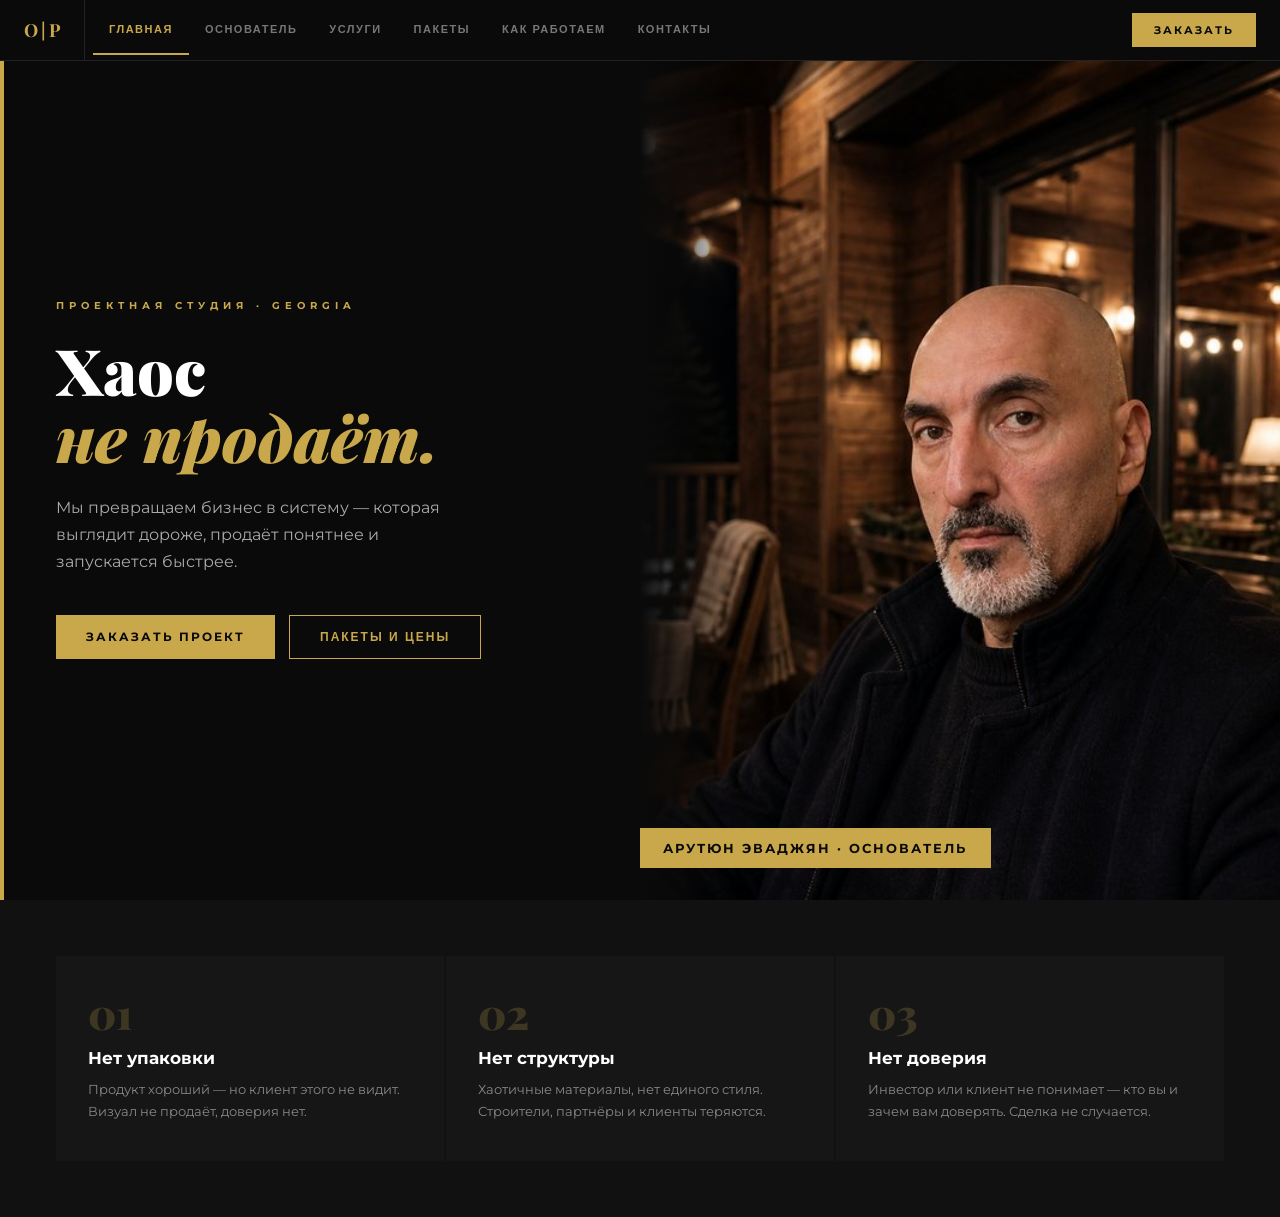
==== index.html @ 8cf68440 "Rename Index.html to index.html" ====
<!DOCTYPE html>
<html lang="ru">
<head>
<meta charset="UTF-8">
<meta name="viewport" content="width=device-width, initial-scale=1.0">
<title>Order & Profit — Упаковка бизнеса</title>
<link href="https://fonts.googleapis.com/css2?family=Playfair+Display:ital,wght@0,700;0,900;1,700&family=Montserrat:wght@400;500;600;700&display=swap" rel="stylesheet">
<style>
* { margin: 0; padding: 0; box-sizing: border-box; }
html { scroll-behavior: smooth; }
body { background: #0a0a0a; color: #fff; font-family: "Montserrat", sans-serif; }

/* ── TABS NAV ── */
.tabs-nav {
  position: fixed; top: 0; left: 0; right: 0; z-index: 200;
  background: #0a0a0a;
  border-bottom: 1px solid #222;
  display: flex; align-items: center;
  padding: 0 24px;
  overflow-x: auto;
  -webkit-overflow-scrolling: touch;
  scrollbar-width: none;
}
.tabs-nav::-webkit-scrollbar { display: none; }
.tab-logo {
  font-family: "Playfair Display", serif;
  font-size: 18px; font-weight: 700;
  color: #C9A84C; letter-spacing: 3px;
  padding: 18px 20px 18px 0;
  flex-shrink: 0;
  border-right: 1px solid #222;
  margin-right: 8px;
}
.tab-btn {
  flex-shrink: 0;
  padding: 18px 16px;
  font-size: 11px; font-weight: 600;
  letter-spacing: 1.5px; text-transform: uppercase;
  color: #777; background: none; border: none;
  cursor: pointer;
  border-bottom: 2px solid transparent;
  transition: all .25s;
  white-space: nowrap;
}
.tab-btn:hover { color: #C9A84C; }
.tab-btn.active { color: #C9A84C; border-bottom-color: #C9A84C; }
.tab-order {
  margin-left: auto; flex-shrink: 0;
  background: #C9A84C; color: #0a0a0a;
  padding: 10px 22px; font-size: 11px; font-weight: 700;
  letter-spacing: 2px; text-transform: uppercase;
  text-decoration: none; border: none; cursor: pointer;
  transition: background .25s;
}
.tab-order:hover { background: #E8C96B; }

/* ── PAGES ── */
.page { display: none; min-height: 100vh; padding-top: 58px; }
.page.active { display: block; }

/* ══════════════════════════════
   PAGE 1 — ГЛАВНАЯ
══════════════════════════════ */
#page-home {
  display: none;
  background: #0a0a0a;
}
#page-home.active { display: flex; flex-direction: column; }

.hero {
  display: grid; grid-template-columns: 1fr 1fr;
  min-height: calc(100vh - 58px);
  position: relative;
}
.hero-left-bar {
  position: absolute; left: 0; top: 0; bottom: 0; width: 4px;
  background: #C9A84C;
}
.hero-text {
  display: flex; flex-direction: column; justify-content: center;
  padding: 60px 48px 60px 56px;
}
.hero-pretag {
  font-size: 10px; font-weight: 700; letter-spacing: 5px;
  text-transform: uppercase; color: #C9A84C; margin-bottom: 24px;
}
.hero-title {
  font-family: "Playfair Display", serif;
  font-size: clamp(44px, 5vw, 72px);
  font-weight: 900; line-height: 1.05;
  color: #fff; margin-bottom: 24px;
}
.hero-title em { color: #C9A84C; font-style: italic; }
.hero-sub {
  font-size: 16px; font-weight: 400; line-height: 1.7;
  color: #aaa; margin-bottom: 40px; max-width: 400px;
}
.hero-btns { display: flex; gap: 14px; flex-wrap: wrap; }
.btn-gold {
  background: #C9A84C; color: #0a0a0a;
  padding: 14px 30px; font-size: 12px; font-weight: 700;
  letter-spacing: 2px; text-transform: uppercase;
  text-decoration: none; border: none; cursor: pointer;
  transition: all .25s; display: inline-block;
}
.btn-gold:hover { background: #E8C96B; transform: translateY(-2px); }
.btn-outline {
  border: 1px solid #C9A84C; color: #C9A84C;
  padding: 14px 30px; font-size: 12px; font-weight: 700;
  letter-spacing: 2px; text-transform: uppercase;
  text-decoration: none; background: none; cursor: pointer;
  transition: all .25s; display: inline-block;
}
.btn-outline:hover { background: rgba(201,168,76,.1); }

.hero-photo {
  position: relative; overflow: hidden;
}
.hero-photo img {
  width: 100%; height: 100%;
  object-fit: cover;
  object-position: center top;
  display: block;
}
.hero-photo::before {
  content: "";
  position: absolute; left: 0; top: 0; bottom: 0; width: 100px;
  background: linear-gradient(to right, #0a0a0a, transparent);
  z-index: 1;
}
.hero-name-badge {
  position: absolute; bottom: 32px; left: -1px; z-index: 2;
  background: #C9A84C; color: #0a0a0a;
  padding: 12px 24px; font-size: 13px; font-weight: 700;
  letter-spacing: 2px; text-transform: uppercase;
}

/* Why strip */
.why-strip {
  background: #111; padding: 56px;
  display: grid; grid-template-columns: repeat(3,1fr); gap: 2px;
}
.why-card {
  background: #161616; padding: 36px 32px;
  border-bottom: 3px solid transparent;
  transition: border-color .3s, transform .3s;
}
.why-card:hover { border-color: #C9A84C; transform: translateY(-4px); }
.why-n { font-family: "Playfair Display", serif; font-size: 42px; font-weight: 900; color: #C9A84C; opacity: .22; line-height: 1; margin-bottom: 14px; }
.why-t { font-size: 17px; font-weight: 700; margin-bottom: 10px; color: #fff; }
.why-d { font-size: 13px; color: #888; line-height: 1.7; }

/* ══════════════════════════════
   PAGE 2 — ОБ ОСНОВАТЕЛЕ
══════════════════════════════ */
#page-about { display: none; background: #0a0a0a; }
#page-about.active { display: block; }

.about-wrap {
  display: grid; grid-template-columns: 1fr 1fr;
  min-height: calc(100vh - 58px);
}
.about-photo {
  position: relative; overflow: hidden;
}
.about-photo img {
  width: 100%; height: 100%;
  object-fit: cover;
  object-position: center top;
  display: block;
}
.about-photo::after {
  content: "";
  position: absolute; right: 0; top: 0; bottom: 0; width: 120px;
  background: linear-gradient(to left, #0a0a0a, transparent);
}
.about-text {
  display: flex; flex-direction: column; justify-content: center;
  padding: 72px 64px 72px 48px;
}
.about-tag { font-size: 10px; font-weight: 700; letter-spacing: 5px; text-transform: uppercase; color: #C9A84C; margin-bottom: 20px; }
.about-name { font-family: "Playfair Display", serif; font-size: 38px; font-weight: 900; color: #fff; margin-bottom: 8px; }
.about-role { font-size: 12px; font-weight: 700; letter-spacing: 4px; text-transform: uppercase; color: #C9A84C; margin-bottom: 24px; }
.about-line { width: 56px; height: 3px; background: #C9A84C; margin-bottom: 28px; }
.about-body { font-size: 15px; color: #aaa; line-height: 1.85; }
.about-body p { margin-bottom: 16px; }

/* ══════════════════════════════
   PAGE 3 — УСЛУГИ
══════════════════════════════ */
#page-services { display: none; background: #0a0a0a; }
#page-services.active { display: block; }

.srv-header { padding: 56px 56px 32px; }
.srv-tag { font-size: 10px; font-weight: 700; letter-spacing: 5px; text-transform: uppercase; color: #C9A84C; margin-bottom: 16px; }
.srv-title { font-family: "Playfair Display", serif; font-size: clamp(28px, 3.5vw, 48px); font-weight: 900; color: #fff; }
.srv-grid { display: grid; grid-template-columns: 1fr 1fr; gap: 2px; padding: 0 56px 56px; }
.srv-row {
  background: #161616; padding: 22px 26px;
  display: flex; align-items: center; justify-content: space-between;
  gap: 16px; transition: background .2s;
}
.srv-row:hover { background: #1e1e1e; }
.srv-name { font-size: 15px; font-weight: 600; color: #fff; margin-bottom: 4px; }
.srv-detail { font-size: 12px; color: #777; }
.srv-price { font-family: "Playfair Display", serif; font-size: 20px; font-weight: 700; color: #C9A84C; white-space: nowrap; }

/* ══════════════════════════════
   PAGE 4 — ПАКЕТЫ
══════════════════════════════ */
#page-packages { display: none; background: #0a0a0a; }
#page-packages.active { display: block; }

.pkg-header { padding: 56px 56px 32px; }
.pkg-grid { display: grid; grid-template-columns: repeat(3,1fr); gap: 2px; padding: 0 56px 56px; }
.pkg-card {
  background: #161616; padding: 40px 32px;
  display: flex; flex-direction: column;
  position: relative; transition: transform .3s;
}
.pkg-card:hover { transform: translateY(-6px); }
.pkg-card.hot { background: #1a1a1a; outline: 2px solid #C9A84C; }
.pkg-badge {
  position: absolute; top: -1px; left: 50%; transform: translateX(-50%);
  background: #C9A84C; color: #0a0a0a;
  font-size: 9px; font-weight: 700; letter-spacing: 3px;
  padding: 5px 14px; text-transform: uppercase; white-space: nowrap;
}
.pkg-num { font-size: 10px; font-weight: 700; letter-spacing: 5px; text-transform: uppercase; color: #C9A84C; margin-bottom: 10px; }
.pkg-name { font-family: "Playfair Display", serif; font-size: 28px; font-weight: 700; color: #fff; margin-bottom: 8px; }
.pkg-desc { font-size: 12px; color: #777; line-height: 1.6; margin-bottom: 24px; padding-bottom: 24px; border-bottom: 1px solid #2a2a2a; }
.pkg-list { list-style: none; flex: 1; margin-bottom: 28px; }
.pkg-list li { font-size: 13px; color: #ccc; padding: 5px 0; display: flex; align-items: flex-start; gap: 8px; line-height: 1.5; }
.pkg-list li::before { content: "—"; color: #C9A84C; flex-shrink: 0; }
.pkg-price-label { font-size: 10px; letter-spacing: 3px; text-transform: uppercase; color: #777; margin-bottom: 6px; }
.pkg-price-val { font-family: "Playfair Display", serif; font-size: 28px; font-weight: 700; color: #C9A84C; margin-bottom: 6px; }
.pkg-period { font-size: 12px; color: #666; margin-bottom: 24px; }
.pkg-btn {
  display: block; text-align: center; padding: 13px;
  font-size: 11px; font-weight: 700; letter-spacing: 2px; text-transform: uppercase;
  text-decoration: none; transition: all .25s; cursor: pointer; border: none;
}
.pkg-btn-fill { background: #C9A84C; color: #0a0a0a; }
.pkg-btn-fill:hover { background: #E8C96B; }
.pkg-btn-border { border: 1px solid #C9A84C; color: #C9A84C; background: none; }
.pkg-btn-border:hover { background: rgba(201,168,76,.1); }

/* ══════════════════════════════
   PAGE 5 — КАК РАБОТАЕМ
══════════════════════════════ */
#page-process { display: none; background: #0a0a0a; }
#page-process.active { display: block; }

.proc-header { padding: 56px 56px 32px; }
.proc-grid { display: grid; grid-template-columns: repeat(4,1fr); gap: 2px; padding: 0 56px; }
.proc-step { background: #161616; padding: 36px 26px; transition: transform .3s; }
.proc-step:hover { transform: translateY(-4px); }
.proc-n { font-family: "Playfair Display", serif; font-size: 52px; font-weight: 900; color: #C9A84C; opacity: .2; line-height: 1; margin-bottom: 18px; }
.proc-t { font-size: 18px; font-weight: 700; color: #fff; margin-bottom: 10px; }
.proc-d { font-size: 13px; color: #888; line-height: 1.7; }

/* ══════════════════════════════
   PAGE 6 — КОНТАКТЫ
══════════════════════════════ */
#page-contacts { display: none; background: #0a0a0a; }
#page-contacts.active { display: block; }

.cta-block {
  background: #C9A84C; padding: 72px 56px; text-align: center;
}
.cta-title { font-family: "Playfair Display", serif; font-size: clamp(32px, 4vw, 52px); font-weight: 900; color: #0a0a0a; margin-bottom: 12px; }
.cta-sub { font-size: 15px; color: rgba(0,0,0,.55); margin-bottom: 36px; }
.btn-dark {
  background: #0a0a0a; color: #C9A84C;
  padding: 16px 40px; font-size: 13px; font-weight: 700;
  letter-spacing: 3px; text-transform: uppercase;
  text-decoration: none; display: inline-block;
  transition: all .25s;
}
.btn-dark:hover { background: #1a1a1a; transform: translateY(-2px); }

.contacts-grid {
  display: grid; grid-template-columns: repeat(4,1fr);
  gap: 2px; padding: 48px 56px 72px;
}
.contact-card { background: #161616; padding: 32px 28px; }
.c-label { font-size: 10px; font-weight: 700; letter-spacing: 3px; text-transform: uppercase; color: #C9A84C; margin-bottom: 10px; }
.c-val { font-size: 16px; font-weight: 600; color: #fff; line-height: 1.5; }

/* ══════════════════════════════
   RESPONSIVE MOBILE
══════════════════════════════ */
@media(max-width: 768px) {
  .tab-btn { padding: 18px 12px; font-size: 10px; }
  .hero { grid-template-columns: 1fr; }
  .hero-text { padding: 48px 24px; }
  .hero-photo { height: 420px; }
  .hero-photo img { object-position: center 15%; }
  .hero-photo::before { width: 100%; height: 100px; top: auto; bottom: 0; left: 0; background: linear-gradient(to top, #0a0a0a, transparent); }
  .why-strip { grid-template-columns: 1fr; padding: 32px 24px; }
  .about-wrap { grid-template-columns: 1fr; }
  .about-photo { height: 420px; }
  .about-photo img { object-position: center 15%; }
  .about-photo::after { width: 100%; height: 100px; top: auto; bottom: 0; left: 0; background: linear-gradient(to top, #0a0a0a, transparent); }
  .about-text { padding: 40px 24px; }
  .srv-header, .pkg-header, .proc-header { padding: 40px 24px 24px; }
  .srv-grid { grid-template-columns: 1fr; padding: 0 24px 40px; }
  .pkg-grid { grid-template-columns: 1fr; padding: 0 24px 40px; }
  .proc-grid { grid-template-columns: 1fr 1fr; padding: 0 24px; }
  .contacts-grid { grid-template-columns: 1fr 1fr; padding: 32px 24px 48px; }
  .cta-block { padding: 48px 24px; }
}

/* ══════════════════════════════
   MODAL SYSTEM
══════════════════════════════ */
.modal-overlay {
  display: none; position: fixed; inset: 0; z-index: 1000;
  background: rgba(0,0,0,.88); backdrop-filter: blur(4px);
  align-items: center; justify-content: center; padding: 20px;
}
.modal-overlay.open { display: flex; }
.modal {
  background: #111; border: 1px solid #2a2a2a; border-radius: 16px;
  width: 100%; max-width: 560px; max-height: 90vh;
  overflow-y: auto; position: relative;
}
.modal::-webkit-scrollbar { width: 4px; }
.modal::-webkit-scrollbar-track { background: #1a1a1a; }
.modal::-webkit-scrollbar-thumb { background: #C9A84C; border-radius: 2px; }
.modal-head {
  padding: 24px 24px 20px; border-bottom: 1px solid #1e1e1e;
  display: flex; align-items: flex-start; justify-content: space-between;
  position: sticky; top: 0; background: #111; z-index: 10;
}
.modal-title { font-family: "Playfair Display", serif; font-size: 20px; font-weight: 700; color: #fff; }
.modal-subtitle { font-size: 11px; color: #555; margin-top: 4px; letter-spacing: 1px; text-transform: uppercase; }
.modal-close {
  width: 36px; height: 36px; border-radius: 50%;
  border: 1px solid #2a2a2a; background: transparent;
  color: #666; font-size: 20px; cursor: pointer;
  display: flex; align-items: center; justify-content: center;
  flex-shrink: 0; transition: all .2s; line-height: 1;
}
.modal-close:hover { border-color: #C9A84C; color: #C9A84C; }
.modal-body { padding: 20px 24px 0; }
.form-section { margin-bottom: 22px; }
.form-section-title {
  font-size: 10px; font-weight: 700; letter-spacing: 3px;
  text-transform: uppercase; color: #C9A84C;
  margin-bottom: 14px; padding-bottom: 8px; border-bottom: 1px solid #1e1e1e;
}
.form-field { margin-bottom: 13px; }
.form-label { display: block; font-size: 12px; color: #aaa; margin-bottom: 6px; font-weight: 500; }
.form-label span { color: #C9A84C; margin-left: 2px; }
.form-input, .form-select, .form-textarea {
  width: 100%; background: #161616; border: 1.5px solid #2a2a2a;
  border-radius: 8px; color: #fff; padding: 10px 14px; font-size: 13px;
  font-family: "Montserrat", sans-serif; outline: none;
  transition: border-color .2s; box-sizing: border-box;
}
.form-input:focus, .form-select:focus, .form-textarea:focus { border-color: #C9A84C; }
.form-input.error, .form-select.error, .form-textarea.error { border-color: #e05a5a; }
.form-input::placeholder, .form-textarea::placeholder { color: #444; }
.form-select { appearance: none; cursor: pointer; }
.form-textarea { resize: vertical; min-height: 80px; }
.constructor-section {
  background: #161616; border-radius: 10px;
  border: 1px solid #2a2a2a; margin-bottom: 14px; overflow: hidden;
}
.constructor-title {
  padding: 11px 16px; border-bottom: 1px solid #222;
  font-size: 10px; font-weight: 700; letter-spacing: 2px;
  text-transform: uppercase; color: #C9A84C;
}
.constructor-items { padding: 6px; }
.constructor-item {
  display: flex; align-items: center; padding: 9px 10px;
  border-radius: 6px; cursor: pointer; transition: background .15s; gap: 10px;
}
.constructor-item:hover { background: #1e1e1e; }
.constructor-item.selected { background: rgba(201,168,76,.08); }
.ci-check {
  width: 18px; height: 18px; border-radius: 4px;
  border: 1.5px solid #333; background: transparent;
  display: flex; align-items: center; justify-content: center;
  flex-shrink: 0; transition: all .2s;
}
.constructor-item.selected .ci-check { background: #C9A84C; border-color: #C9A84C; }
.ci-check-mark { color: #fff; font-size: 10px; font-weight: 700; display: none; }
.constructor-item.selected .ci-check-mark { display: block; }
.ci-name { font-size: 13px; color: #ccc; flex: 1; }
.constructor-item.selected .ci-name { color: #fff; }
.ci-price { font-size: 13px; font-weight: 700; color: #C9A84C; white-space: nowrap; }
.multiplier-section { margin-bottom: 14px; }
.multiplier-title { font-size: 10px; color: #555; margin-bottom: 8px; letter-spacing: 2px; text-transform: uppercase; }
.multiplier-options { display: flex; gap: 6px; flex-wrap: wrap; }
.mult-btn {
  padding: 7px 13px; border-radius: 6px; border: 1.5px solid #2a2a2a;
  background: transparent; color: #666; font-size: 11px; cursor: pointer;
  font-family: "Montserrat", sans-serif; transition: all .2s;
}
.mult-btn.active { border-color: #C9A84C; color: #C9A84C; background: rgba(201,168,76,.08); }
.constructor-total {
  background: #0a0a0a; border-radius: 10px; border: 1px solid #2a2a2a;
  padding: 14px 18px; margin-bottom: 14px;
}
.total-row { display: flex; justify-content: space-between; align-items: center; }
.total-label { font-size: 11px; color: #555; text-transform: uppercase; letter-spacing: 2px; }
.total-amount { font-family: "Playfair Display", serif; font-size: 26px; font-weight: 700; color: #C9A84C; }
.total-note { font-size: 11px; color: #333; margin-top: 4px; }
.discount-row { display: flex; justify-content: space-between; margin-top: 6px; }
.discount-label, .discount-amount { font-size: 11px; color: #4CAF50; }
.discount-amount { font-weight: 700; }
.modal-footer { padding: 14px 24px 24px; }
.btn-whatsapp {
  width: 100%; padding: 15px; background: #25D366; border: none;
  border-radius: 10px; color: #fff; font-size: 14px; font-weight: 700;
  cursor: pointer; font-family: "Montserrat", sans-serif;
  display: flex; align-items: center; justify-content: center; gap: 8px;
  transition: background .2s;
}
.btn-whatsapp:hover { background: #20bb5a; }
.modal-success { padding: 48px 24px; text-align: center; }
.success-icon {
  width: 64px; height: 64px; border-radius: 50%; background: #25D366;
  margin: 0 auto 20px; display: flex; align-items: center;
  justify-content: center; font-size: 28px;
}
.success-title { font-size: 20px; font-weight: 700; color: #fff; margin-bottom: 8px; }
.success-sub { font-size: 14px; color: #666; margin-bottom: 28px; }
.btn-reset {
  padding: 11px 28px; background: transparent; border: 1px solid #2a2a2a;
  border-radius: 8px; color: #666; font-size: 13px; cursor: pointer;
  font-family: "Montserrat", sans-serif;
}
/* Srv-row hover + button */
.srv-row { cursor: pointer; transition: background .2s; }
.srv-row:hover { background: #1e1e1e !important; }
.srv-row:hover .srv-btn { border-color: #C9A84C; color: #C9A84C; }
.srv-btn {
  width: 32px; height: 32px; border-radius: 50%;
  border: 1.5px solid #333; background: transparent;
  color: #555; font-size: 20px; cursor: pointer;
  display: flex; align-items: center; justify-content: center;
  transition: all .2s; flex-shrink: 0; line-height: 1;
  margin-left: 10px;
}
@media(max-width:768px){
  .modal { max-width: 100%; border-radius: 16px 16px 0 0; max-height: 95vh; }
  .modal-overlay { align-items: flex-end; padding: 0; }
}
</style>
</head>
<body>

<!-- TABS NAV -->
<nav class="tabs-nav">
  <div class="tab-logo">O|P</div>
  <button class="tab-btn active" onclick="showPage('home',this)">Главная</button>
  <button class="tab-btn" onclick="showPage('about',this)">Основатель</button>
  <button class="tab-btn" onclick="showPage('services',this)">Услуги</button>
  <button class="tab-btn" onclick="showPage('packages',this)">Пакеты</button>
  <button class="tab-btn" onclick="showPage('process',this)">Как работаем</button>
  <button class="tab-btn" onclick="showPage('contacts',this)">Контакты</button>
  <a class="tab-order" href="https://instagram.com/orderprofit.he" target="_blank">Заказать</a>
</nav>

<!-- ════ PAGE: ГЛАВНАЯ ════ -->
<div id="page-home" class="page active">
  <div class="hero">
    <div class="hero-left-bar"></div>
    <div class="hero-text">
      <div class="hero-pretag">Проектная студия · Georgia</div>
      <h1 class="hero-title">Хаос<br><em>не продаёт.</em></h1>
      <p class="hero-sub">Мы превращаем бизнес в систему — которая выглядит дороже, продаёт понятнее и запускается быстрее.</p>
      <div class="hero-btns">
        <a class="btn-gold" href="https://instagram.com/orderprofit.he" target="_blank">Заказать проект</a>
        <button class="btn-outline" onclick="showPageByName('packages')">Пакеты и цены</button>
      </div>
    </div>
    <div class="hero-photo">
      <img src="[data-uri]" alt="Арутюн Эваджян">
      <div class="hero-name-badge">Арутюн Эваджян · Основатель</div>
    </div>
  </div>
  <div class="why-strip">
    <div class="why-card">
      <div class="why-n">01</div>
      <div class="why-t">Нет упаковки</div>
      <div class="why-d">Продукт хороший — но клиент этого не видит. Визуал не продаёт, доверия нет.</div>
    </div>
    <div class="why-card">
      <div class="why-n">02</div>
      <div class="why-t">Нет структуры</div>
      <div class="why-d">Хаотичные материалы, нет единого стиля. Строители, партнёры и клиенты теряются.</div>
    </div>
    <div class="why-card">
      <div class="why-n">03</div>
      <div class="why-t">Нет доверия</div>
      <div class="why-d">Инвестор или клиент не понимает — кто вы и зачем вам доверять. Сделка не случается.</div>
    </div>
  </div>
</div>

<!-- ════ PAGE: ОСНОВАТЕЛЬ ════ -->
<div id="page-about" class="page">
  <div class="about-wrap">
    <div class="about-photo">
      <img src="[data-uri]" alt="Арутюн Эваджян">
    </div>
    <div class="about-text">
      <div class="about-tag">Об основателе</div>
      <div class="about-name">Арутюн Эваджян</div>
      <div class="about-role">Основатель · Order &amp; Profit</div>
      <div class="about-line"></div>
      <div class="about-body">
        <p>Управлял бизнесами в разных индустриях: алкоголь, табак, сеть фастфуда, ресторанный бизнес, строительство, образование, гостиничный и туристический бизнес.</p>
        <p>Я знаю, как устроен бизнес изнутри — не по книгам, а на практике. Order & Profit создан для тех, кто хочет не просто красивую картинку, а систему, которая реально работает и приносит деньги.</p>
      </div>
      <a class="btn-gold" style="margin-top:32px;display:inline-block;" href="https://instagram.com/orderprofit.he" target="_blank">Написать в Instagram</a>
    </div>
  </div>
</div>

<!-- ════ PAGE: УСЛУГИ ════ -->
<div id="page-services" class="page">
  <div class="srv-header">
    <div class="srv-tag">Отдельные услуги</div>
    <h2 class="srv-title">Прайс на услуги</h2>
  </div>
  <div class="srv-grid">
    <div class="srv-row" onclick="openModal('viz_inter')"><div><div class="srv-name">AI-визуализация интерьера</div><div class="srv-detail">Фотореалистичный рендер помещения</div></div><div style="display:flex;align-items:center"><div class="srv-price">400–700 ₾</div><button class="srv-btn">+</button></div></div>
    <div class="srv-row" onclick="openModal('viz_fasad')"><div><div class="srv-name">AI-визуализация фасада</div><div class="srv-detail">Внешний вид здания / объекта</div></div><div style="display:flex;align-items:center"><div class="srv-price">500–900 ₾</div><button class="srv-btn">+</button></div></div>
    <div class="srv-row" onclick="openModal('viz_comm')"><div><div class="srv-name">Визуализация коммерческого объекта</div><div class="srv-detail">Магазин, офис, гостиница</div></div><div style="display:flex;align-items:center"><div class="srv-price">от 700 ₾</div><button class="srv-btn">+</button></div></div>
    <div class="srv-row" onclick="openModal('plan')"><div><div class="srv-name">Планировки помещения</div><div class="srv-detail">Мебель, зонирование, расстановка</div></div><div style="display:flex;align-items:center"><div class="srv-price">500–1 000 ₾</div><button class="srv-btn">+</button></div></div>
    <div class="srv-row" onclick="openModal('techpdf')"><div><div class="srv-name">Технические PDF</div><div class="srv-detail">Электрика, свет, сантехника, ТЗ строителям</div></div><div style="display:flex;align-items:center"><div class="srv-price">от 500 ₾</div><button class="srv-btn">+</button></div></div>
    <div class="srv-row" onclick="openModal('menu')"><div><div class="srv-name">Меню ресторана</div><div class="srv-detail">Структура + дизайн</div></div><div style="display:flex;align-items:center"><div class="srv-price">400–800 ₾</div><button class="srv-btn">+</button></div></div>
    <div class="srv-row" onclick="openModal('catalog')"><div><div class="srv-name">Каталог товаров</div><div class="srv-detail">Продуктовый или сервисный</div></div><div style="display:flex;align-items:center"><div class="srv-price">от 400 ₾</div><button class="srv-btn">+</button></div></div>
    <div class="srv-row" onclick="openModal('airbnb')"><div><div class="srv-name">Airbnb / Booking упаковка</div><div class="srv-detail">SEO-описание, тексты, оформление</div></div><div style="display:flex;align-items:center"><div class="srv-price">200 ₾</div><button class="srv-btn">+</button></div></div>
    <div class="srv-row" onclick="openModal('landing')"><div><div class="srv-name">Лендинг (одностраничник)</div><div class="srv-detail">Продающий сайт под бизнес</div></div><div style="display:flex;align-items:center"><div class="srv-price">от 800 ₾</div><button class="srv-btn">+</button></div></div>
    <div class="srv-row" onclick="openModal('invest')"><div><div class="srv-name">Презентация для инвесторов</div><div class="srv-detail">Питч-дек, структура, дизайн</div></div><div style="display:flex;align-items:center"><div class="srv-price">от 700 ₾</div><button class="srv-btn">+</button></div></div>
    <div class="srv-row" onclick="openModal('grant')"><div><div class="srv-name">Грантовый PDF</div><div class="srv-detail">Подготовка к грантовой подаче</div></div><div style="display:flex;align-items:center"><div class="srv-price">от 1 500 ₾</div><button class="srv-btn">+</button></div></div>
    <div class="srv-row" onclick="openModal('led')"><div><div class="srv-name">AI-реклама для LED / баннеров</div><div class="srv-detail">Визуал под наружную рекламу</div></div><div style="display:flex;align-items:center"><div class="srv-price">от 150 ₾</div><button class="srv-btn">+</button></div></div>
    <div class="srv-row" onclick="openModal('video')"><div><div class="srv-name">Видео до / после</div><div class="srv-detail">Монтаж, обработка</div></div><div style="display:flex;align-items:center"><div class="srv-price">от 250 ₾</div><button class="srv-btn">+</button></div></div>
    <div class="srv-row" onclick="openModal('wa')"><div><div class="srv-name">WhatsApp Business настройка</div><div class="srv-detail">Профиль, автоответы, каталог</div></div><div style="display:flex;align-items:center"><div class="srv-price">150–400 ₾</div><button class="srv-btn">+</button></div></div>
    <div class="srv-row" onclick="openModal('gmaps')"><div><div class="srv-name">Google Maps упаковка</div><div class="srv-detail">Описание, фото, SEO, категории</div></div><div style="display:flex;align-items:center"><div class="srv-price">200–500 ₾</div><button class="srv-btn">+</button></div></div>
    <div class="srv-row" onclick="openModal('qr')"><div><div class="srv-name">QR-система</div><div class="srv-detail">Меню, визитки, навигация</div></div><div style="display:flex;align-items:center"><div class="srv-price">от 100 ₾</div><button class="srv-btn">+</button></div></div>
    <div class="srv-row" onclick="openModal('kp')"><div><div class="srv-name">Коммерческое предложение</div><div class="srv-detail">Структура, текст, дизайн под клиента</div></div><div style="display:flex;align-items:center"><div class="srv-price">300–600 ₾</div><button class="srv-btn">+</button></div></div>
    <div class="srv-row" onclick="openModal('bizplan')"><div><div class="srv-name">Бизнес-план / финмодель</div><div class="srv-detail">Под банк, инвестора или грант</div></div><div style="display:flex;align-items:center"><div class="srv-price">от 1 000 ₾</div><button class="srv-btn">+</button></div></div>
    <div class="srv-row" onclick="openModal('insta')"><div><div class="srv-name">Оформление Instagram</div><div class="srv-detail">Шапка, хайлайты, единый стиль</div></div><div style="display:flex;align-items:center"><div class="srv-price">300–500 ₾</div><button class="srv-btn">+</button></div></div>
    <div class="srv-row" onclick="openModal('content')"><div><div class="srv-name">Контент-план для соцсетей</div><div class="srv-detail">30 тем / идей на месяц</div></div><div style="display:flex;align-items:center"><div class="srv-price">200–400 ₾</div><button class="srv-btn">+</button></div></div>
    <div class="srv-row" onclick="openModal('posts')"><div><div class="srv-name">Тексты постов (пакет)</div><div class="srv-detail">10 готовых постов под бизнес</div></div><div style="display:flex;align-items:center"><div class="srv-price">250–450 ₾</div><button class="srv-btn">+</button></div></div>
    <div class="srv-row" onclick="openModal('scripts')"><div><div class="srv-name">Скрипты продаж</div><div class="srv-detail">Для менеджеров, WhatsApp, звонков</div></div><div style="display:flex;align-items:center"><div class="srv-price">300–600 ₾</div><button class="srv-btn">+</button></div></div>
    <div class="srv-row" onclick="openModal('email')"><div><div class="srv-name">Email-рассылка</div><div class="srv-detail">Шаблон + текст + настройка</div></div><div style="display:flex;align-items:center"><div class="srv-price">200–400 ₾</div><button class="srv-btn">+</button></div></div>
    <div class="srv-row" onclick="openModal('chatgpt')"><div><div class="srv-name">Настройка ChatGPT под бизнес</div><div class="srv-detail">Промпты, инструкции, автоматизация</div></div><div style="display:flex;align-items:center"><div class="srv-price">300–700 ₾</div><button class="srv-btn">+</button></div></div>
    <div class="srv-row" onclick="openModal('automation')"><div><div class="srv-name">Автоматизация (Make / n8n)</div><div class="srv-detail">Связка сервисов, авто-ответы, CRM</div></div><div style="display:flex;align-items:center"><div class="srv-price">от 500 ₾</div><button class="srv-btn">+</button></div></div>
    <div class="srv-row" onclick="openModal('pricelist')"><div><div class="srv-name">Прайс-листы и флаеры</div><div class="srv-detail">Дизайн под печать или digital</div></div><div style="display:flex;align-items:center"><div class="srv-price">150–350 ₾</div><button class="srv-btn">+</button></div></div>
    <div class="srv-row" onclick="openModal('sign')"><div><div class="srv-name">Дизайн вывески / витрины</div><div class="srv-detail">Макет под печать или монтаж</div></div><div style="display:flex;align-items:center"><div class="srv-price">200–500 ₾</div><button class="srv-btn">+</button></div></div>
    <div class="srv-row" onclick="openModal('crm')"><div><div class="srv-name">Простая CRM-система</div><div class="srv-detail">Таблица / Notion / Airtable под бизнес</div></div><div style="display:flex;align-items:center"><div class="srv-price">300–600 ₾</div><button class="srv-btn">+</button></div></div>
    <div class="srv-row" onclick="openModal('guide')"><div><div class="srv-name">Упаковка гида / водителя</div><div class="srv-detail">Профиль, описание, прайс, соцсети</div></div><div style="display:flex;align-items:center"><div class="srv-price">250–500 ₾</div><button class="srv-btn">+</button></div></div>
    <div class="srv-row" onclick="openModal('route')"><div><div class="srv-name">Туристический маршрут</div><div class="srv-detail">Оформление, описание, PDF / карта</div></div><div style="display:flex;align-items:center"><div class="srv-price">300–600 ₾</div><button class="srv-btn">+</button></div></div>
    <div class="srv-row" onclick="openModal('multilang')"><div><div class="srv-name">Мультиязычные описания</div><div class="srv-detail">RU / EN / GE для объектов и услуг</div></div><div style="display:flex;align-items:center"><div class="srv-price">от 150 ₾</div><button class="srv-btn">+</button></div></div>
    <div class="srv-row" onclick="openModal('enterprise')"><div><div class="srv-name">Грант Enterprise Georgia</div><div class="srv-detail">Подготовка заявки и документов</div></div><div style="display:flex;align-items:center"><div class="srv-price">от 800 ₾</div><button class="srv-btn">+</button></div></div>
    <div class="srv-row" onclick="openModal('bizplan')"><div><div class="srv-name">Бизнес-план под кредит</div><div class="srv-detail">TBC / Bank of Georgia / другие банки</div></div><div style="display:flex;align-items:center"><div class="srv-price">от 700 ₾</div><button class="srv-btn">+</button></div></div>
    <div class="srv-row" onclick="openModal('audit')"><div><div class="srv-name">Аудит бизнеса</div><div class="srv-detail">Разбор слабых мест, рекомендации</div></div><div style="display:flex;align-items:center"><div class="srv-price">от 500 ₾</div><button class="srv-btn">+</button></div></div>
  </div>
</div>

<!-- ════ PAGE: ПАКЕТЫ ════ -->
<div id="page-packages" class="page">
  <div class="pkg-header">
    <div class="srv-tag">Пакеты услуг</div>
    <h2 class="srv-title">Выберите свой уровень</h2>
  </div>
  <div class="pkg-grid">
    <div class="pkg-card">
      <div class="pkg-num">Пакет 01</div>
      <div class="pkg-name">START</div>
      <div class="pkg-desc">Для малого бизнеса, который работает хаотично и хочет привести всё в порядок.</div>
      <ul class="pkg-list">
        <li>Аудит бизнеса</li>
        <li>Анализ конкурентов</li>
        <li>Базовое маркетинговое исследование</li>
        <li>Позиционирование</li>
        <li>Упаковка услуг и структура продаж</li>
        <li>Базовая визуальная упаковка</li>
        <li>Рекомендации: Instagram / Google Maps / WhatsApp</li>
        <li>Помесячный план действий</li>
      </ul>
      <div class="pkg-price-label">Стоимость</div>
      <div class="pkg-price-val">1 500 ₾</div>
      <div class="pkg-period">Срок: 5–7 дней</div>
      <a class="pkg-btn pkg-btn-border" href="https://instagram.com/orderprofit.he" target="_blank">Заказать START</a>
    </div>
    <div class="pkg-card hot">
      <div class="pkg-badge">Популярный</div>
      <div class="pkg-num">Пакет 02</div>
      <div class="pkg-name">BUSINESS</div>
      <div class="pkg-desc">Полная упаковка бизнеса под продажи, клиентов и рекламу. Всё под ключ.</div>
      <ul class="pkg-list">
        <li>Всё из пакета START</li>
        <li>AI-визуализация бизнеса</li>
        <li>Оформление Instagram + контент</li>
        <li>Продающие офферы</li>
        <li>WhatsApp Business настройка</li>
        <li>Google Maps упаковка + QR-система</li>
        <li>Меню / прайсы / PDF</li>
        <li>Мини-лендинг + SEO</li>
        <li>Airbnb / Booking упаковка</li>
        <li>Стратегия продвижения 2–3 месяца</li>
      </ul>
      <div class="pkg-price-label">Стоимость</div>
      <div class="pkg-price-val">3 500 – 5 000 ₾</div>
      <div class="pkg-period">Срок: 10–20 дней</div>
      <a class="pkg-btn pkg-btn-fill" href="https://instagram.com/orderprofit.he" target="_blank">Заказать BUSINESS</a>
    </div>
    <div class="pkg-card">
      <div class="pkg-num">Пакет 03</div>
      <div class="pkg-name">PREMIUM</div>
      <div class="pkg-desc">Для гостиниц, SPA, инвесторов и грантов. Сопровождение от концепции до запуска.</div>
      <ul class="pkg-list">
        <li>Всё из пакета BUSINESS</li>
        <li>Инвесторская презентация</li>
        <li>Финансовая модель</li>
        <li>Грантовый PDF</li>
        <li>AI-рендеры + планировки</li>
        <li>Технические PDF для строителей</li>
        <li>Маркетинговая стратегия</li>
        <li>Запуск рекламы</li>
        <li>Система продаж</li>
        <li>Подготовка к Produce in Georgia</li>
        <li>Подготовка к банковским переговорам</li>
      </ul>
      <div class="pkg-price-label">Стоимость</div>
      <div class="pkg-price-val">от 8 000 ₾</div>
      <div class="pkg-period">Срок: 2–6 недель · Возможен % от проекта</div>
      <a class="pkg-btn pkg-btn-border" href="https://instagram.com/orderprofit.he" target="_blank">Обсудить PREMIUM</a>
    </div>
  </div>
</div>

<!-- ════ PAGE: КАК РАБОТАЕМ ════ -->
<div id="page-process" class="page">
  <div class="proc-header">
    <div class="srv-tag">Как мы работаем</div>
    <h2 class="srv-title">Система без хаоса.</h2>
  </div>
  <div class="proc-grid">
    <div class="proc-step">
      <div class="proc-n">1</div>
      <div class="proc-t">Бриф</div>
      <div class="proc-d">Вы заполняете бриф и загружаете материалы. Никаких лишних звонков.</div>
    </div>
    <div class="proc-step">
      <div class="proc-n">2</div>
      <div class="proc-t">Оценка</div>
      <div class="proc-d">Анализируем задачу и в течение 24 часов отправляем коммерческое предложение.</div>
    </div>
    <div class="proc-step">
      <div class="proc-n">3</div>
      <div class="proc-t">Работа</div>
      <div class="proc-d">Производим результат по чёткому техзаданию и согласованным срокам.</div>
    </div>
    <div class="proc-step">
      <div class="proc-n">4</div>
      <div class="proc-t">Результат</div>
      <div class="proc-d">Вы получаете готовый продукт — PDF, PNG, видео или исходники.</div>
    </div>
  </div>
</div>

<!-- ════ PAGE: КОНТАКТЫ ════ -->
<div id="page-contacts" class="page">
  <div class="cta-block">
    <div class="cta-title">Готовы навести порядок?</div>
    <div class="cta-sub">Напишите нам — обсудим проект и подберём нужный формат</div>
    <a class="btn-dark" href="https://instagram.com/orderprofit.he" target="_blank">Написать в Instagram</a>
  </div>
  <div class="contacts-grid">
    <div class="contact-card"><div class="c-label">Телефон / WhatsApp</div><div class="c-val">+995 579 145 634</div></div>
    <div class="contact-card"><div class="c-label">Email</div><div class="c-val">orderprofit.he@gmail.com</div></div>
    <div class="contact-card"><div class="c-label">Instagram</div><div class="c-val">@orderprofit.he</div></div>
    <div class="contact-card"><div class="c-label">Локация</div><div class="c-val">Akhalkalaki, Georgia</div></div>
  </div>
</div>

<!-- ════ MODAL ════ -->
<div class="modal-overlay" id="modalOverlay" onclick="closeModalOutside(event)">
  <div class="modal" id="modal">
    <div class="modal-head">
      <div>
        <div class="modal-title" id="modalTitle"></div>
        <div class="modal-subtitle">Заполните анкету — отправим в WhatsApp</div>
      </div>
      <button class="modal-close" onclick="closeModal()">×</button>
    </div>
    <div id="modalContent"></div>
  </div>
</div>

<script>
// ── MODAL OPEN/CLOSE ──
function openModal(id) {
  document.getElementById('modalTitle').textContent = getServiceName(id);
  document.getElementById('modalContent').innerHTML = buildForm(id);
  document.getElementById('modalOverlay').classList.add('open');
  document.body.style.overflow = 'hidden';
}
function closeModal() {
  document.getElementById('modalOverlay').classList.remove('open');
  document.body.style.overflow = '';
}
function closeModalOutside(e) {
  if (e.target === document.getElementById('modalOverlay')) closeModal();
}
document.addEventListener('keydown', e => { if (e.key === 'Escape') closeModal(); });

function getServiceName(id) {
  const names = {
    audit:'Аудит бизнеса', kp:'Коммерческое предложение',
    viz_inter:'AI-визуализация интерьера', viz_fasad:'AI-визуализация фасада',
    viz_comm:'Визуализация коммерческого объекта', plan:'Планировки помещения',
    techpdf:'Технические PDF', menu:'Меню ресторана', catalog:'Каталог товаров',
    airbnb:'Airbnb / Booking упаковка', landing:'Лендинг', invest:'Презентация для инвесторов',
    grant:'Грантовый PDF / Бизнес-план', led:'AI-реклама для LED / баннеров',
    video:'Видео до / после', wa:'WhatsApp Business настройка',
    gmaps:'Google Maps упаковка', qr:'QR-система', bizplan:'Бизнес-план / финмодель',
    insta:'Оформление Instagram', content:'Контент-план для соцсетей',
    posts:'Тексты постов', scripts:'Скрипты продаж', email:'Email-рассылка',
    chatgpt:'Настройка ChatGPT под бизнес', automation:'Автоматизация Make / n8n',
    pricelist:'Прайс-листы и флаеры', sign:'Дизайн вывески / витрины',
    crm:'Простая CRM-система', guide:'Упаковка гида / водителя',
    route:'Туристический маршрут', multilang:'Мультиязычные описания',
    enterprise:'Грант Enterprise Georgia'
  };
  return names[id] || id;
}

// ── FORM ROUTER ──
function buildForm(id) {
  const map = {
    audit: buildAuditForm, kp: buildKPForm,
    viz_inter: buildVizForm, viz_fasad: buildVizForm, viz_comm: buildVizForm,
    plan: buildPlanConstructor, menu: buildMenuConstructor,
    insta: buildInstaConstructor, content: buildContentConstructor,
    scripts: buildScriptsConstructor, guide: buildGuideConstructor,
    route: buildRouteConstructor, multilang: buildMultilangConstructor,
    techpdf: buildTechPDFConstructor, led: buildLEDConstructor,
    video: buildVideoConstructor, email: buildEmailConstructor,
    chatgpt: buildChatGPTConstructor, automation: buildAutomationConstructor,
    crm: buildCRMConstructor,
  };
  return (map[id] || buildSimpleFormFull)(id);
}

// ── FIELD HELPERS ──
function fld(label, id, type, placeholder, required, options) {
  if(required===undefined) required=true;
  const req = required ? '<span>*</span>' : '';
  if(type==='select') return `<div class="form-field"><label class="form-label">${label}${req}</label>
    <select class="form-select" id="${id}"${required?' required':''}><option value="">— выберите —</option>
    ${(options||[]).map(o=>`<option value="${o}">${o}</option>`).join('')}</select></div>`;
  if(type==='textarea') return `<div class="form-field"><label class="form-label">${label}${req}</label>
    <textarea class="form-textarea" id="${id}" placeholder="${placeholder||''}"${required?' required':''}></textarea></div>`;
  return `<div class="form-field"><label class="form-label">${label}${req}</label>
    <input class="form-input" id="${id}" type="text" placeholder="${placeholder||''}"${required?' required':''}></div>`;
}
function sec(title, html) {
  return `<div class="form-section"><div class="form-section-title">${title}</div>${html}</div>`;
}
function ci(name, price, id) {
  return `<div class="constructor-item" id="ci_${id}" onclick="toggleCI('ci_${id}')">
    <div class="ci-check"><div class="ci-check-mark">✓</div></div>
    <div class="ci-name">${name}</div><div class="ci-price">${price} ₾</div></div>`;
}
function toggleCI(id) {
  document.getElementById(id).classList.toggle('selected');
  const body = document.getElementById(id).closest('[data-cid]');
  if(body) updateTotal(body.dataset.cid);
}
function updateTotal(cid) {
  const body = document.querySelector(`[data-cid="${cid}"]`);
  if(!body) return;
  let base = 0;
  body.querySelectorAll('.constructor-item.selected .ci-price').forEach(p => {
    base += parseInt(p.textContent);
  });
  const lm = parseFloat(body.querySelector('.mult-lang.active')?.dataset.mult||1);
  const sm = parseFloat(body.querySelector('.mult-soc.active')?.dataset.mult||1);
  let total = Math.round(base * lm * sm);
  let disc = base >= 1000 ? 15 : base >= 500 ? 10 : 0;
  const drow = body.querySelector('.discount-row');
  if(disc > 0 && drow) {
    const da = Math.round(total * disc/100);
    total -= da;
    drow.style.display = 'flex';
    drow.querySelector('.discount-label').textContent = `Скидка ${disc}%`;
    drow.querySelector('.discount-amount').textContent = `-${da} ₾`;
  } else if(drow) drow.style.display='none';
  const ta = body.querySelector('.total-amount');
  if(ta) ta.textContent = total > 0 ? `${total} ₾` : '0 ₾';
}
function setMult(el, cid) {
  const cls = el.classList.contains('mult-lang') ? 'mult-lang' : 'mult-soc';
  document.querySelectorAll(`.${cls}`).forEach(b=>b.classList.remove('active'));
  el.classList.add('active');
  updateTotal(cid);
}
function langSel(cid) {
  return `<div class="multiplier-section"><div class="multiplier-title">Язык</div>
    <div class="multiplier-options">
      <button class="mult-btn mult-lang active" data-mult="1" onclick="setMult(this,'${cid}')">1 язык</button>
      <button class="mult-btn mult-lang" data-mult="1.1" onclick="setMult(this,'${cid}')">2 языка ×1.1</button>
      <button class="mult-btn mult-lang" data-mult="1.2" onclick="setMult(this,'${cid}')">3 языка ×1.2</button>
    </div></div>`;
}
function socSel(cid) {
  return `<div class="multiplier-section"><div class="multiplier-title">Соцсети</div>
    <div class="multiplier-options">
      <button class="mult-btn mult-soc active" data-mult="1" onclick="setMult(this,'${cid}')">1 соцсеть</button>
      <button class="mult-btn mult-soc" data-mult="1.5" onclick="setMult(this,'${cid}')">2 соцсети ×1.5</button>
      <button class="mult-btn mult-soc" data-mult="2" onclick="setMult(this,'${cid}')">3 соцсети ×2.0</button>
    </div></div>`;
}
function totalBlock(cid, disc) {
  return `<div class="constructor-total"><div class="total-row">
    <div class="total-label">Итого</div><div class="total-amount">0 ₾</div></div>
    ${disc?`<div class="discount-row" style="display:none"><div class="discount-label"></div><div class="discount-amount"></div></div>`:''}
    <div class="total-note">Окончательная цена уточняется после анализа задачи</div></div>`;
}
function submitBtn(id) {
  return `<div class="modal-footer"><button class="btn-whatsapp" onclick="submitForm('${id}')">
    <span>💬</span> Отправить в WhatsApp</button></div>`;
}

// ── SUBMIT ──
function submitForm(id) {
  const c = document.getElementById('modalContent');
  let valid = true;
  c.querySelectorAll('[required]').forEach(inp => {
    if(!inp.value.trim()) { inp.classList.add('error'); valid=false; }
    else inp.classList.remove('error');
  });
  if(!valid) return;
  const lines = [`📋 АНКЕТА: ${document.getElementById('modalTitle').textContent}\n`];
  c.querySelectorAll('.form-field').forEach(f => {
    const lbl = f.querySelector('.form-label');
    if(!lbl) return;
    const label = lbl.textContent.replace('*','').trim();
    const inp = f.querySelector('input,textarea,select');
    if(inp && inp.value) lines.push(`${label}: ${inp.value}`);
  });
  c.querySelectorAll('.constructor-item.selected').forEach(item => {
    lines.push(`✓ ${item.querySelector('.ci-name').textContent} — ${item.querySelector('.ci-price').textContent}`);
  });
  const ta = c.querySelector('.total-amount');
  if(ta && ta.textContent !== '0 ₾') lines.push(`\nИТОГО: ${ta.textContent}`);
  lines.push('\nОтправлено через orderprofit.he');
  window.open('https://wa.me/995579145634?text='+encodeURIComponent(lines.join('\n')),'_blank');
  document.getElementById('modalContent').innerHTML = `<div class="modal-success">
    <div class="success-icon">✓</div>
    <div class="success-title">Анкета отправлена!</div>
    <div class="success-sub">Свяжемся с вами в ближайшее время.</div>
    <button class="btn-reset" onclick="closeModal()">Закрыть</button></div>`;
}

// ════════════════════════════════
// FORMS
// ════════════════════════════════

function buildAuditForm(id) {
  return `<div class="modal-body">
    ${sec('О бизнесе',
      fld('Название бизнеса и чем занимаетесь','a1','text','Кафе «Весна» — грузинская кухня')+
      fld('Город / район','a2','text','Ахалкалаки')+
      fld('Сколько лет работает бизнес?','a3','text','Например: 2 года')+
      fld('Сколько человек в команде (включая вас)?','a4','text','Например: 5'))}
    ${sec('Финансы',
      fld('Средняя выручка в месяц — в лари','a5','text','Например: 8 000 ₾')+
      fld('Средний чек одной продажи / услуги — в лари','a6','text','Например: 45 ₾')+
      fld('Сколько клиентов в месяц примерно?','a7','text','Например: 180')+
      fld('Какой % клиентов возвращается повторно?','a8','text','Например: 30%')+
      fld('Сколько тратите на рекламу в месяц — в лари (если 0 — пишите 0)','a9','text','0'))}
    ${sec('Проблемы и цели',
      fld('Главная проблема прямо сейчас — одним предложением','a10','text','Например: мало клиентов')+
      fld('Как сейчас приходят клиенты?','a11','text','Сарафан / соцсети / реклама / лично')+
      fld('Назовите 2-3 конкурента и их цены если знаете','a12','textarea','Кафе «Аракс» — цены похожи',false)+
      fld('Что пробовали для роста — и что не сработало?','a13','textarea','Реклама в Instagram — не дала результата',false)+
      fld('Цель через 3 месяца — конкретная цифра','a14','text','Например: выручка 15 000 ₾/мес'))}
  </div>${submitBtn(id)}`;
}

function buildKPForm(id) {
  return `<div class="modal-body">
    ${sec('О компании',
      fld('Название вашей компании / бренд','k1','text','ООО «Строй-Юг»')+
      fld('Город / локация','k2','text','Ахалкалаки')+
      fld('Для кого делаете КП — опишите клиента','k3','text','Строительная компания ищет поставщика'))}
    ${sec('Предложение',
      fld('Что предлагаете — конкретно','k4','text','Поставка стройматериалов оптом')+
      fld('Цена предложения — в лари','k5','text','от 5 000 ₾')+
      fld('Что входит в цену — перечислите по пунктам','k6','textarea','Материалы + доставка + гарантия')+
      fld('Срок выполнения / доставки','k7','text','7 рабочих дней'))}
    ${sec('Преимущества и формат',
      fld('Почему клиент должен выбрать вас — 2-3 причины','k8','textarea','10 лет работы, сертификаты, бесплатная доставка')+
      fld('Какие гарантии даёте?','k9','text','Возврат в течение 14 дней')+
      fld('Конкуренты — кто они и чем вы лучше?','k10','text','Компания X — у нас дешевле на 15%',false)+
      fld('Призыв к действию','k11','select','',true,['Позвонить','Написать в WhatsApp','Приехать на встречу','Оставить заявку'])+
      fld('На каком языке нужно КП?','k12','select','',true,['Русский','Грузинский','Армянский','Русский + Грузинский','Все три языка'])+
      fld('Когда нужно готовое КП?','k13','text','Например: через 3 дня'))}
  </div>${submitBtn(id)}`;
}

function buildVizForm(id) {
  return `<div class="modal-body">
    ${sec('Объект',
      fld('Что нужно показать?','v1','select','',true,['Комнату внутри (интерьер)','Здание снаружи (фасад)','Кафе / ресторан','Магазин','Гостиница / отель','Офис','Другое'])+
      fld('Есть ли фото этого места сейчас?','v2','select','',true,['Да — скину в WhatsApp или Telegram','Да — скину ссылку на диск','Нет фото']))}
    ${sec('Стиль',
      fld('Какой стиль хотите?','v3','select','',true,['Современный','Классический','Простой и чистый (минимализм)','Восточный','Другой'])+
      fld('Какие цвета нравятся?','v4','text','Например: тёплые бежевые тона, дерево')+
      fld('Есть ли картинки которые нравятся и хотите что-то похожее?','v5','select','',false,['Да — скину в WhatsApp','Да — дам ссылку','Нет']))}
    ${sec('Использование',
      fld('Для чего нужна картинка?','v6','select','',true,['Показать инвестору','Выложить в соцсети','Показать клиентам','Для себя'])+
      fld('Сколько вариантов нужно?','v7','select','',true,['1 вариант','2-3 варианта','5 и больше'])+
      fld('Когда нужно?','v8','text','Например: через неделю'))}
    <div style="background:#161616;border-radius:10px;padding:13px 16px;margin-bottom:16px;border:1px solid #2a2a2a;">
      <div style="font-size:11px;color:#555;line-height:1.6;">ℹ️ Мы делаем концептуальную картинку — как будет выглядеть ваше место. Для показа клиентам, инвесторам или в соцсети. Это не строительный чертёж.</div>
    </div>
  </div>${submitBtn(id)}`;
}

function buildPlanConstructor(id) {
  const cid='plan';
  return `<div class="modal-body" data-cid="${cid}">
    ${sec('Об объекте',
      fld('Тип помещения','p1','select','',true,['Квартира','Дом','Кафе / ресторан','Офис','Магазин','Другое'])+
      fld('Площадь — в м²','p2','text','Например: 65 м²')+
      fld('Есть ли фото помещения?','p3','select','',true,['Да — скину в WhatsApp','Да — дам ссылку','Нет'])+
      fld('Размеры стен — длина и ширина каждой комнаты','p4','textarea','Зал 6×4м, кухня 3×3м',false)+
      fld('Сколько человек будет жить или работать?','p5','text','Например: семья 4 человека')+
      fld('Какие зоны нужны?','p6','text','Спальня, кухня, рабочее место')+
      fld('Стиль мебели','p7','select','',false,['Современный','Классический','Простой / без излишеств','Другой'])+
      fld('Бюджет на мебель примерно','p8','select','',false,['До 5 000 ₾','5 000–15 000 ₾','От 15 000 ₾','Не важно']))}
    <div class="constructor-section"><div class="constructor-title">Выберите что нужно</div>
      <div class="constructor-items">
        ${ci('Планировка с расстановкой мебели',400,'pl1')}
        ${ci('2 варианта планировки',650,'pl2')}
        ${ci('3 варианта планировки',850,'pl3')}
        ${ci('Зонирование пространства',200,'pl4')}
        ${ci('Подбор мебели по стилю',150,'pl5')}
        ${ci('Оформление в PDF',80,'pl6')}
      </div>
    </div>
    ${totalBlock(cid)}
    ${fld('Когда нужно?','p9','text','Например: через 2 недели')}
  </div>${submitBtn(id)}`;
}

function buildMenuConstructor(id) {
  const cid='menu';
  return `<div class="modal-body" data-cid="${cid}">
    ${sec('О заведении',
      fld('Название ресторана / кафе','m1','text','Кафе «Арагви»')+
      fld('Город / адрес','m2','text','Ахалкалаки, ул. Руставели 5')+
      fld('Какая кухня?','m3','select','',true,['Грузинская','Армянская','Европейская','Смешанная','Другое'])+
      fld('Сколько позиций в меню примерно?','m4','text','Например: 40')+
      fld('Список блюд с ценами уже готов?','m5','select','',true,['Да — скину в WhatsApp','Да — дам ссылку','Частично','Нет — поможете составить?'])+
      fld('Самое дешёвое блюдо — цена в лари','m6','text','5 ₾',false)+
      fld('Самое дорогое блюдо — цена в лари','m7','text','35 ₾',false)+
      fld('Есть ли фото блюд?','m8','select','',false,['Да — скину в WhatsApp','Да — дам ссылку','Частично','Нет']))}
    <div class="constructor-section"><div class="constructor-title">Выберите что нужно</div>
      <div class="constructor-items">
        ${ci('Структура меню (разделы + позиции)',200,'mn1')}
        ${ci('Дизайн меню — печатное A4',300,'mn2')}
        ${ci('Дизайн меню — печатное A5',250,'mn3')}
        ${ci('QR-меню (цифровое)',200,'mn4')}
        ${ci('AI-фото блюд до 10 штук',300,'mn5')}
        ${ci('AI-фото блюд до 30 штук',700,'mn6')}
      </div>
    </div>
    ${langSel(cid)}
    ${totalBlock(cid)}
    ${fld('Когда нужно?','m9','text','Например: через неделю')}
  </div>${submitBtn(id)}`;
}

function buildInstaConstructor(id) {
  const cid='insta';
  return `<div class="modal-body" data-cid="${cid}">
    ${sec('Об аккаунте',
      fld('Ссылка на ваш Instagram','i1','text','instagram.com/yourpage')+
      fld('Чем занимаетесь — что продаёте или предлагаете','i2','text','Продаём мёд и натуральные продукты')+
      fld('Ваш клиент — кто он (возраст, пол, интересы)','i3','text','Женщины 25-45, интересуются здоровьем')+
      fld('Город / регион','i4','text','Ахалкалаки и вся Грузия')+
      fld('Есть ли логотип?','i5','select','',true,['Да — пришлю','Нет'])+
      fld('Фирменные цвета или стиль','i6','text','Тёплые тона, зелёный и бежевый',false)+
      fld('Покажите 2-3 аккаунта которые нравятся — скиньте ссылки','i7','text','instagram.com/example1',false)+
      fld('Что сейчас не устраивает в профиле?','i8','text','Нет единого стиля, фото разные',false)+
      fld('Есть ли фото и видео для контента?','i9','select','',true,['Да — много','Частично','Нет'])+
      fld('Как хотите общаться с подписчиками?','i10','select','',true,['По-дружески и тепло','Как эксперт','Официально','Смешанно']))}
    <div class="constructor-section"><div class="constructor-title">Выберите что нужно</div>
      <div class="constructor-items">
        ${ci('Анализ профиля',150,'in1')}
        ${ci('Оформление шапки профиля',100,'in2')}
        ${ci('Хайлайты — обложки и названия разделов',100,'in3')}
        ${ci('Шаблон постов — единый стиль',150,'in4')}
        ${ci('Контент-план на 30 дней',200,'in5')}
        ${ci('10 готовых постов с текстами',250,'in6')}
        ${ci('30 готовых постов с текстами',600,'in7')}
        ${ci('10 продающих постов со сценариями',300,'in8')}
      </div>
    </div>
    ${langSel(cid)}
    ${totalBlock(cid,true)}
    ${fld('Когда нужно?','i11','text','Например: через 2 недели')}
  </div>${submitBtn(id)}`;
}

function buildContentConstructor(id) {
  const cid='content';
  return `<div class="modal-body" data-cid="${cid}">
    ${sec('Об аккаунте',
      fld('Ссылка на аккаунт','c1','text','instagram.com/yourpage')+
      fld('Чем занимаетесь','c2','text','Например: продаю мёд')+
      fld('Ваш клиент — кто он?','c3','text','Женщины 25-45, здоровый образ жизни')+
      fld('Для каких соцсетей нужен контент?','c4','text','Instagram / Facebook / TikTok')+
      fld('Сколько постов в неделю планируете?','c5','select','',true,['3 поста','5 постов','7 постов','Каждый день'])+
      fld('Есть ли посты которые уже хорошо сработали — скиньте ссылки','c6','text','instagram.com/p/...',false)+
      fld('Что нельзя публиковать — напишите','c7','text','Политику, религию',false)+
      fld('Есть ли фото и видео материал?','c8','select','',true,['Да — много','Частично','Нет'])+
      fld('Есть ли события или акции в этот период?','c9','text','Новый год, скидки в январе',false)+
      fld('Главная цель контента','c10','select','',true,['Больше подписчиков','Продажи','Доверие и репутация','Трафик на сайт']))}
    <div class="constructor-section"><div class="constructor-title">Выберите что нужно</div>
      <div class="constructor-items">
        ${ci('Контент-план на 30 дней (темы)',200,'ct1')}
        ${ci('Контент-план на 60 дней',350,'ct2')}
        ${ci('Контент-план на 90 дней',500,'ct3')}
        ${ci('Готовые тексты 10 постов',250,'ct4')}
        ${ci('Готовые тексты 30 постов',600,'ct5')}
        ${ci('10 продающих постов со сценариями',300,'ct6')}
        ${ci('Рубрикатор — структура контента',100,'ct7')}
      </div>
    </div>
    ${socSel(cid)}
    ${langSel(cid)}
    ${totalBlock(cid)}
    ${fld('Когда нужно?','c11','text','Например: к 1 числу месяца')}
  </div>${submitBtn(id)}`;
}

function buildScriptsConstructor(id) {
  const cid='scripts';
  return `<div class="modal-body" data-cid="${cid}">
    ${sec('О продажах',
      fld('Название компании / бренд','s1','text','Кафе «Весна»')+
      fld('Что продаёте — конкретно','s2','text','Завтраки и бизнес-ланчи')+
      fld('Средняя цена продажи — в лари','s3','text','Например: 25 ₾')+
      fld('Кто будет пользоваться скриптом?','s4','select','',true,['Я сам','Менеджер','Несколько человек'])+
      fld('Что чаще всего говорят когда отказываются?','s5','text','Дорого / Подумаю / Уже есть')+
      fld('Что убеждает клиента купить?','s6','select','',true,['Цена','Качество','Скорость','Гарантия','Репутация'])+
      fld('Назовите 2-3 главных конкурента','s7','text','Кафе «Арагви», кафе «Нино»',false)+
      fld('Как хотите общаться с клиентом?','s8','select','',true,['По-дружески','Официально','Как эксперт']))}
    <div class="constructor-section"><div class="constructor-title">Выберите какие скрипты нужны</div>
      <div class="constructor-items">
        ${ci('Скрипт для WhatsApp',200,'sc1')}
        ${ci('Скрипт для звонка',200,'sc2')}
        ${ci('Скрипт для личной встречи',200,'sc3')}
        ${ci('Работа с возражением «дорого»',150,'sc4')}
        ${ci('Работа с возражением «подумаю»',150,'sc5')}
        ${ci('Скрипт повторной продажи',150,'sc6')}
        ${ci('Скрипт работы с отказом',150,'sc7')}
      </div>
    </div>
    ${langSel(cid)}
    ${totalBlock(cid)}
    ${fld('Когда нужно?','s9','text','Например: через 5 дней')}
  </div>${submitBtn(id)}`;
}

function buildGuideConstructor(id) {
  const cid='guide';
  return `<div class="modal-body" data-cid="${cid}">
    ${sec('О гиде',
      fld('Имя гида / название компании','g1','text','Армен Саркисян')+
      fld('Город и регион работы','g2','text','Ахалкалаки, Самцхе-Джавахети')+
      fld('Какие маршруты предлагаете — перечислите все','g3','textarea','Джавахети, Вардзия, Боржоми...')+
      fld('Сколько лет опыта работы гидом?','g4','text','Например: 5 лет')+
      fld('На каких языках проводите туры?','g5','text','Русский, армянский, грузинский')+
      fld('Цена тура — индивидуальный в лари','g6','text','Например: 150 ₾/чел')+
      fld('Цена тура — группа в лари','g7','text','Например: 80 ₾/чел от 4 человек')+
      fld('Максимум человек в группе','g8','text','Например: 10')+
      fld('Что входит в стоимость?','g9','text','Транспорт, гид, вода')+
      fld('Что НЕ входит?','g10','text','Еда, входные билеты',false)+
      fld('Какой транспорт используете — марка и вместимость','g11','text','Toyota Land Cruiser, 7 мест')+
      fld('Есть ли отзывы?','g12','select','',false,['Да — скину ссылку','Да — скину скриншот в WhatsApp','Нет пока'])+
      fld('Есть ли фото с туров?','g13','select','',false,['Да — скину ссылку на диск','Да — скину в WhatsApp','Нет'])+
      fld('Соцсети — ссылки на Instagram / Facebook / TikTok','g14','text','instagram.com/...',false)+
      fld('Главное преимущество — чем вы отличаетесь от других гидов?','g15','text','Знаю историю региона, говорю на 3 языках'))}
    <div class="constructor-section"><div class="constructor-title">Выберите что нужно</div>
      <div class="constructor-items">
        ${ci('Профиль гида (описание + фото)',150,'gu1')}
        ${ci('Прайс-лист маршрутов',100,'gu2')}
        ${ci('Оформление Instagram',200,'gu3')}
        ${ci('Оформление Facebook',150,'gu4')}
        ${ci('Оформление TikTok',150,'gu5')}
        ${ci('PDF-карточка гида под печать',200,'gu6')}
        ${ci('Описание на Airbnb Experiences',150,'gu7')}
      </div>
    </div>
    ${langSel(cid)}
    ${totalBlock(cid)}
    ${fld('Когда нужно?','g16','text','Например: через 2 недели')}
  </div>${submitBtn(id)}`;
}

function buildRouteConstructor(id) {
  const cid='route';
  return `<div class="modal-body" data-cid="${cid}">
    ${sec('О маршруте',
      fld('Название маршрута','r1','text','Джавахети — земля вулканов')+
      fld('Все точки маршрута по порядку','r2','textarea','Ахалкалаки → озеро Паравани → Вардзия → Боржоми')+
      fld('Общая длина — км и часы','r3','text','Например: 180 км, 8 часов')+
      fld('Тип маршрута','r4','select','',true,['Пеший','На машине','На квадроцикле','Смешанный'])+
      fld('Для кого маршрут?','r5','select','',true,['Семьи с детьми','Пары','Группы','Индивидуальные','Все'])+
      fld('Сложность','r6','select','',true,['Лёгкий — подходит всем','Средний','Сложный — нужна подготовка'])+
      fld('Что входит в тур?','r7','text','Транспорт, гид, обед, вода')+
      fld('Цена — индивидуально в лари','r8','text','150 ₾/чел')+
      fld('Цена — группа в лари','r9','text','80 ₾/чел от 4 человек',false)+
      fld('Продолжительность','r10','text','1 день / 8 часов')+
      fld('Есть ли фото локаций?','r11','select','',false,['Да — скину ссылку на диск','Да — скину в WhatsApp','Нет']))}
    <div class="constructor-section"><div class="constructor-title">Выберите что нужно</div>
      <div class="constructor-items">
        ${ci('Описание маршрута текстом',150,'rt1')}
        ${ci('PDF-карточка маршрута',250,'rt2')}
        ${ci('Карта маршрута',200,'rt3')}
        ${ci('Пост для соцсетей',100,'rt4')}
        ${ci('AI-фото локаций до 5 штук',200,'rt5')}
        ${ci('AI-фото локаций до 15 штук',450,'rt6')}
      </div>
    </div>
    ${langSel(cid)}
    ${totalBlock(cid)}
    ${fld('Когда нужно?','r12','text','Например: через неделю')}
  </div>${submitBtn(id)}`;
}

function buildMultilangConstructor(id) {
  const cid='multilang';
  return `<div class="modal-body" data-cid="${cid}">
    ${sec('Об объекте',
      fld('Название объекта или бизнеса','ml1','text','Гостевой дом «Джавахети»')+
      fld('Что это?','ml2','select','',true,['Гостиница / гостевой дом','Кафе / ресторан','Магазин','Туристический маршрут','Услуга','Другое'])+
      fld('Адрес / локация','ml3','text','Ахалкалаки, ул. ...')+
      fld('Напишите описание на русском или скиньте текст в WhatsApp / Telegram','ml4','textarea','Гостевой дом в центре Ахалкалаки...')+
      fld('Для какой платформы?','ml5','text','Google Maps, Booking, соцсети')+
      fld('Тон текста','ml6','select','',true,['Официальный','Тёплый и дружелюбный','Туристический','Рекламный'])+
      fld('Максимальная длина текста','ml7','select','',true,['До 200 слов','200-500 слов','Без ограничений'])+
      fld('Есть ли слова которые обязательно должны быть в тексте?','ml8','text','Например: Джавахети, горы, озеро Паравани',false)+
      fld('Нужны ли хэштеги?','ml9','select','',false,['Да','Нет'])+
      fld('Сколько объектов нужно перевести?','ml10','text','Например: 3'))}
    <div class="constructor-section"><div class="constructor-title">Выберите что нужно</div>
      <div class="constructor-items">
        ${ci('Перевод описания на 1 язык',100,'ml1c')}
        ${ci('Перевод + адаптация под платформу',150,'ml2c')}
        ${ci('SEO-оптимизация текста',100,'ml3c')}
        ${ci('Хэштеги для соцсетей',50,'ml4c')}
      </div>
    </div>
    ${langSel(cid)}
    ${totalBlock(cid)}
    ${fld('Когда нужно?','ml11','text','Например: через 3 дня')}
  </div>${submitBtn(id)}`;
}

function buildTechPDFConstructor(id) {
  const cid='techpdf';
  return `<div class="modal-body" data-cid="${cid}">
    ${sec('Об объекте',
      fld('Тип объекта','tp1','select','',true,['Квартира','Дом','Кафе / ресторан','Офис','Магазин','Другое'])+
      fld('Площадь — в м²','tp2','text','Например: 80 м²')+
      fld('Что нужно строителям?','tp3','text','Ремонт / электрика / сантехника / всё')+
      fld('Есть ли планировка или чертёж?','tp4','select','',false,['Да — скину в WhatsApp','Да — дам ссылку','Нет'])+
      fld('Есть ли фото объекта сейчас?','tp5','select','',false,['Да — скину в WhatsApp','Нет'])+
      fld('Какие материалы предпочитаете?','tp6','select','',false,['Эконом','Стандарт','Премиум'])+
      fld('Есть ли уже список работ что нужно сделать?','tp7','textarea','Перечислите или скиньте в WhatsApp',false))}
    <div class="constructor-section"><div class="constructor-title">Выберите что нужно</div>
      <div class="constructor-items">
        ${ci('Техническое задание на ремонт',400,'tp1c')}
        ${ci('Описание материалов с количеством',300,'tp2c')}
        ${ci('Смета расходов',400,'tp3c')}
        ${ci('Схема электрики (концептуальная)',300,'tp4c')}
        ${ci('Схема освещения',250,'tp5c')}
        ${ci('Схема сантехники (концептуальная)',300,'tp6c')}
        ${ci('Оформление в PDF под печать',100,'tp7c')}
      </div>
    </div>
    ${langSel(cid)}
    ${totalBlock(cid)}
    ${fld('Когда нужно строителям?','tp8','text','Например: через 5 дней')}
  </div>${submitBtn(id)}`;
}

function buildLEDConstructor(id) {
  const cid='led';
  return `<div class="modal-body" data-cid="${cid}">
    ${sec('О рекламе',
      fld('Название компании / бренд','ld1','text','Кафе «Весна»')+
      fld('Что рекламируете — конкретно','ld2','text','Акция — завтрак за 5 ₾')+
      fld('Размер баннера — в см или метрах','ld3','text','Например: 300×100 см')+
      fld('Где будет размещён?','ld4','select','',true,['На улице','В помещении','На LED-экране'])+
      fld('Что обязательно должно быть на баннере?','ld5','text','Название, телефон, цена, адрес')+
      fld('Есть ли логотип?','ld6','select','',true,['Да — пришлю в WhatsApp','Нет'])+
      fld('Фирменные цвета — укажите','ld7','text','Красный и белый',false)+
      fld('Есть ли фото товара или услуги?','ld8','select','',false,['Да — скину в WhatsApp','Нет'])+
      fld('На каком языке текст?','ld9','select','',true,['Русский','Грузинский','Армянский','Несколько языков']))}
    <div class="constructor-section"><div class="constructor-title">Выберите что нужно</div>
      <div class="constructor-items">
        ${ci('1 макет для баннера / LED',150,'ld1c')}
        ${ci('3 макета (разные варианты)',350,'ld2c')}
        ${ci('5 макетов',500,'ld3c')}
        ${ci('Анимированный баннер (GIF)',100,'ld4c')}
        ${ci('Адаптация под разные размеры',80,'ld5c')}
      </div>
    </div>
    ${totalBlock(cid)}
    ${fld('Срочность — когда нужно?','ld10','select','',true,['Стандартно — 3-5 дней','Срочно — до 24 часов (+50% к цене)','Не горит'])}
  </div>${submitBtn(id)}`;
}

function buildVideoConstructor(id) {
  const cid='video';
  return `<div class="modal-body" data-cid="${cid}">
    ${sec('О видео',
      fld('Что снято — до/после чего именно?','vd1','text','Ремонт квартиры / интерьер кафе')+
      fld('Есть ли видео материал?','vd2','select','',true,['Да — скину в WhatsApp','Да — дам ссылку на диск','Нет — только фото до и после'])+
      fld('Если только фото — скиньте в WhatsApp или дайте ссылку','vd3','text','',false)+
      fld('Для какой платформы?','vd4','select','',true,['Instagram Reels','TikTok','YouTube','WhatsApp','Все'])+
      fld('Нужна ли музыка?','vd5','select','',false,['Да — подберите сами','Да — есть своя, скину','Нет'])+
      fld('Нужен ли текст на видео?','vd6','select','',false,['Да — напишу что','Нет'])+
      fld('Текст для видео — напишите','vd7','text','',false)+
      fld('Нужен ли логотип на видео?','vd8','select','',false,['Да — пришлю','Нет'])+
      fld('На каком языке текст?','vd9','select','',false,['Русский','Грузинский','Армянский']))}
    <div class="constructor-section"><div class="constructor-title">Выберите что нужно</div>
      <div class="constructor-items">
        ${ci('Монтаж до 1 минуты',150,'vd1c')}
        ${ci('Монтаж 1-3 минуты',250,'vd2c')}
        ${ci('Добавление музыки',50,'vd3c')}
        ${ci('Текст / субтитры',50,'vd4c')}
        ${ci('Логотип и брендинг',80,'vd5c')}
        ${ci('Формат для Reels / TikTok (вертикальный)',50,'vd6c')}
        ${ci('Формат для YouTube (горизонтальный)',50,'vd7c')}
      </div>
    </div>
    ${totalBlock(cid)}
    ${fld('Когда нужно?','vd10','text','Например: через 3 дня')}
  </div>${submitBtn(id)}`;
}

function buildEmailConstructor(id) {
  const cid='email';
  return `<div class="modal-body" data-cid="${cid}">
    ${sec('О рассылке',
      fld('Название компании / бренд','em1','text','Кафе «Весна»')+
      fld('Для чего рассылка?','em2','text','Акция / новости / приветствие клиентам')+
      fld('Кому отправляем?','em3','select','',true,['Существующим клиентам','Новым клиентам','Всем'])+
      fld('Есть ли база контактов?','em4','select','',true,['Да — сколько адресов?','Нет','Частично'])+
      fld('Сколько адресов в базе примерно?','em5','text','Например: 200',false)+
      fld('Что должен сделать человек после письма?','em6','select','',true,['Купить','Позвонить','Прийти','Записаться'])+
      fld('Есть ли уже шаблон письма?','em7','select','',false,['Да — скину в WhatsApp','Нет']))}
    <div class="constructor-section"><div class="constructor-title">Выберите что нужно</div>
      <div class="constructor-items">
        ${ci('Текст одного письма',150,'em1c')}
        ${ci('Шаблон письма с дизайном',200,'em2c')}
        ${ci('Серия 3 писем',350,'em3c')}
        ${ci('Серия 7 писем',600,'em4c')}
        ${ci('Настройка в Mailchimp / SendPulse',200,'em5c')}
        ${ci('Сегментация базы контактов',150,'em6c')}
      </div>
    </div>
    ${langSel(cid)}
    ${totalBlock(cid)}
    ${fld('Когда нужно?','em8','text','Например: через неделю')}
  </div>${submitBtn(id)}`;
}

function buildChatGPTConstructor(id) {
  const cid='chatgpt';
  return `<div class="modal-body" data-cid="${cid}">
    ${sec('О задаче',
      fld('Название компании / бренд','cg1','text','Кафе «Весна»')+
      fld('Сфера бизнеса','cg2','text','Кафе / туризм / строительство...')+
      fld('Кто будет пользоваться?','cg3','select','',true,['Я сам','Один сотрудник','Несколько человек'])+
      fld('Сколько человек будут пользоваться?','cg4','text','Например: 3',false)+
      fld('Есть ли уже аккаунт ChatGPT?','cg5','select','',true,['Да — бесплатный','Да — Plus','Нет / не знаю'])+
      fld('Напишите 5-7 вопросов которые чаще всего задают ваши клиенты','cg6','textarea','Например: как заказать, сколько стоит, как долго...')+
      fld('Что ChatGPT никогда не должен говорить?','cg7','text','Называть конкурентов, давать скидки')+
      fld('Как должен общаться с клиентом?','cg8','select','',true,['По-дружески','Официально','Как эксперт'])+
      fld('Нужна ли интеграция с WhatsApp или Telegram?','cg9','select','',false,['Да','Нет','Не знаю'])+
      fld('Есть ли примеры переписки с клиентами — скиньте в WhatsApp или Telegram','cg10','text','',false))}
    <div class="constructor-section"><div class="constructor-title">Выберите что нужно</div>
      <div class="constructor-items">
        ${ci('Настройка под ответы клиентам',300,'cg1c')}
        ${ci('Настройка под генерацию контента',250,'cg2c')}
        ${ci('Настройка под анализ данных',300,'cg3c')}
        ${ci('Готовые промпты для сотрудников',200,'cg4c')}
        ${ci('Инструкция как пользоваться',150,'cg5c')}
        ${ci('Интеграция с WhatsApp / Telegram',400,'cg6c')}
      </div>
    </div>
    ${langSel(cid)}
    ${totalBlock(cid)}
    ${fld('Когда нужно?','cg11','text','Например: через неделю')}
  </div>${submitBtn(id)}`;
}

function buildAutomationConstructor(id) {
  const cid='automation';
  return `<div class="modal-body" data-cid="${cid}">
    ${sec('О задаче',
      fld('Название компании / бренд','au1','text','Кафе «Весна»')+
      fld('Что хотите автоматизировать — опишите своими словами как сейчас работает процесс','au2','textarea','Заявки приходят в Instagram, я вручную переписываю в таблицу...')+
      fld('Откуда приходят заявки сейчас?','au3','text','WhatsApp / Instagram / сайт / лично')+
      fld('Куда должны попадать заявки?','au4','select','',true,['Google Таблица','Notion','CRM','Telegram','WhatsApp'])+
      fld('Нужно ли отправлять клиенту сообщение автоматически после заявки?','au5','select','',true,['Да','Нет'])+
      fld('Какие сервисы уже используете?','au6','text','Google Sheets, WhatsApp Business...',false)+
      fld('Есть ли сайт или лендинг?','au7','select','',false,['Да — скину ссылку','Нет'])+
      fld('Сколько заявок приходит в месяц примерно?','au8','text','Например: 50')+
      fld('Сколько человек обрабатывают заявки сейчас?','au9','text','Например: 1')+
      fld('Сколько готовы потратить?','au10','select','',false,['До 500 ₾','500–1 000 ₾','От 1 000 ₾','Не знаю']))}
    <div class="constructor-section"><div class="constructor-title">Выберите что нужно</div>
      <div class="constructor-items">
        ${ci('Автоматическая обработка заявок',400,'au1c')}
        ${ci('Уведомления клиенту после заявки',200,'au2c')}
        ${ci('Связка соцсети → таблица',300,'au3c')}
        ${ci('Связка сайт → CRM',350,'au4c')}
        ${ci('Авто-ответы в WhatsApp',400,'au5c')}
        ${ci('Настройка аналитики заявок',250,'au6c')}
        ${ci('Обучение как пользоваться',200,'au7c')}
      </div>
    </div>
    ${totalBlock(cid)}
    ${fld('Когда нужно запустить?','au11','text','Например: через 2 недели')}
  </div>${submitBtn(id)}`;
}

function buildCRMConstructor(id) {
  const cid='crm';
  return `<div class="modal-body" data-cid="${cid}">
    ${sec('О бизнесе',
      fld('Название компании / бренд','cr1','text','Кафе «Весна»')+
      fld('Сфера бизнеса','cr2','text','Кафе / туризм / строительство')+
      fld('Сколько клиентов в месяц примерно?','cr3','text','Например: 80')+
      fld('Сколько человек будут работать в CRM?','cr4','text','Например: 2')+
      fld('Что нужно отслеживать?','cr5','text','Заявки, продажи, контакты, задачи')+
      fld('Какую платформу предпочитаете?','cr6','select','',true,['Google Sheets','Notion','Airtable','Не знаю — посоветуйте'])+
      fld('На каком устройстве будете работать?','cr7','select','',true,['Только телефон','Только компьютер','Оба'])+
      fld('Что сейчас используете для учёта клиентов?','cr8','select','',false,['Таблица Excel / Google','Записная книжка','Ничего','Другое']))}
    <div class="constructor-section"><div class="constructor-title">Выберите что нужно</div>
      <div class="constructor-items">
        ${ci('CRM в Google Sheets',200,'cr1c')}
        ${ci('CRM в Notion',250,'cr2c')}
        ${ci('CRM в Airtable',300,'cr3c')}
        ${ci('Воронка продаж',150,'cr4c')}
        ${ci('Напоминания и задачи',150,'cr5c')}
        ${ci('Аналитика — выручка и конверсия',200,'cr6c')}
        ${ci('Обучение как пользоваться',150,'cr7c')}
      </div>
    </div>
    ${totalBlock(cid)}
    ${fld('Когда нужно?','cr9','text','Например: через неделю')}
  </div>${submitBtn(id)}`;
}

function buildSimpleFormFull(id) {
  return `<div class="modal-body">
    ${sec('Основная информация',
      fld('Название компании / бренд','sf1','text','Ваш бренд')+
      fld('Город / локация','sf2','text','Ахалкалаки')+
      fld('Опишите задачу — что нужно сделать','sf3','textarea','Расскажите подробнее...')+
      fld('Есть ли материалы — фото, тексты, логотип?','sf4','select','',false,['Да — скину в WhatsApp','Да — дам ссылку','Частично','Нет'])+
      fld('На каком языке нужен результат?','sf5','select','',true,['Русский','Грузинский','Армянский','Несколько языков'])+
      fld('Когда нужно?','sf6','text','Например: через неделю')+
      fld('Дополнительные пожелания','sf7','textarea','Любые важные детали...',false))}
  </div>${submitBtn(id)}`;
}
</script>
</body>
</html>
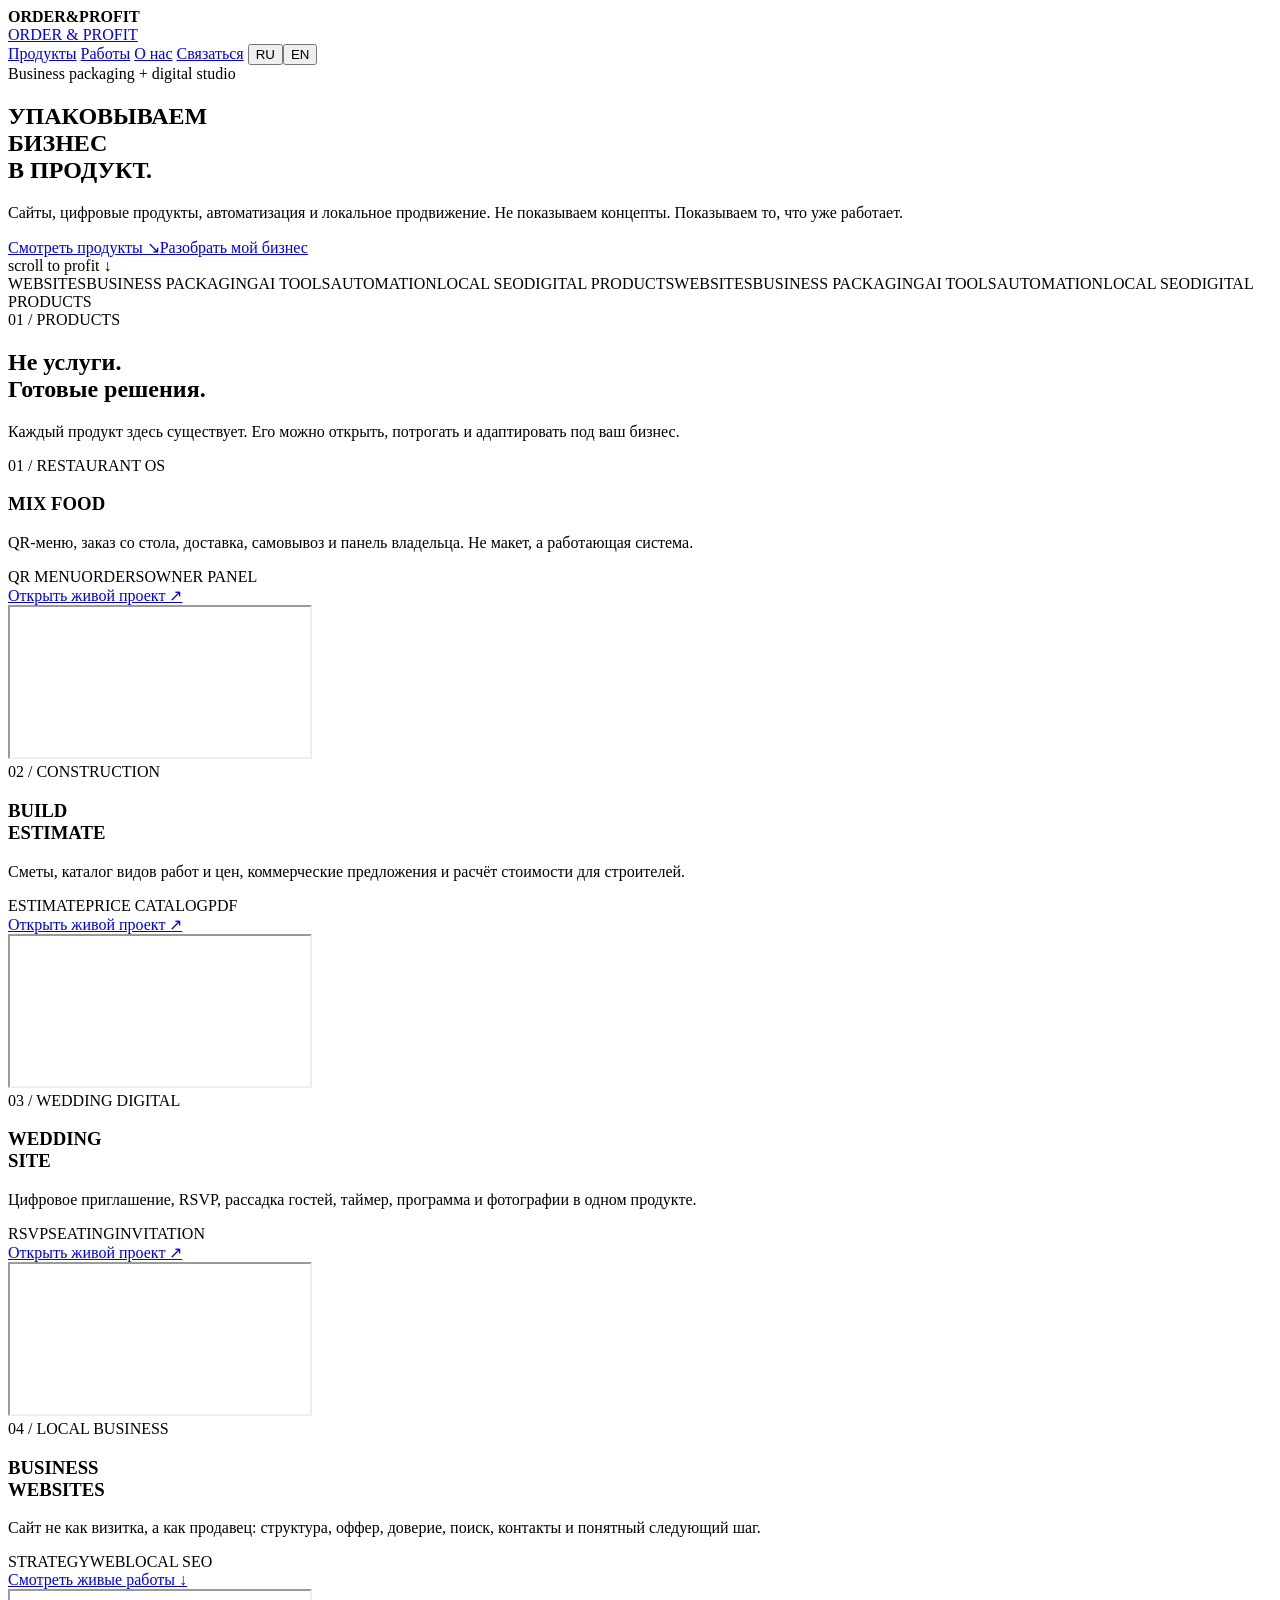
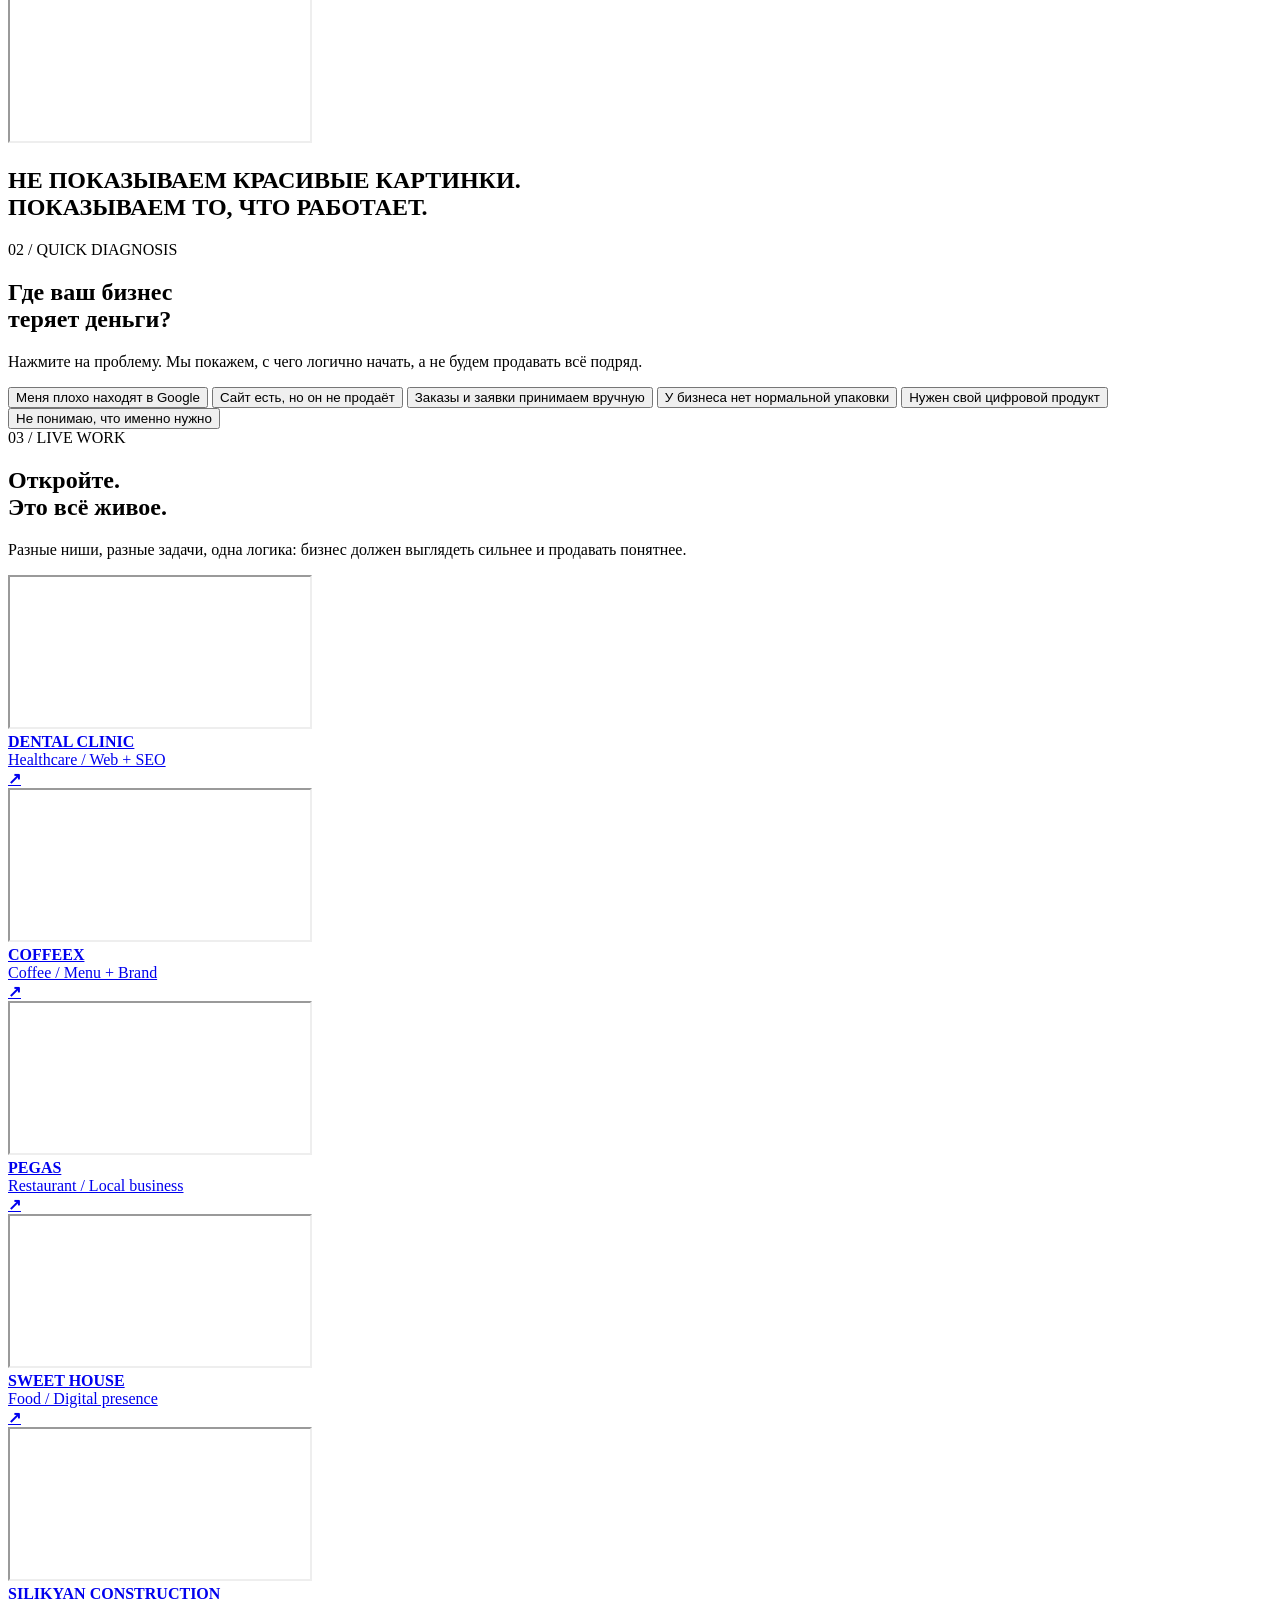
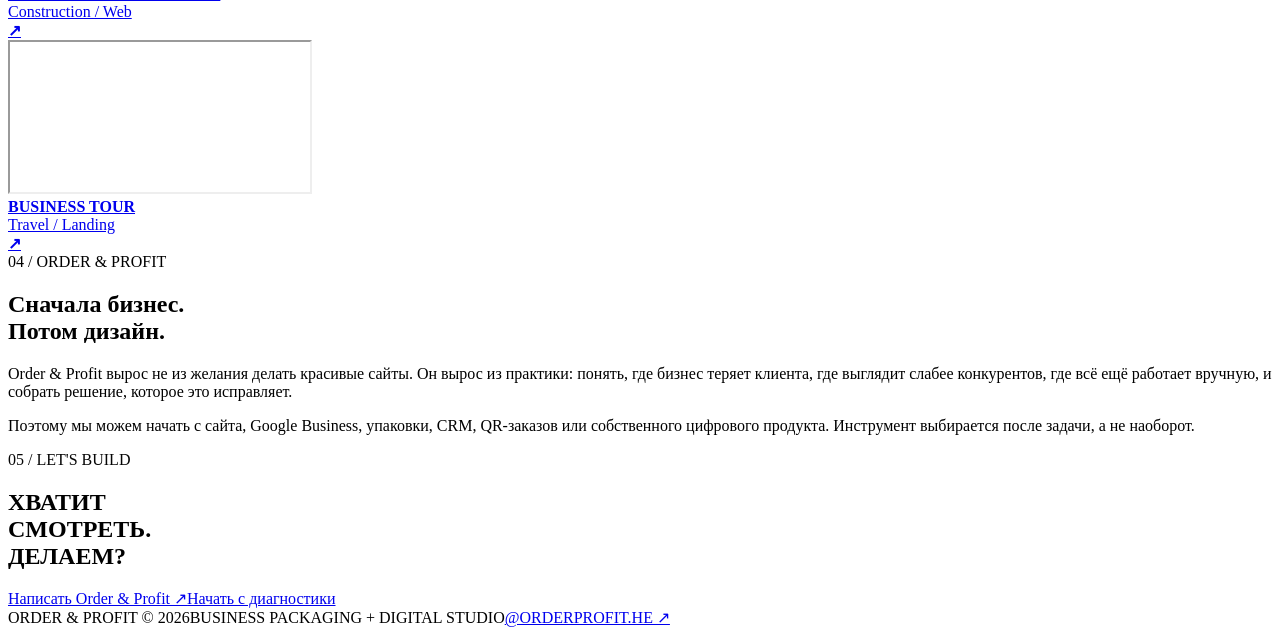
==== commit b6c3a8ae: "Redesign Order & Profit homepage" ====
--- a/index.html
+++ b/index.html
@@ -1,1390 +1,136 @@
-<!DOCTYPE html>
+<!doctype html>
 <html lang="ru">
 <head>
-<meta charset="UTF-8">
-<meta name="viewport" content="width=device-width, initial-scale=1.0">
-<title>Order & Profit — Упаковка бизнеса</title>
-<link href="https://fonts.googleapis.com/css2?family=Playfair+Display:ital,wght@0,700;0,900;1,700&family=Montserrat:wght@400;500;600;700&display=swap" rel="stylesheet">
-<style>
-* { margin: 0; padding: 0; box-sizing: border-box; }
-html { scroll-behavior: smooth; }
-body { background: #0a0a0a; color: #fff; font-family: "Montserrat", sans-serif; }
-
-/* ── TABS NAV ── */
-.tabs-nav {
-  position: fixed; top: 0; left: 0; right: 0; z-index: 200;
-  background: #0a0a0a;
-  border-bottom: 1px solid #222;
-  display: flex; align-items: center;
-  padding: 0 24px;
-  overflow-x: auto;
-  -webkit-overflow-scrolling: touch;
-  scrollbar-width: none;
-}
-.tabs-nav::-webkit-scrollbar { display: none; }
-.tab-logo {
-  font-family: "Playfair Display", serif;
-  font-size: 18px; font-weight: 700;
-  color: #C9A84C; letter-spacing: 3px;
-  padding: 18px 20px 18px 0;
-  flex-shrink: 0;
-  border-right: 1px solid #222;
-  margin-right: 8px;
-}
-.tab-btn {
-  flex-shrink: 0;
-  padding: 18px 16px;
-  font-size: 11px; font-weight: 600;
-  letter-spacing: 1.5px; text-transform: uppercase;
-  color: #777; background: none; border: none;
-  cursor: pointer;
-  border-bottom: 2px solid transparent;
-  transition: all .25s;
-  white-space: nowrap;
-}
-.tab-btn:hover { color: #C9A84C; }
-.tab-btn.active { color: #C9A84C; border-bottom-color: #C9A84C; }
-.tab-order {
-  margin-left: auto; flex-shrink: 0;
-  background: #C9A84C; color: #0a0a0a;
-  padding: 10px 22px; font-size: 11px; font-weight: 700;
-  letter-spacing: 2px; text-transform: uppercase;
-  text-decoration: none; border: none; cursor: pointer;
-  transition: background .25s;
-}
-.tab-order:hover { background: #E8C96B; }
-
-/* ── PAGES ── */
-.page { display: none; min-height: 100vh; padding-top: 58px; }
-.page.active { display: block; }
-
-/* ══════════════════════════════
-   PAGE 1 — ГЛАВНАЯ
-══════════════════════════════ */
-#page-home {
-  display: none;
-  background: #0a0a0a;
-}
-#page-home.active { display: flex; flex-direction: column; }
-
-.hero {
-  display: grid; grid-template-columns: 1fr 1fr;
-  min-height: calc(100vh - 58px);
-  position: relative;
-}
-.hero-left-bar {
-  position: absolute; left: 0; top: 0; bottom: 0; width: 4px;
-  background: #C9A84C;
-}
-.hero-text {
-  display: flex; flex-direction: column; justify-content: center;
-  padding: 60px 48px 60px 56px;
-}
-.hero-pretag {
-  font-size: 10px; font-weight: 700; letter-spacing: 5px;
-  text-transform: uppercase; color: #C9A84C; margin-bottom: 24px;
-}
-.hero-title {
-  font-family: "Playfair Display", serif;
-  font-size: clamp(44px, 5vw, 72px);
-  font-weight: 900; line-height: 1.05;
-  color: #fff; margin-bottom: 24px;
-}
-.hero-title em { color: #C9A84C; font-style: italic; }
-.hero-sub {
-  font-size: 16px; font-weight: 400; line-height: 1.7;
-  color: #aaa; margin-bottom: 40px; max-width: 400px;
-}
-.hero-btns { display: flex; gap: 14px; flex-wrap: wrap; }
-.btn-gold {
-  background: #C9A84C; color: #0a0a0a;
-  padding: 14px 30px; font-size: 12px; font-weight: 700;
-  letter-spacing: 2px; text-transform: uppercase;
-  text-decoration: none; border: none; cursor: pointer;
-  transition: all .25s; display: inline-block;
-}
-.btn-gold:hover { background: #E8C96B; transform: translateY(-2px); }
-.btn-outline {
-  border: 1px solid #C9A84C; color: #C9A84C;
-  padding: 14px 30px; font-size: 12px; font-weight: 700;
-  letter-spacing: 2px; text-transform: uppercase;
-  text-decoration: none; background: none; cursor: pointer;
-  transition: all .25s; display: inline-block;
-}
-.btn-outline:hover { background: rgba(201,168,76,.1); }
-
-.hero-photo {
-  position: relative; overflow: hidden;
-}
-.hero-photo img {
-  width: 100%; height: 100%;
-  object-fit: cover;
-  object-position: center top;
-  display: block;
-}
-.hero-photo::before {
-  content: "";
-  position: absolute; left: 0; top: 0; bottom: 0; width: 100px;
-  background: linear-gradient(to right, #0a0a0a, transparent);
-  z-index: 1;
-}
-.hero-name-badge {
-  position: absolute; bottom: 32px; left: -1px; z-index: 2;
-  background: #C9A84C; color: #0a0a0a;
-  padding: 12px 24px; font-size: 13px; font-weight: 700;
-  letter-spacing: 2px; text-transform: uppercase;
-}
-
-/* Why strip */
-.why-strip {
-  background: #111; padding: 56px;
-  display: grid; grid-template-columns: repeat(3,1fr); gap: 2px;
-}
-.why-card {
-  background: #161616; padding: 36px 32px;
-  border-bottom: 3px solid transparent;
-  transition: border-color .3s, transform .3s;
-}
-.why-card:hover { border-color: #C9A84C; transform: translateY(-4px); }
-.why-n { font-family: "Playfair Display", serif; font-size: 42px; font-weight: 900; color: #C9A84C; opacity: .22; line-height: 1; margin-bottom: 14px; }
-.why-t { font-size: 17px; font-weight: 700; margin-bottom: 10px; color: #fff; }
-.why-d { font-size: 13px; color: #888; line-height: 1.7; }
-
-/* ══════════════════════════════
-   PAGE 2 — ОБ ОСНОВАТЕЛЕ
-══════════════════════════════ */
-#page-about { display: none; background: #0a0a0a; }
-#page-about.active { display: block; }
-
-.about-wrap {
-  display: grid; grid-template-columns: 1fr 1fr;
-  min-height: calc(100vh - 58px);
-}
-.about-photo {
-  position: relative; overflow: hidden;
-}
-.about-photo img {
-  width: 100%; height: 100%;
-  object-fit: cover;
-  object-position: center top;
-  display: block;
-}
-.about-photo::after {
-  content: "";
-  position: absolute; right: 0; top: 0; bottom: 0; width: 120px;
-  background: linear-gradient(to left, #0a0a0a, transparent);
-}
-.about-text {
-  display: flex; flex-direction: column; justify-content: center;
-  padding: 72px 64px 72px 48px;
-}
-.about-tag { font-size: 10px; font-weight: 700; letter-spacing: 5px; text-transform: uppercase; color: #C9A84C; margin-bottom: 20px; }
-.about-name { font-family: "Playfair Display", serif; font-size: 38px; font-weight: 900; color: #fff; margin-bottom: 8px; }
-.about-role { font-size: 12px; font-weight: 700; letter-spacing: 4px; text-transform: uppercase; color: #C9A84C; margin-bottom: 24px; }
-.about-line { width: 56px; height: 3px; background: #C9A84C; margin-bottom: 28px; }
-.about-body { font-size: 15px; color: #aaa; line-height: 1.85; }
-.about-body p { margin-bottom: 16px; }
-
-/* ══════════════════════════════
-   PAGE 3 — УСЛУГИ
-══════════════════════════════ */
-#page-services { display: none; background: #0a0a0a; }
-#page-services.active { display: block; }
-
-.srv-header { padding: 56px 56px 32px; }
-.srv-tag { font-size: 10px; font-weight: 700; letter-spacing: 5px; text-transform: uppercase; color: #C9A84C; margin-bottom: 16px; }
-.srv-title { font-family: "Playfair Display", serif; font-size: clamp(28px, 3.5vw, 48px); font-weight: 900; color: #fff; }
-.srv-grid { display: grid; grid-template-columns: 1fr 1fr; gap: 2px; padding: 0 56px 56px; }
-.srv-row {
-  background: #161616; padding: 22px 26px;
-  display: flex; align-items: center; justify-content: space-between;
-  gap: 16px; transition: background .2s;
-}
-.srv-row:hover { background: #1e1e1e; }
-.srv-name { font-size: 15px; font-weight: 600; color: #fff; margin-bottom: 4px; }
-.srv-detail { font-size: 12px; color: #777; }
-.srv-price { font-family: "Playfair Display", serif; font-size: 20px; font-weight: 700; color: #C9A84C; white-space: nowrap; }
-
-/* ══════════════════════════════
-   PAGE 4 — ПАКЕТЫ
-══════════════════════════════ */
-#page-packages { display: none; background: #0a0a0a; }
-#page-packages.active { display: block; }
-
-.pkg-header { padding: 56px 56px 32px; }
-.pkg-grid { display: grid; grid-template-columns: repeat(3,1fr); gap: 2px; padding: 0 56px 56px; }
-.pkg-card {
-  background: #161616; padding: 40px 32px;
-  display: flex; flex-direction: column;
-  position: relative; transition: transform .3s;
-}
-.pkg-card:hover { transform: translateY(-6px); }
-.pkg-card.hot { background: #1a1a1a; outline: 2px solid #C9A84C; }
-.pkg-badge {
-  position: absolute; top: -1px; left: 50%; transform: translateX(-50%);
-  background: #C9A84C; color: #0a0a0a;
-  font-size: 9px; font-weight: 700; letter-spacing: 3px;
-  padding: 5px 14px; text-transform: uppercase; white-space: nowrap;
-}
-.pkg-num { font-size: 10px; font-weight: 700; letter-spacing: 5px; text-transform: uppercase; color: #C9A84C; margin-bottom: 10px; }
-.pkg-name { font-family: "Playfair Display", serif; font-size: 28px; font-weight: 700; color: #fff; margin-bottom: 8px; }
-.pkg-desc { font-size: 12px; color: #777; line-height: 1.6; margin-bottom: 24px; padding-bottom: 24px; border-bottom: 1px solid #2a2a2a; }
-.pkg-list { list-style: none; flex: 1; margin-bottom: 28px; }
-.pkg-list li { font-size: 13px; color: #ccc; padding: 5px 0; display: flex; align-items: flex-start; gap: 8px; line-height: 1.5; }
-.pkg-list li::before { content: "—"; color: #C9A84C; flex-shrink: 0; }
-.pkg-price-label { font-size: 10px; letter-spacing: 3px; text-transform: uppercase; color: #777; margin-bottom: 6px; }
-.pkg-price-val { font-family: "Playfair Display", serif; font-size: 28px; font-weight: 700; color: #C9A84C; margin-bottom: 6px; }
-.pkg-period { font-size: 12px; color: #666; margin-bottom: 24px; }
-.pkg-btn {
-  display: block; text-align: center; padding: 13px;
-  font-size: 11px; font-weight: 700; letter-spacing: 2px; text-transform: uppercase;
-  text-decoration: none; transition: all .25s; cursor: pointer; border: none;
-}
-.pkg-btn-fill { background: #C9A84C; color: #0a0a0a; }
-.pkg-btn-fill:hover { background: #E8C96B; }
-.pkg-btn-border { border: 1px solid #C9A84C; color: #C9A84C; background: none; }
-.pkg-btn-border:hover { background: rgba(201,168,76,.1); }
-
-/* ══════════════════════════════
-   PAGE 5 — КАК РАБОТАЕМ
-══════════════════════════════ */
-#page-process { display: none; background: #0a0a0a; }
-#page-process.active { display: block; }
-
-.proc-header { padding: 56px 56px 32px; }
-.proc-grid { display: grid; grid-template-columns: repeat(4,1fr); gap: 2px; padding: 0 56px; }
-.proc-step { background: #161616; padding: 36px 26px; transition: transform .3s; }
-.proc-step:hover { transform: translateY(-4px); }
-.proc-n { font-family: "Playfair Display", serif; font-size: 52px; font-weight: 900; color: #C9A84C; opacity: .2; line-height: 1; margin-bottom: 18px; }
-.proc-t { font-size: 18px; font-weight: 700; color: #fff; margin-bottom: 10px; }
-.proc-d { font-size: 13px; color: #888; line-height: 1.7; }
-
-/* ══════════════════════════════
-   PAGE 6 — КОНТАКТЫ
-══════════════════════════════ */
-#page-contacts { display: none; background: #0a0a0a; }
-#page-contacts.active { display: block; }
-
-.cta-block {
-  background: #C9A84C; padding: 72px 56px; text-align: center;
-}
-.cta-title { font-family: "Playfair Display", serif; font-size: clamp(32px, 4vw, 52px); font-weight: 900; color: #0a0a0a; margin-bottom: 12px; }
-.cta-sub { font-size: 15px; color: rgba(0,0,0,.55); margin-bottom: 36px; }
-.btn-dark {
-  background: #0a0a0a; color: #C9A84C;
-  padding: 16px 40px; font-size: 13px; font-weight: 700;
-  letter-spacing: 3px; text-transform: uppercase;
-  text-decoration: none; display: inline-block;
-  transition: all .25s;
-}
-.btn-dark:hover { background: #1a1a1a; transform: translateY(-2px); }
-
-.contacts-grid {
-  display: grid; grid-template-columns: repeat(4,1fr);
-  gap: 2px; padding: 48px 56px 72px;
-}
-.contact-card { background: #161616; padding: 32px 28px; }
-.c-label { font-size: 10px; font-weight: 700; letter-spacing: 3px; text-transform: uppercase; color: #C9A84C; margin-bottom: 10px; }
-.c-val { font-size: 16px; font-weight: 600; color: #fff; line-height: 1.5; }
-
-/* ══════════════════════════════
-   RESPONSIVE MOBILE
-══════════════════════════════ */
-@media(max-width: 768px) {
-  .tab-btn { padding: 18px 12px; font-size: 10px; }
-  .hero { grid-template-columns: 1fr; }
-  .hero-text { padding: 48px 24px; }
-  .hero-photo { height: 420px; }
-  .hero-photo img { object-position: center 15%; }
-  .hero-photo::before { width: 100%; height: 100px; top: auto; bottom: 0; left: 0; background: linear-gradient(to top, #0a0a0a, transparent); }
-  .why-strip { grid-template-columns: 1fr; padding: 32px 24px; }
-  .about-wrap { grid-template-columns: 1fr; }
-  .about-photo { height: 420px; }
-  .about-photo img { object-position: center 15%; }
-  .about-photo::after { width: 100%; height: 100px; top: auto; bottom: 0; left: 0; background: linear-gradient(to top, #0a0a0a, transparent); }
-  .about-text { padding: 40px 24px; }
-  .srv-header, .pkg-header, .proc-header { padding: 40px 24px 24px; }
-  .srv-grid { grid-template-columns: 1fr; padding: 0 24px 40px; }
-  .pkg-grid { grid-template-columns: 1fr; padding: 0 24px 40px; }
-  .proc-grid { grid-template-columns: 1fr 1fr; padding: 0 24px; }
-  .contacts-grid { grid-template-columns: 1fr 1fr; padding: 32px 24px 48px; }
-  .cta-block { padding: 48px 24px; }
-}
-
-/* ══════════════════════════════
-   MODAL SYSTEM
-══════════════════════════════ */
-.modal-overlay {
-  display: none; position: fixed; inset: 0; z-index: 1000;
-  background: rgba(0,0,0,.88); backdrop-filter: blur(4px);
-  align-items: center; justify-content: center; padding: 20px;
-}
-.modal-overlay.open { display: flex; }
-.modal {
-  background: #111; border: 1px solid #2a2a2a; border-radius: 16px;
-  width: 100%; max-width: 560px; max-height: 90vh;
-  overflow-y: auto; position: relative;
-}
-.modal::-webkit-scrollbar { width: 4px; }
-.modal::-webkit-scrollbar-track { background: #1a1a1a; }
-.modal::-webkit-scrollbar-thumb { background: #C9A84C; border-radius: 2px; }
-.modal-head {
-  padding: 24px 24px 20px; border-bottom: 1px solid #1e1e1e;
-  display: flex; align-items: flex-start; justify-content: space-between;
-  position: sticky; top: 0; background: #111; z-index: 10;
-}
-.modal-title { font-family: "Playfair Display", serif; font-size: 20px; font-weight: 700; color: #fff; }
-.modal-subtitle { font-size: 11px; color: #555; margin-top: 4px; letter-spacing: 1px; text-transform: uppercase; }
-.modal-close {
-  width: 36px; height: 36px; border-radius: 50%;
-  border: 1px solid #2a2a2a; background: transparent;
-  color: #666; font-size: 20px; cursor: pointer;
-  display: flex; align-items: center; justify-content: center;
-  flex-shrink: 0; transition: all .2s; line-height: 1;
-}
-.modal-close:hover { border-color: #C9A84C; color: #C9A84C; }
-.modal-body { padding: 20px 24px 0; }
-.form-section { margin-bottom: 22px; }
-.form-section-title {
-  font-size: 10px; font-weight: 700; letter-spacing: 3px;
-  text-transform: uppercase; color: #C9A84C;
-  margin-bottom: 14px; padding-bottom: 8px; border-bottom: 1px solid #1e1e1e;
-}
-.form-field { margin-bottom: 13px; }
-.form-label { display: block; font-size: 12px; color: #aaa; margin-bottom: 6px; font-weight: 500; }
-.form-label span { color: #C9A84C; margin-left: 2px; }
-.form-input, .form-select, .form-textarea {
-  width: 100%; background: #161616; border: 1.5px solid #2a2a2a;
-  border-radius: 8px; color: #fff; padding: 10px 14px; font-size: 13px;
-  font-family: "Montserrat", sans-serif; outline: none;
-  transition: border-color .2s; box-sizing: border-box;
-}
-.form-input:focus, .form-select:focus, .form-textarea:focus { border-color: #C9A84C; }
-.form-input.error, .form-select.error, .form-textarea.error { border-color: #e05a5a; }
-.form-input::placeholder, .form-textarea::placeholder { color: #444; }
-.form-select { appearance: none; cursor: pointer; }
-.form-textarea { resize: vertical; min-height: 80px; }
-.constructor-section {
-  background: #161616; border-radius: 10px;
-  border: 1px solid #2a2a2a; margin-bottom: 14px; overflow: hidden;
-}
-.constructor-title {
-  padding: 11px 16px; border-bottom: 1px solid #222;
-  font-size: 10px; font-weight: 700; letter-spacing: 2px;
-  text-transform: uppercase; color: #C9A84C;
-}
-.constructor-items { padding: 6px; }
-.constructor-item {
-  display: flex; align-items: center; padding: 9px 10px;
-  border-radius: 6px; cursor: pointer; transition: background .15s; gap: 10px;
-}
-.constructor-item:hover { background: #1e1e1e; }
-.constructor-item.selected { background: rgba(201,168,76,.08); }
-.ci-check {
-  width: 18px; height: 18px; border-radius: 4px;
-  border: 1.5px solid #333; background: transparent;
-  display: flex; align-items: center; justify-content: center;
-  flex-shrink: 0; transition: all .2s;
-}
-.constructor-item.selected .ci-check { background: #C9A84C; border-color: #C9A84C; }
-.ci-check-mark { color: #fff; font-size: 10px; font-weight: 700; display: none; }
-.constructor-item.selected .ci-check-mark { display: block; }
-.ci-name { font-size: 13px; color: #ccc; flex: 1; }
-.constructor-item.selected .ci-name { color: #fff; }
-.ci-price { font-size: 13px; font-weight: 700; color: #C9A84C; white-space: nowrap; }
-.multiplier-section { margin-bottom: 14px; }
-.multiplier-title { font-size: 10px; color: #555; margin-bottom: 8px; letter-spacing: 2px; text-transform: uppercase; }
-.multiplier-options { display: flex; gap: 6px; flex-wrap: wrap; }
-.mult-btn {
-  padding: 7px 13px; border-radius: 6px; border: 1.5px solid #2a2a2a;
-  background: transparent; color: #666; font-size: 11px; cursor: pointer;
-  font-family: "Montserrat", sans-serif; transition: all .2s;
-}
-.mult-btn.active { border-color: #C9A84C; color: #C9A84C; background: rgba(201,168,76,.08); }
-.constructor-total {
-  background: #0a0a0a; border-radius: 10px; border: 1px solid #2a2a2a;
-  padding: 14px 18px; margin-bottom: 14px;
-}
-.total-row { display: flex; justify-content: space-between; align-items: center; }
-.total-label { font-size: 11px; color: #555; text-transform: uppercase; letter-spacing: 2px; }
-.total-amount { font-family: "Playfair Display", serif; font-size: 26px; font-weight: 700; color: #C9A84C; }
-.total-note { font-size: 11px; color: #333; margin-top: 4px; }
-.discount-row { display: flex; justify-content: space-between; margin-top: 6px; }
-.discount-label, .discount-amount { font-size: 11px; color: #4CAF50; }
-.discount-amount { font-weight: 700; }
-.modal-footer { padding: 14px 24px 24px; }
-.btn-whatsapp {
-  width: 100%; padding: 15px; background: #25D366; border: none;
-  border-radius: 10px; color: #fff; font-size: 14px; font-weight: 700;
-  cursor: pointer; font-family: "Montserrat", sans-serif;
-  display: flex; align-items: center; justify-content: center; gap: 8px;
-  transition: background .2s;
-}
-.btn-whatsapp:hover { background: #20bb5a; }
-.modal-success { padding: 48px 24px; text-align: center; }
-.success-icon {
-  width: 64px; height: 64px; border-radius: 50%; background: #25D366;
-  margin: 0 auto 20px; display: flex; align-items: center;
-  justify-content: center; font-size: 28px;
-}
-.success-title { font-size: 20px; font-weight: 700; color: #fff; margin-bottom: 8px; }
-.success-sub { font-size: 14px; color: #666; margin-bottom: 28px; }
-.btn-reset {
-  padding: 11px 28px; background: transparent; border: 1px solid #2a2a2a;
-  border-radius: 8px; color: #666; font-size: 13px; cursor: pointer;
-  font-family: "Montserrat", sans-serif;
-}
-/* Srv-row hover + button */
-.srv-row { cursor: pointer; transition: background .2s; }
-.srv-row:hover { background: #1e1e1e !important; }
-.srv-row:hover .srv-btn { border-color: #C9A84C; color: #C9A84C; }
-.srv-btn {
-  width: 32px; height: 32px; border-radius: 50%;
-  border: 1.5px solid #333; background: transparent;
-  color: #555; font-size: 20px; cursor: pointer;
-  display: flex; align-items: center; justify-content: center;
-  transition: all .2s; flex-shrink: 0; line-height: 1;
-  margin-left: 10px;
-}
-@media(max-width:768px){
-  .modal { max-width: 100%; border-radius: 16px 16px 0 0; max-height: 95vh; }
-  .modal-overlay { align-items: flex-end; padding: 0; }
-}
-</style>
+<meta charset="utf-8">
+<meta name="viewport" content="width=device-width,initial-scale=1,viewport-fit=cover">
+<meta name="theme-color" content="#070707">
+<title>Order & Profit — Business Packaging + Digital Studio</title>
+<meta name="description" content="Order & Profit: упаковка бизнеса, сайты, цифровые продукты, автоматизация и локальное продвижение. Живые проекты, которые уже работают.">
+<link rel="preconnect" href="https://fonts.googleapis.com">
+<link rel="preconnect" href="https://fonts.gstatic.com" crossorigin>
+<link href="https://fonts.googleapis.com/css2?family=Inter:wght@400;500;600;700;800&family=Manrope:wght@400;500;600;700;800&display=swap" rel="stylesheet">
+<link rel="stylesheet" href="style.css">
+<link rel="stylesheet" href="hero.css">
+<link rel="stylesheet" href="founder.css">
+<link rel="stylesheet" href="process.css">
 </head>
 <body>
+<div class="preload"><b>ORDER<span>&</span>PROFIT</b></div>
+<div class="noise"></div><div class="cursor"></div>
+<header class="top">
+ <a class="brand" href="#top">ORDER & PROFIT</a>
+ <nav class="nav">
+   <a href="#products" data-i18n="navProducts">Продукты</a>
+   <a href="#work" data-i18n="navWork">Работы</a>
+   <a href="#about" data-i18n="navAbout">О нас</a>
+   <a class="keep" href="https://instagram.com/orderprofit.he" target="_blank" data-i18n="navContact">Связаться</a>
+   <span class="lang"><button class="on" data-setlang="ru">RU</button><button data-setlang="en">EN</button></span>
+ </nav>
+</header>
 
-<!-- TABS NAV -->
-<nav class="tabs-nav">
-  <div class="tab-logo">O|P</div>
-  <button class="tab-btn active" onclick="showPage('home',this)">Главная</button>
-  <button class="tab-btn" onclick="showPage('about',this)">Основатель</button>
-  <button class="tab-btn" onclick="showPage('services',this)">Услуги</button>
-  <button class="tab-btn" onclick="showPage('packages',this)">Пакеты</button>
-  <button class="tab-btn" onclick="showPage('process',this)">Как работаем</button>
-  <button class="tab-btn" onclick="showPage('contacts',this)">Контакты</button>
-  <a class="tab-order" href="https://instagram.com/orderprofit.he" target="_blank">Заказать</a>
-</nav>
+<main id="top">
+<section class="hero">
+ <div class="hero-photo" aria-hidden="true"></div>
+ <div class="hero-shade"></div>
+ <div class="hero-copy">
+   <div class="kicker" data-i18n="heroKicker">Business packaging + digital studio</div>
+   <h1 class="h1"><span data-i18n="hero1">УПАКОВЫВАЕМ</span><br><span class="ghost" data-i18n="hero2">БИЗНЕС</span><br><span data-i18n="hero3">В ПРОДУКТ.</span></h1>
+   <p data-i18n="heroText">Сайты, цифровые продукты, автоматизация и локальное продвижение. Не показываем концепты. Показываем то, что уже работает.</p>
+   <div class="actions"><a class="btn primary magnetic" href="#products" data-i18n="seeProducts">Смотреть продукты ↘</a><a class="btn magnetic" href="#diagnose" data-i18n="diagnoseBtn">Разобрать мой бизнес</a></div>
+ </div>
+ <div class="scrollhint">scroll to profit ↓</div>
+</section>
 
-<!-- ════ PAGE: ГЛАВНАЯ ════ -->
-<div id="page-home" class="page active">
-  <div class="hero">
-    <div class="hero-left-bar"></div>
-    <div class="hero-text">
-      <div class="hero-pretag">Проектная студия · Georgia</div>
-      <h1 class="hero-title">Хаос<br><em>не продаёт.</em></h1>
-      <p class="hero-sub">Мы превращаем бизнес в систему — которая выглядит дороже, продаёт понятнее и запускается быстрее.</p>
-      <div class="hero-btns">
-        <a class="btn-gold" href="https://instagram.com/orderprofit.he" target="_blank">Заказать проект</a>
-        <button class="btn-outline" onclick="showPageByName('packages')">Пакеты и цены</button>
-      </div>
-    </div>
-    <div class="hero-photo">
-      <img src="[data-uri]" alt="Арутюн Эваджян">
-      <div class="hero-name-badge">Арутюн Эваджян · Основатель</div>
-    </div>
-  </div>
-  <div class="why-strip">
-    <div class="why-card">
-      <div class="why-n">01</div>
-      <div class="why-t">Нет упаковки</div>
-      <div class="why-d">Продукт хороший — но клиент этого не видит. Визуал не продаёт, доверия нет.</div>
-    </div>
-    <div class="why-card">
-      <div class="why-n">02</div>
-      <div class="why-t">Нет структуры</div>
-      <div class="why-d">Хаотичные материалы, нет единого стиля. Строители, партнёры и клиенты теряются.</div>
-    </div>
-    <div class="why-card">
-      <div class="why-n">03</div>
-      <div class="why-t">Нет доверия</div>
-      <div class="why-d">Инвестор или клиент не понимает — кто вы и зачем вам доверять. Сделка не случается.</div>
-    </div>
-  </div>
-</div>
+<div class="marquee"><div class="track">
+<span>WEBSITES</span><span>BUSINESS PACKAGING</span><span>AI TOOLS</span><span>AUTOMATION</span><span>LOCAL SEO</span><span>DIGITAL PRODUCTS</span><span>WEBSITES</span><span>BUSINESS PACKAGING</span><span>AI TOOLS</span><span>AUTOMATION</span><span>LOCAL SEO</span><span>DIGITAL PRODUCTS</span>
+</div></div>
 
-<!-- ════ PAGE: ОСНОВАТЕЛЬ ════ -->
-<div id="page-about" class="page">
-  <div class="about-wrap">
-    <div class="about-photo">
-      <img src="[data-uri]" alt="Арутюн Эваджян">
-    </div>
-    <div class="about-text">
-      <div class="about-tag">Об основателе</div>
-      <div class="about-name">Арутюн Эваджян</div>
-      <div class="about-role">Основатель · Order &amp; Profit</div>
-      <div class="about-line"></div>
-      <div class="about-body">
-        <p>Управлял бизнесами в разных индустриях: алкоголь, табак, сеть фастфуда, ресторанный бизнес, строительство, образование, гостиничный и туристический бизнес.</p>
-        <p>Я знаю, как устроен бизнес изнутри — не по книгам, а на практике. Order & Profit создан для тех, кто хочет не просто красивую картинку, а систему, которая реально работает и приносит деньги.</p>
-      </div>
-      <a class="btn-gold" style="margin-top:32px;display:inline-block;" href="https://instagram.com/orderprofit.he" target="_blank">Написать в Instagram</a>
-    </div>
-  </div>
-</div>
+<section class="section" id="products">
+ <div class="section-head reveal">
+  <div><div class="eyebrow">01 / PRODUCTS</div><h2 class="title" data-i18n="productsTitle">Не услуги.<br>Готовые решения.</h2></div>
+  <p class="lead" data-i18n="productsLead">Каждый продукт здесь существует. Его можно открыть, потрогать и адаптировать под ваш бизнес.</p>
+ </div>
+ <div class="products">
+  <article class="product reveal"><div class="product-info">
+   <div><div class="product-num">01 / RESTAURANT OS</div><h3>MIX FOOD</h3><p data-i18n="p1">QR-меню, заказ со стола, доставка, самовывоз и панель владельца. Не макет, а работающая система.</p><div class="tags"><span class="tag">QR MENU</span><span class="tag">ORDERS</span><span class="tag">OWNER PANEL</span></div></div>
+   <a class="live" href="https://xugushik-source.github.io/mix-food/" target="_blank"><span class="dot"></span><span data-i18n="openLive">Открыть живой проект ↗</span></a>
+  </div><a class="browser" href="https://xugushik-source.github.io/mix-food/" target="_blank"><div class="browserbar"><i></i><i></i><i></i></div><iframe loading="lazy" src="https://xugushik-source.github.io/mix-food/" title="Mix Food"></iframe></a></article>
 
-<!-- ════ PAGE: УСЛУГИ ════ -->
-<div id="page-services" class="page">
-  <div class="srv-header">
-    <div class="srv-tag">Отдельные услуги</div>
-    <h2 class="srv-title">Прайс на услуги</h2>
-  </div>
-  <div class="srv-grid">
-    <div class="srv-row" onclick="openModal('viz_inter')"><div><div class="srv-name">AI-визуализация интерьера</div><div class="srv-detail">Фотореалистичный рендер помещения</div></div><div style="display:flex;align-items:center"><div class="srv-price">400–700 ₾</div><button class="srv-btn">+</button></div></div>
-    <div class="srv-row" onclick="openModal('viz_fasad')"><div><div class="srv-name">AI-визуализация фасада</div><div class="srv-detail">Внешний вид здания / объекта</div></div><div style="display:flex;align-items:center"><div class="srv-price">500–900 ₾</div><button class="srv-btn">+</button></div></div>
-    <div class="srv-row" onclick="openModal('viz_comm')"><div><div class="srv-name">Визуализация коммерческого объекта</div><div class="srv-detail">Магазин, офис, гостиница</div></div><div style="display:flex;align-items:center"><div class="srv-price">от 700 ₾</div><button class="srv-btn">+</button></div></div>
-    <div class="srv-row" onclick="openModal('plan')"><div><div class="srv-name">Планировки помещения</div><div class="srv-detail">Мебель, зонирование, расстановка</div></div><div style="display:flex;align-items:center"><div class="srv-price">500–1 000 ₾</div><button class="srv-btn">+</button></div></div>
-    <div class="srv-row" onclick="openModal('techpdf')"><div><div class="srv-name">Технические PDF</div><div class="srv-detail">Электрика, свет, сантехника, ТЗ строителям</div></div><div style="display:flex;align-items:center"><div class="srv-price">от 500 ₾</div><button class="srv-btn">+</button></div></div>
-    <div class="srv-row" onclick="openModal('menu')"><div><div class="srv-name">Меню ресторана</div><div class="srv-detail">Структура + дизайн</div></div><div style="display:flex;align-items:center"><div class="srv-price">400–800 ₾</div><button class="srv-btn">+</button></div></div>
-    <div class="srv-row" onclick="openModal('catalog')"><div><div class="srv-name">Каталог товаров</div><div class="srv-detail">Продуктовый или сервисный</div></div><div style="display:flex;align-items:center"><div class="srv-price">от 400 ₾</div><button class="srv-btn">+</button></div></div>
-    <div class="srv-row" onclick="openModal('airbnb')"><div><div class="srv-name">Airbnb / Booking упаковка</div><div class="srv-detail">SEO-описание, тексты, оформление</div></div><div style="display:flex;align-items:center"><div class="srv-price">200 ₾</div><button class="srv-btn">+</button></div></div>
-    <div class="srv-row" onclick="openModal('landing')"><div><div class="srv-name">Лендинг (одностраничник)</div><div class="srv-detail">Продающий сайт под бизнес</div></div><div style="display:flex;align-items:center"><div class="srv-price">от 800 ₾</div><button class="srv-btn">+</button></div></div>
-    <div class="srv-row" onclick="openModal('invest')"><div><div class="srv-name">Презентация для инвесторов</div><div class="srv-detail">Питч-дек, структура, дизайн</div></div><div style="display:flex;align-items:center"><div class="srv-price">от 700 ₾</div><button class="srv-btn">+</button></div></div>
-    <div class="srv-row" onclick="openModal('grant')"><div><div class="srv-name">Грантовый PDF</div><div class="srv-detail">Подготовка к грантовой подаче</div></div><div style="display:flex;align-items:center"><div class="srv-price">от 1 500 ₾</div><button class="srv-btn">+</button></div></div>
-    <div class="srv-row" onclick="openModal('led')"><div><div class="srv-name">AI-реклама для LED / баннеров</div><div class="srv-detail">Визуал под наружную рекламу</div></div><div style="display:flex;align-items:center"><div class="srv-price">от 150 ₾</div><button class="srv-btn">+</button></div></div>
-    <div class="srv-row" onclick="openModal('video')"><div><div class="srv-name">Видео до / после</div><div class="srv-detail">Монтаж, обработка</div></div><div style="display:flex;align-items:center"><div class="srv-price">от 250 ₾</div><button class="srv-btn">+</button></div></div>
-    <div class="srv-row" onclick="openModal('wa')"><div><div class="srv-name">WhatsApp Business настройка</div><div class="srv-detail">Профиль, автоответы, каталог</div></div><div style="display:flex;align-items:center"><div class="srv-price">150–400 ₾</div><button class="srv-btn">+</button></div></div>
-    <div class="srv-row" onclick="openModal('gmaps')"><div><div class="srv-name">Google Maps упаковка</div><div class="srv-detail">Описание, фото, SEO, категории</div></div><div style="display:flex;align-items:center"><div class="srv-price">200–500 ₾</div><button class="srv-btn">+</button></div></div>
-    <div class="srv-row" onclick="openModal('qr')"><div><div class="srv-name">QR-система</div><div class="srv-detail">Меню, визитки, навигация</div></div><div style="display:flex;align-items:center"><div class="srv-price">от 100 ₾</div><button class="srv-btn">+</button></div></div>
-    <div class="srv-row" onclick="openModal('kp')"><div><div class="srv-name">Коммерческое предложение</div><div class="srv-detail">Структура, текст, дизайн под клиента</div></div><div style="display:flex;align-items:center"><div class="srv-price">300–600 ₾</div><button class="srv-btn">+</button></div></div>
-    <div class="srv-row" onclick="openModal('bizplan')"><div><div class="srv-name">Бизнес-план / финмодель</div><div class="srv-detail">Под банк, инвестора или грант</div></div><div style="display:flex;align-items:center"><div class="srv-price">от 1 000 ₾</div><button class="srv-btn">+</button></div></div>
-    <div class="srv-row" onclick="openModal('insta')"><div><div class="srv-name">Оформление Instagram</div><div class="srv-detail">Шапка, хайлайты, единый стиль</div></div><div style="display:flex;align-items:center"><div class="srv-price">300–500 ₾</div><button class="srv-btn">+</button></div></div>
-    <div class="srv-row" onclick="openModal('content')"><div><div class="srv-name">Контент-план для соцсетей</div><div class="srv-detail">30 тем / идей на месяц</div></div><div style="display:flex;align-items:center"><div class="srv-price">200–400 ₾</div><button class="srv-btn">+</button></div></div>
-    <div class="srv-row" onclick="openModal('posts')"><div><div class="srv-name">Тексты постов (пакет)</div><div class="srv-detail">10 готовых постов под бизнес</div></div><div style="display:flex;align-items:center"><div class="srv-price">250–450 ₾</div><button class="srv-btn">+</button></div></div>
-    <div class="srv-row" onclick="openModal('scripts')"><div><div class="srv-name">Скрипты продаж</div><div class="srv-detail">Для менеджеров, WhatsApp, звонков</div></div><div style="display:flex;align-items:center"><div class="srv-price">300–600 ₾</div><button class="srv-btn">+</button></div></div>
-    <div class="srv-row" onclick="openModal('email')"><div><div class="srv-name">Email-рассылка</div><div class="srv-detail">Шаблон + текст + настройка</div></div><div style="display:flex;align-items:center"><div class="srv-price">200–400 ₾</div><button class="srv-btn">+</button></div></div>
-    <div class="srv-row" onclick="openModal('chatgpt')"><div><div class="srv-name">Настройка ChatGPT под бизнес</div><div class="srv-detail">Промпты, инструкции, автоматизация</div></div><div style="display:flex;align-items:center"><div class="srv-price">300–700 ₾</div><button class="srv-btn">+</button></div></div>
-    <div class="srv-row" onclick="openModal('automation')"><div><div class="srv-name">Автоматизация (Make / n8n)</div><div class="srv-detail">Связка сервисов, авто-ответы, CRM</div></div><div style="display:flex;align-items:center"><div class="srv-price">от 500 ₾</div><button class="srv-btn">+</button></div></div>
-    <div class="srv-row" onclick="openModal('pricelist')"><div><div class="srv-name">Прайс-листы и флаеры</div><div class="srv-detail">Дизайн под печать или digital</div></div><div style="display:flex;align-items:center"><div class="srv-price">150–350 ₾</div><button class="srv-btn">+</button></div></div>
-    <div class="srv-row" onclick="openModal('sign')"><div><div class="srv-name">Дизайн вывески / витрины</div><div class="srv-detail">Макет под печать или монтаж</div></div><div style="display:flex;align-items:center"><div class="srv-price">200–500 ₾</div><button class="srv-btn">+</button></div></div>
-    <div class="srv-row" onclick="openModal('crm')"><div><div class="srv-name">Простая CRM-система</div><div class="srv-detail">Таблица / Notion / Airtable под бизнес</div></div><div style="display:flex;align-items:center"><div class="srv-price">300–600 ₾</div><button class="srv-btn">+</button></div></div>
-    <div class="srv-row" onclick="openModal('guide')"><div><div class="srv-name">Упаковка гида / водителя</div><div class="srv-detail">Профиль, описание, прайс, соцсети</div></div><div style="display:flex;align-items:center"><div class="srv-price">250–500 ₾</div><button class="srv-btn">+</button></div></div>
-    <div class="srv-row" onclick="openModal('route')"><div><div class="srv-name">Туристический маршрут</div><div class="srv-detail">Оформление, описание, PDF / карта</div></div><div style="display:flex;align-items:center"><div class="srv-price">300–600 ₾</div><button class="srv-btn">+</button></div></div>
-    <div class="srv-row" onclick="openModal('multilang')"><div><div class="srv-name">Мультиязычные описания</div><div class="srv-detail">RU / EN / GE для объектов и услуг</div></div><div style="display:flex;align-items:center"><div class="srv-price">от 150 ₾</div><button class="srv-btn">+</button></div></div>
-    <div class="srv-row" onclick="openModal('enterprise')"><div><div class="srv-name">Грант Enterprise Georgia</div><div class="srv-detail">Подготовка заявки и документов</div></div><div style="display:flex;align-items:center"><div class="srv-price">от 800 ₾</div><button class="srv-btn">+</button></div></div>
-    <div class="srv-row" onclick="openModal('bizplan')"><div><div class="srv-name">Бизнес-план под кредит</div><div class="srv-detail">TBC / Bank of Georgia / другие банки</div></div><div style="display:flex;align-items:center"><div class="srv-price">от 700 ₾</div><button class="srv-btn">+</button></div></div>
-    <div class="srv-row" onclick="openModal('audit')"><div><div class="srv-name">Аудит бизнеса</div><div class="srv-detail">Разбор слабых мест, рекомендации</div></div><div style="display:flex;align-items:center"><div class="srv-price">от 500 ₾</div><button class="srv-btn">+</button></div></div>
-  </div>
-</div>
+  <article class="product reveal"><div class="product-info">
+   <div><div class="product-num">02 / CONSTRUCTION</div><h3>BUILD<br>ESTIMATE</h3><p data-i18n="p2">Сметы, каталог видов работ и цен, коммерческие предложения и расчёт стоимости для строителей.</p><div class="tags"><span class="tag">ESTIMATE</span><span class="tag">PRICE CATALOG</span><span class="tag">PDF</span></div></div>
+   <a class="live" href="https://xugushik-source.github.io/construction-calculator/" target="_blank"><span class="dot"></span><span data-i18n="openLive">Открыть живой проект ↗</span></a>
+  </div><a class="browser" href="https://xugushik-source.github.io/construction-calculator/" target="_blank"><div class="browserbar"><i></i><i></i><i></i></div><iframe loading="lazy" src="https://xugushik-source.github.io/construction-calculator/" title="Construction Calculator"></iframe></a></article>
 
-<!-- ════ PAGE: ПАКЕТЫ ════ -->
-<div id="page-packages" class="page">
-  <div class="pkg-header">
-    <div class="srv-tag">Пакеты услуг</div>
-    <h2 class="srv-title">Выберите свой уровень</h2>
-  </div>
-  <div class="pkg-grid">
-    <div class="pkg-card">
-      <div class="pkg-num">Пакет 01</div>
-      <div class="pkg-name">START</div>
-      <div class="pkg-desc">Для малого бизнеса, который работает хаотично и хочет привести всё в порядок.</div>
-      <ul class="pkg-list">
-        <li>Аудит бизнеса</li>
-        <li>Анализ конкурентов</li>
-        <li>Базовое маркетинговое исследование</li>
-        <li>Позиционирование</li>
-        <li>Упаковка услуг и структура продаж</li>
-        <li>Базовая визуальная упаковка</li>
-        <li>Рекомендации: Instagram / Google Maps / WhatsApp</li>
-        <li>Помесячный план действий</li>
-      </ul>
-      <div class="pkg-price-label">Стоимость</div>
-      <div class="pkg-price-val">1 500 ₾</div>
-      <div class="pkg-period">Срок: 5–7 дней</div>
-      <a class="pkg-btn pkg-btn-border" href="https://instagram.com/orderprofit.he" target="_blank">Заказать START</a>
-    </div>
-    <div class="pkg-card hot">
-      <div class="pkg-badge">Популярный</div>
-      <div class="pkg-num">Пакет 02</div>
-      <div class="pkg-name">BUSINESS</div>
-      <div class="pkg-desc">Полная упаковка бизнеса под продажи, клиентов и рекламу. Всё под ключ.</div>
-      <ul class="pkg-list">
-        <li>Всё из пакета START</li>
-        <li>AI-визуализация бизнеса</li>
-        <li>Оформление Instagram + контент</li>
-        <li>Продающие офферы</li>
-        <li>WhatsApp Business настройка</li>
-        <li>Google Maps упаковка + QR-система</li>
-        <li>Меню / прайсы / PDF</li>
-        <li>Мини-лендинг + SEO</li>
-        <li>Airbnb / Booking упаковка</li>
-        <li>Стратегия продвижения 2–3 месяца</li>
-      </ul>
-      <div class="pkg-price-label">Стоимость</div>
-      <div class="pkg-price-val">3 500 – 5 000 ₾</div>
-      <div class="pkg-period">Срок: 10–20 дней</div>
-      <a class="pkg-btn pkg-btn-fill" href="https://instagram.com/orderprofit.he" target="_blank">Заказать BUSINESS</a>
-    </div>
-    <div class="pkg-card">
-      <div class="pkg-num">Пакет 03</div>
-      <div class="pkg-name">PREMIUM</div>
-      <div class="pkg-desc">Для гостиниц, SPA, инвесторов и грантов. Сопровождение от концепции до запуска.</div>
-      <ul class="pkg-list">
-        <li>Всё из пакета BUSINESS</li>
-        <li>Инвесторская презентация</li>
-        <li>Финансовая модель</li>
-        <li>Грантовый PDF</li>
-        <li>AI-рендеры + планировки</li>
-        <li>Технические PDF для строителей</li>
-        <li>Маркетинговая стратегия</li>
-        <li>Запуск рекламы</li>
-        <li>Система продаж</li>
-        <li>Подготовка к Produce in Georgia</li>
-        <li>Подготовка к банковским переговорам</li>
-      </ul>
-      <div class="pkg-price-label">Стоимость</div>
-      <div class="pkg-price-val">от 8 000 ₾</div>
-      <div class="pkg-period">Срок: 2–6 недель · Возможен % от проекта</div>
-      <a class="pkg-btn pkg-btn-border" href="https://instagram.com/orderprofit.he" target="_blank">Обсудить PREMIUM</a>
-    </div>
-  </div>
-</div>
+  <article class="product reveal"><div class="product-info">
+   <div><div class="product-num">03 / WEDDING DIGITAL</div><h3>WEDDING<br>SITE</h3><p data-i18n="p3">Цифровое приглашение, RSVP, рассадка гостей, таймер, программа и фотографии в одном продукте.</p><div class="tags"><span class="tag">RSVP</span><span class="tag">SEATING</span><span class="tag">INVITATION</span></div></div>
+   <a class="live" href="https://xugushik-source.github.io/wedding-site/" target="_blank"><span class="dot"></span><span data-i18n="openLive">Открыть живой проект ↗</span></a>
+  </div><a class="browser" href="https://xugushik-source.github.io/wedding-site/" target="_blank"><div class="browserbar"><i></i><i></i><i></i></div><iframe loading="lazy" src="https://xugushik-source.github.io/wedding-site/" title="Wedding site"></iframe></a></article>
 
-<!-- ════ PAGE: КАК РАБОТАЕМ ════ -->
-<div id="page-process" class="page">
-  <div class="proc-header">
-    <div class="srv-tag">Как мы работаем</div>
-    <h2 class="srv-title">Система без хаоса.</h2>
-  </div>
-  <div class="proc-grid">
-    <div class="proc-step">
-      <div class="proc-n">1</div>
-      <div class="proc-t">Бриф</div>
-      <div class="proc-d">Вы заполняете бриф и загружаете материалы. Никаких лишних звонков.</div>
-    </div>
-    <div class="proc-step">
-      <div class="proc-n">2</div>
-      <div class="proc-t">Оценка</div>
-      <div class="proc-d">Анализируем задачу и в течение 24 часов отправляем коммерческое предложение.</div>
-    </div>
-    <div class="proc-step">
-      <div class="proc-n">3</div>
-      <div class="proc-t">Работа</div>
-      <div class="proc-d">Производим результат по чёткому техзаданию и согласованным срокам.</div>
-    </div>
-    <div class="proc-step">
-      <div class="proc-n">4</div>
-      <div class="proc-t">Результат</div>
-      <div class="proc-d">Вы получаете готовый продукт — PDF, PNG, видео или исходники.</div>
-    </div>
-  </div>
-</div>
+  <article class="product reveal"><div class="product-info">
+   <div><div class="product-num">04 / LOCAL BUSINESS</div><h3>BUSINESS<br>WEBSITES</h3><p data-i18n="p4">Сайт не как визитка, а как продавец: структура, оффер, доверие, поиск, контакты и понятный следующий шаг.</p><div class="tags"><span class="tag">STRATEGY</span><span class="tag">WEB</span><span class="tag">LOCAL SEO</span></div></div>
+   <a class="live" href="#work"><span class="dot"></span><span data-i18n="seeWorks">Смотреть живые работы ↓</span></a>
+  </div><a class="browser" href="https://xugushik-source.github.io/agasi-dental/" target="_blank"><div class="browserbar"><i></i><i></i><i></i></div><iframe loading="lazy" src="https://xugushik-source.github.io/agasi-dental/" title="Dental Clinic"></iframe></a></article>
+ </div>
+</section>
 
-<!-- ════ PAGE: КОНТАКТЫ ════ -->
-<div id="page-contacts" class="page">
-  <div class="cta-block">
-    <div class="cta-title">Готовы навести порядок?</div>
-    <div class="cta-sub">Напишите нам — обсудим проект и подберём нужный формат</div>
-    <a class="btn-dark" href="https://instagram.com/orderprofit.he" target="_blank">Написать в Instagram</a>
-  </div>
-  <div class="contacts-grid">
-    <div class="contact-card"><div class="c-label">Телефон / WhatsApp</div><div class="c-val">+995 579 145 634</div></div>
-    <div class="contact-card"><div class="c-label">Email</div><div class="c-val">orderprofit.he@gmail.com</div></div>
-    <div class="contact-card"><div class="c-label">Instagram</div><div class="c-val">@orderprofit.he</div></div>
-    <div class="contact-card"><div class="c-label">Локация</div><div class="c-val">Akhalkalaki, Georgia</div></div>
-  </div>
-</div>
+<section class="statement reveal">
+ <h2 data-i18n="statement">НЕ ПОКАЗЫВАЕМ <span>КРАСИВЫЕ КАРТИНКИ.</span><br>ПОКАЗЫВАЕМ ТО, ЧТО РАБОТАЕТ.</h2>
+</section>
 
-<!-- ════ MODAL ════ -->
-<div class="modal-overlay" id="modalOverlay" onclick="closeModalOutside(event)">
-  <div class="modal" id="modal">
-    <div class="modal-head">
-      <div>
-        <div class="modal-title" id="modalTitle"></div>
-        <div class="modal-subtitle">Заполните анкету — отправим в WhatsApp</div>
-      </div>
-      <button class="modal-close" onclick="closeModal()">×</button>
-    </div>
-    <div id="modalContent"></div>
-  </div>
-</div>
+<section class="diagnose" id="diagnose">
+ <div class="section-head">
+  <div><div class="eyebrow">02 / QUICK DIAGNOSIS</div><h2 class="title" data-i18n="diagTitle">Где ваш бизнес<br>теряет деньги?</h2></div>
+  <p class="lead" data-i18n="diagLead">Нажмите на проблему. Мы покажем, с чего логично начать, а не будем продавать всё подряд.</p>
+ </div>
+ <div class="problem-grid">
+  <button class="problem" data-sol="1" data-i18n="prob1">Меня плохо находят в Google</button>
+  <button class="problem" data-sol="2" data-i18n="prob2">Сайт есть, но он не продаёт</button>
+  <button class="problem" data-sol="3" data-i18n="prob3">Заказы и заявки принимаем вручную</button>
+  <button class="problem" data-sol="4" data-i18n="prob4">У бизнеса нет нормальной упаковки</button>
+  <button class="problem" data-sol="5" data-i18n="prob5">Нужен свой цифровой продукт</button>
+  <button class="problem" data-sol="6" data-i18n="prob6">Не понимаю, что именно нужно</button>
+ </div>
+ <div class="solution" id="solution"></div>
+</section>
 
-<script>
-// ── MODAL OPEN/CLOSE ──
-function openModal(id) {
-  document.getElementById('modalTitle').textContent = getServiceName(id);
-  document.getElementById('modalContent').innerHTML = buildForm(id);
-  document.getElementById('modalOverlay').classList.add('open');
-  document.body.style.overflow = 'hidden';
-}
-function closeModal() {
-  document.getElementById('modalOverlay').classList.remove('open');
-  document.body.style.overflow = '';
-}
-function closeModalOutside(e) {
-  if (e.target === document.getElementById('modalOverlay')) closeModal();
-}
-document.addEventListener('keydown', e => { if (e.key === 'Escape') closeModal(); });
+<section class="section" id="work">
+ <div class="section-head reveal">
+  <div><div class="eyebrow">03 / LIVE WORK</div><h2 class="title" data-i18n="workTitle">Откройте.<br>Это всё живое.</h2></div>
+  <p class="lead" data-i18n="workLead">Разные ниши, разные задачи, одна логика: бизнес должен выглядеть сильнее и продавать понятнее.</p>
+ </div>
+ <div class="work-grid">
+  <a class="work reveal" target="_blank" href="https://xugushik-source.github.io/agasi-dental/"><iframe loading="lazy" src="https://xugushik-source.github.io/agasi-dental/"></iframe><div class="cap"><div><b>DENTAL CLINIC</b><br><span>Healthcare / Web + SEO</span></div><b>↗</b></div></a>
+  <a class="work reveal" target="_blank" href="https://xugushik-source.github.io/Coffeex/"><iframe loading="lazy" src="https://xugushik-source.github.io/Coffeex/"></iframe><div class="cap"><div><b>COFFEEX</b><br><span>Coffee / Menu + Brand</span></div><b>↗</b></div></a>
+  <a class="work reveal" target="_blank" href="https://xugushik-source.github.io/pegas/"><iframe loading="lazy" src="https://xugushik-source.github.io/pegas/"></iframe><div class="cap"><div><b>PEGAS</b><br><span>Restaurant / Local business</span></div><b>↗</b></div></a>
+  <a class="work reveal" target="_blank" href="https://xugushik-source.github.io/SWEETHOUSE-/"><iframe loading="lazy" src="https://xugushik-source.github.io/SWEETHOUSE-/"></iframe><div class="cap"><div><b>SWEET HOUSE</b><br><span>Food / Digital presence</span></div><b>↗</b></div></a>
+  <a class="work reveal" target="_blank" href="https://xugushik-source.github.io/silikyan-construction/"><iframe loading="lazy" src="https://xugushik-source.github.io/silikyan-construction/"></iframe><div class="cap"><div><b>SILIKYAN CONSTRUCTION</b><br><span>Construction / Web</span></div><b>↗</b></div></a>
+  <a class="work reveal" target="_blank" href="https://xugushik-source.github.io/business-tour/"><iframe loading="lazy" src="https://xugushik-source.github.io/business-tour/"></iframe><div class="cap"><div><b>BUSINESS TOUR</b><br><span>Travel / Landing</span></div><b>↗</b></div></a>
+ </div>
+</section>
 
-function getServiceName(id) {
-  const names = {
-    audit:'Аудит бизнеса', kp:'Коммерческое предложение',
-    viz_inter:'AI-визуализация интерьера', viz_fasad:'AI-визуализация фасада',
-    viz_comm:'Визуализация коммерческого объекта', plan:'Планировки помещения',
-    techpdf:'Технические PDF', menu:'Меню ресторана', catalog:'Каталог товаров',
-    airbnb:'Airbnb / Booking упаковка', landing:'Лендинг', invest:'Презентация для инвесторов',
-    grant:'Грантовый PDF / Бизнес-план', led:'AI-реклама для LED / баннеров',
-    video:'Видео до / после', wa:'WhatsApp Business настройка',
-    gmaps:'Google Maps упаковка', qr:'QR-система', bizplan:'Бизнес-план / финмодель',
-    insta:'Оформление Instagram', content:'Контент-план для соцсетей',
-    posts:'Тексты постов', scripts:'Скрипты продаж', email:'Email-рассылка',
-    chatgpt:'Настройка ChatGPT под бизнес', automation:'Автоматизация Make / n8n',
-    pricelist:'Прайс-листы и флаеры', sign:'Дизайн вывески / витрины',
-    crm:'Простая CRM-система', guide:'Упаковка гида / водителя',
-    route:'Туристический маршрут', multilang:'Мультиязычные описания',
-    enterprise:'Грант Enterprise Georgia'
-  };
-  return names[id] || id;
-}
+<section class="founder" id="about">
+ <div class="founder-photo"></div>
+ <div class="founder-copy reveal">
+  <div class="eyebrow">04 / ORDER & PROFIT</div>
+  <h2 data-i18n="aboutTitle">Сначала бизнес.<br>Потом дизайн.</h2>
+  <p data-i18n="aboutText">Order & Profit вырос не из желания делать красивые сайты. Он вырос из практики: понять, где бизнес теряет клиента, где выглядит слабее конкурентов, где всё ещё работает вручную, и собрать решение, которое это исправляет.</p>
+  <p data-i18n="aboutText2">Поэтому мы можем начать с сайта, Google Business, упаковки, CRM, QR-заказов или собственного цифрового продукта. Инструмент выбирается после задачи, а не наоборот.</p>
+  <div class="process-photo"></div>
+ </div>
+</section>
 
-// ── FORM ROUTER ──
-function buildForm(id) {
-  const map = {
-    audit: buildAuditForm, kp: buildKPForm,
-    viz_inter: buildVizForm, viz_fasad: buildVizForm, viz_comm: buildVizForm,
-    plan: buildPlanConstructor, menu: buildMenuConstructor,
-    insta: buildInstaConstructor, content: buildContentConstructor,
-    scripts: buildScriptsConstructor, guide: buildGuideConstructor,
-    route: buildRouteConstructor, multilang: buildMultilangConstructor,
-    techpdf: buildTechPDFConstructor, led: buildLEDConstructor,
-    video: buildVideoConstructor, email: buildEmailConstructor,
-    chatgpt: buildChatGPTConstructor, automation: buildAutomationConstructor,
-    crm: buildCRMConstructor,
-  };
-  return (map[id] || buildSimpleFormFull)(id);
-}
+<section class="final">
+ <div>
+  <div class="eyebrow" style="color:#050505">05 / LET'S BUILD</div>
+  <h2 data-i18n="finalTitle">ХВАТИТ<br>СМОТРЕТЬ.<br>ДЕЛАЕМ?</h2>
+ </div>
+ <div>
+  <div class="actions"><a class="btn primary magnetic" href="https://instagram.com/orderprofit.he" target="_blank" data-i18n="writeUs">Написать Order & Profit ↗</a><a class="btn magnetic" href="#diagnose" data-i18n="startDiag">Начать с диагностики</a></div>
+  <div class="foot"><span>ORDER & PROFIT © 2026</span><span>BUSINESS PACKAGING + DIGITAL STUDIO</span><a href="https://instagram.com/orderprofit.he" target="_blank">@ORDERPROFIT.HE ↗</a></div>
+ </div>
+</section>
+</main>
 
-// ── FIELD HELPERS ──
-function fld(label, id, type, placeholder, required, options) {
-  if(required===undefined) required=true;
-  const req = required ? '<span>*</span>' : '';
-  if(type==='select') return `<div class="form-field"><label class="form-label">${label}${req}</label>
-    <select class="form-select" id="${id}"${required?' required':''}><option value="">— выберите —</option>
-    ${(options||[]).map(o=>`<option value="${o}">${o}</option>`).join('')}</select></div>`;
-  if(type==='textarea') return `<div class="form-field"><label class="form-label">${label}${req}</label>
-    <textarea class="form-textarea" id="${id}" placeholder="${placeholder||''}"${required?' required':''}></textarea></div>`;
-  return `<div class="form-field"><label class="form-label">${label}${req}</label>
-    <input class="form-input" id="${id}" type="text" placeholder="${placeholder||''}"${required?' required':''}></div>`;
-}
-function sec(title, html) {
-  return `<div class="form-section"><div class="form-section-title">${title}</div>${html}</div>`;
-}
-function ci(name, price, id) {
-  return `<div class="constructor-item" id="ci_${id}" onclick="toggleCI('ci_${id}')">
-    <div class="ci-check"><div class="ci-check-mark">✓</div></div>
-    <div class="ci-name">${name}</div><div class="ci-price">${price} ₾</div></div>`;
-}
-function toggleCI(id) {
-  document.getElementById(id).classList.toggle('selected');
-  const body = document.getElementById(id).closest('[data-cid]');
-  if(body) updateTotal(body.dataset.cid);
-}
-function updateTotal(cid) {
-  const body = document.querySelector(`[data-cid="${cid}"]`);
-  if(!body) return;
-  let base = 0;
-  body.querySelectorAll('.constructor-item.selected .ci-price').forEach(p => {
-    base += parseInt(p.textContent);
-  });
-  const lm = parseFloat(body.querySelector('.mult-lang.active')?.dataset.mult||1);
-  const sm = parseFloat(body.querySelector('.mult-soc.active')?.dataset.mult||1);
-  let total = Math.round(base * lm * sm);
-  let disc = base >= 1000 ? 15 : base >= 500 ? 10 : 0;
-  const drow = body.querySelector('.discount-row');
-  if(disc > 0 && drow) {
-    const da = Math.round(total * disc/100);
-    total -= da;
-    drow.style.display = 'flex';
-    drow.querySelector('.discount-label').textContent = `Скидка ${disc}%`;
-    drow.querySelector('.discount-amount').textContent = `-${da} ₾`;
-  } else if(drow) drow.style.display='none';
-  const ta = body.querySelector('.total-amount');
-  if(ta) ta.textContent = total > 0 ? `${total} ₾` : '0 ₾';
-}
-function setMult(el, cid) {
-  const cls = el.classList.contains('mult-lang') ? 'mult-lang' : 'mult-soc';
-  document.querySelectorAll(`.${cls}`).forEach(b=>b.classList.remove('active'));
-  el.classList.add('active');
-  updateTotal(cid);
-}
-function langSel(cid) {
-  return `<div class="multiplier-section"><div class="multiplier-title">Язык</div>
-    <div class="multiplier-options">
-      <button class="mult-btn mult-lang active" data-mult="1" onclick="setMult(this,'${cid}')">1 язык</button>
-      <button class="mult-btn mult-lang" data-mult="1.1" onclick="setMult(this,'${cid}')">2 языка ×1.1</button>
-      <button class="mult-btn mult-lang" data-mult="1.2" onclick="setMult(this,'${cid}')">3 языка ×1.2</button>
-    </div></div>`;
-}
-function socSel(cid) {
-  return `<div class="multiplier-section"><div class="multiplier-title">Соцсети</div>
-    <div class="multiplier-options">
-      <button class="mult-btn mult-soc active" data-mult="1" onclick="setMult(this,'${cid}')">1 соцсеть</button>
-      <button class="mult-btn mult-soc" data-mult="1.5" onclick="setMult(this,'${cid}')">2 соцсети ×1.5</button>
-      <button class="mult-btn mult-soc" data-mult="2" onclick="setMult(this,'${cid}')">3 соцсети ×2.0</button>
-    </div></div>`;
-}
-function totalBlock(cid, disc) {
-  return `<div class="constructor-total"><div class="total-row">
-    <div class="total-label">Итого</div><div class="total-amount">0 ₾</div></div>
-    ${disc?`<div class="discount-row" style="display:none"><div class="discount-label"></div><div class="discount-amount"></div></div>`:''}
-    <div class="total-note">Окончательная цена уточняется после анализа задачи</div></div>`;
-}
-function submitBtn(id) {
-  return `<div class="modal-footer"><button class="btn-whatsapp" onclick="submitForm('${id}')">
-    <span>💬</span> Отправить в WhatsApp</button></div>`;
-}
-
-// ── SUBMIT ──
-function submitForm(id) {
-  const c = document.getElementById('modalContent');
-  let valid = true;
-  c.querySelectorAll('[required]').forEach(inp => {
-    if(!inp.value.trim()) { inp.classList.add('error'); valid=false; }
-    else inp.classList.remove('error');
-  });
-  if(!valid) return;
-  const lines = [`📋 АНКЕТА: ${document.getElementById('modalTitle').textContent}\n`];
-  c.querySelectorAll('.form-field').forEach(f => {
-    const lbl = f.querySelector('.form-label');
-    if(!lbl) return;
-    const label = lbl.textContent.replace('*','').trim();
-    const inp = f.querySelector('input,textarea,select');
-    if(inp && inp.value) lines.push(`${label}: ${inp.value}`);
-  });
-  c.querySelectorAll('.constructor-item.selected').forEach(item => {
-    lines.push(`✓ ${item.querySelector('.ci-name').textContent} — ${item.querySelector('.ci-price').textContent}`);
-  });
-  const ta = c.querySelector('.total-amount');
-  if(ta && ta.textContent !== '0 ₾') lines.push(`\nИТОГО: ${ta.textContent}`);
-  lines.push('\nОтправлено через orderprofit.he');
-  window.open('https://wa.me/995579145634?text='+encodeURIComponent(lines.join('\n')),'_blank');
-  document.getElementById('modalContent').innerHTML = `<div class="modal-success">
-    <div class="success-icon">✓</div>
-    <div class="success-title">Анкета отправлена!</div>
-    <div class="success-sub">Свяжемся с вами в ближайшее время.</div>
-    <button class="btn-reset" onclick="closeModal()">Закрыть</button></div>`;
-}
-
-// ════════════════════════════════
-// FORMS
-// ════════════════════════════════
-
-function buildAuditForm(id) {
-  return `<div class="modal-body">
-    ${sec('О бизнесе',
-      fld('Название бизнеса и чем занимаетесь','a1','text','Кафе «Весна» — грузинская кухня')+
-      fld('Город / район','a2','text','Ахалкалаки')+
-      fld('Сколько лет работает бизнес?','a3','text','Например: 2 года')+
-      fld('Сколько человек в команде (включая вас)?','a4','text','Например: 5'))}
-    ${sec('Финансы',
-      fld('Средняя выручка в месяц — в лари','a5','text','Например: 8 000 ₾')+
-      fld('Средний чек одной продажи / услуги — в лари','a6','text','Например: 45 ₾')+
-      fld('Сколько клиентов в месяц примерно?','a7','text','Например: 180')+
-      fld('Какой % клиентов возвращается повторно?','a8','text','Например: 30%')+
-      fld('Сколько тратите на рекламу в месяц — в лари (если 0 — пишите 0)','a9','text','0'))}
-    ${sec('Проблемы и цели',
-      fld('Главная проблема прямо сейчас — одним предложением','a10','text','Например: мало клиентов')+
-      fld('Как сейчас приходят клиенты?','a11','text','Сарафан / соцсети / реклама / лично')+
-      fld('Назовите 2-3 конкурента и их цены если знаете','a12','textarea','Кафе «Аракс» — цены похожи',false)+
-      fld('Что пробовали для роста — и что не сработало?','a13','textarea','Реклама в Instagram — не дала результата',false)+
-      fld('Цель через 3 месяца — конкретная цифра','a14','text','Например: выручка 15 000 ₾/мес'))}
-  </div>${submitBtn(id)}`;
-}
-
-function buildKPForm(id) {
-  return `<div class="modal-body">
-    ${sec('О компании',
-      fld('Название вашей компании / бренд','k1','text','ООО «Строй-Юг»')+
-      fld('Город / локация','k2','text','Ахалкалаки')+
-      fld('Для кого делаете КП — опишите клиента','k3','text','Строительная компания ищет поставщика'))}
-    ${sec('Предложение',
-      fld('Что предлагаете — конкретно','k4','text','Поставка стройматериалов оптом')+
-      fld('Цена предложения — в лари','k5','text','от 5 000 ₾')+
-      fld('Что входит в цену — перечислите по пунктам','k6','textarea','Материалы + доставка + гарантия')+
-      fld('Срок выполнения / доставки','k7','text','7 рабочих дней'))}
-    ${sec('Преимущества и формат',
-      fld('Почему клиент должен выбрать вас — 2-3 причины','k8','textarea','10 лет работы, сертификаты, бесплатная доставка')+
-      fld('Какие гарантии даёте?','k9','text','Возврат в течение 14 дней')+
-      fld('Конкуренты — кто они и чем вы лучше?','k10','text','Компания X — у нас дешевле на 15%',false)+
-      fld('Призыв к действию','k11','select','',true,['Позвонить','Написать в WhatsApp','Приехать на встречу','Оставить заявку'])+
-      fld('На каком языке нужно КП?','k12','select','',true,['Русский','Грузинский','Армянский','Русский + Грузинский','Все три языка'])+
-      fld('Когда нужно готовое КП?','k13','text','Например: через 3 дня'))}
-  </div>${submitBtn(id)}`;
-}
-
-function buildVizForm(id) {
-  return `<div class="modal-body">
-    ${sec('Объект',
-      fld('Что нужно показать?','v1','select','',true,['Комнату внутри (интерьер)','Здание снаружи (фасад)','Кафе / ресторан','Магазин','Гостиница / отель','Офис','Другое'])+
-      fld('Есть ли фото этого места сейчас?','v2','select','',true,['Да — скину в WhatsApp или Telegram','Да — скину ссылку на диск','Нет фото']))}
-    ${sec('Стиль',
-      fld('Какой стиль хотите?','v3','select','',true,['Современный','Классический','Простой и чистый (минимализм)','Восточный','Другой'])+
-      fld('Какие цвета нравятся?','v4','text','Например: тёплые бежевые тона, дерево')+
-      fld('Есть ли картинки которые нравятся и хотите что-то похожее?','v5','select','',false,['Да — скину в WhatsApp','Да — дам ссылку','Нет']))}
-    ${sec('Использование',
-      fld('Для чего нужна картинка?','v6','select','',true,['Показать инвестору','Выложить в соцсети','Показать клиентам','Для себя'])+
-      fld('Сколько вариантов нужно?','v7','select','',true,['1 вариант','2-3 варианта','5 и больше'])+
-      fld('Когда нужно?','v8','text','Например: через неделю'))}
-    <div style="background:#161616;border-radius:10px;padding:13px 16px;margin-bottom:16px;border:1px solid #2a2a2a;">
-      <div style="font-size:11px;color:#555;line-height:1.6;">ℹ️ Мы делаем концептуальную картинку — как будет выглядеть ваше место. Для показа клиентам, инвесторам или в соцсети. Это не строительный чертёж.</div>
-    </div>
-  </div>${submitBtn(id)}`;
-}
-
-function buildPlanConstructor(id) {
-  const cid='plan';
-  return `<div class="modal-body" data-cid="${cid}">
-    ${sec('Об объекте',
-      fld('Тип помещения','p1','select','',true,['Квартира','Дом','Кафе / ресторан','Офис','Магазин','Другое'])+
-      fld('Площадь — в м²','p2','text','Например: 65 м²')+
-      fld('Есть ли фото помещения?','p3','select','',true,['Да — скину в WhatsApp','Да — дам ссылку','Нет'])+
-      fld('Размеры стен — длина и ширина каждой комнаты','p4','textarea','Зал 6×4м, кухня 3×3м',false)+
-      fld('Сколько человек будет жить или работать?','p5','text','Например: семья 4 человека')+
-      fld('Какие зоны нужны?','p6','text','Спальня, кухня, рабочее место')+
-      fld('Стиль мебели','p7','select','',false,['Современный','Классический','Простой / без излишеств','Другой'])+
-      fld('Бюджет на мебель примерно','p8','select','',false,['До 5 000 ₾','5 000–15 000 ₾','От 15 000 ₾','Не важно']))}
-    <div class="constructor-section"><div class="constructor-title">Выберите что нужно</div>
-      <div class="constructor-items">
-        ${ci('Планировка с расстановкой мебели',400,'pl1')}
-        ${ci('2 варианта планировки',650,'pl2')}
-        ${ci('3 варианта планировки',850,'pl3')}
-        ${ci('Зонирование пространства',200,'pl4')}
-        ${ci('Подбор мебели по стилю',150,'pl5')}
-        ${ci('Оформление в PDF',80,'pl6')}
-      </div>
-    </div>
-    ${totalBlock(cid)}
-    ${fld('Когда нужно?','p9','text','Например: через 2 недели')}
-  </div>${submitBtn(id)}`;
-}
-
-function buildMenuConstructor(id) {
-  const cid='menu';
-  return `<div class="modal-body" data-cid="${cid}">
-    ${sec('О заведении',
-      fld('Название ресторана / кафе','m1','text','Кафе «Арагви»')+
-      fld('Город / адрес','m2','text','Ахалкалаки, ул. Руставели 5')+
-      fld('Какая кухня?','m3','select','',true,['Грузинская','Армянская','Европейская','Смешанная','Другое'])+
-      fld('Сколько позиций в меню примерно?','m4','text','Например: 40')+
-      fld('Список блюд с ценами уже готов?','m5','select','',true,['Да — скину в WhatsApp','Да — дам ссылку','Частично','Нет — поможете составить?'])+
-      fld('Самое дешёвое блюдо — цена в лари','m6','text','5 ₾',false)+
-      fld('Самое дорогое блюдо — цена в лари','m7','text','35 ₾',false)+
-      fld('Есть ли фото блюд?','m8','select','',false,['Да — скину в WhatsApp','Да — дам ссылку','Частично','Нет']))}
-    <div class="constructor-section"><div class="constructor-title">Выберите что нужно</div>
-      <div class="constructor-items">
-        ${ci('Структура меню (разделы + позиции)',200,'mn1')}
-        ${ci('Дизайн меню — печатное A4',300,'mn2')}
-        ${ci('Дизайн меню — печатное A5',250,'mn3')}
-        ${ci('QR-меню (цифровое)',200,'mn4')}
-        ${ci('AI-фото блюд до 10 штук',300,'mn5')}
-        ${ci('AI-фото блюд до 30 штук',700,'mn6')}
-      </div>
-    </div>
-    ${langSel(cid)}
-    ${totalBlock(cid)}
-    ${fld('Когда нужно?','m9','text','Например: через неделю')}
-  </div>${submitBtn(id)}`;
-}
-
-function buildInstaConstructor(id) {
-  const cid='insta';
-  return `<div class="modal-body" data-cid="${cid}">
-    ${sec('Об аккаунте',
-      fld('Ссылка на ваш Instagram','i1','text','instagram.com/yourpage')+
-      fld('Чем занимаетесь — что продаёте или предлагаете','i2','text','Продаём мёд и натуральные продукты')+
-      fld('Ваш клиент — кто он (возраст, пол, интересы)','i3','text','Женщины 25-45, интересуются здоровьем')+
-      fld('Город / регион','i4','text','Ахалкалаки и вся Грузия')+
-      fld('Есть ли логотип?','i5','select','',true,['Да — пришлю','Нет'])+
-      fld('Фирменные цвета или стиль','i6','text','Тёплые тона, зелёный и бежевый',false)+
-      fld('Покажите 2-3 аккаунта которые нравятся — скиньте ссылки','i7','text','instagram.com/example1',false)+
-      fld('Что сейчас не устраивает в профиле?','i8','text','Нет единого стиля, фото разные',false)+
-      fld('Есть ли фото и видео для контента?','i9','select','',true,['Да — много','Частично','Нет'])+
-      fld('Как хотите общаться с подписчиками?','i10','select','',true,['По-дружески и тепло','Как эксперт','Официально','Смешанно']))}
-    <div class="constructor-section"><div class="constructor-title">Выберите что нужно</div>
-      <div class="constructor-items">
-        ${ci('Анализ профиля',150,'in1')}
-        ${ci('Оформление шапки профиля',100,'in2')}
-        ${ci('Хайлайты — обложки и названия разделов',100,'in3')}
-        ${ci('Шаблон постов — единый стиль',150,'in4')}
-        ${ci('Контент-план на 30 дней',200,'in5')}
-        ${ci('10 готовых постов с текстами',250,'in6')}
-        ${ci('30 готовых постов с текстами',600,'in7')}
-        ${ci('10 продающих постов со сценариями',300,'in8')}
-      </div>
-    </div>
-    ${langSel(cid)}
-    ${totalBlock(cid,true)}
-    ${fld('Когда нужно?','i11','text','Например: через 2 недели')}
-  </div>${submitBtn(id)}`;
-}
-
-function buildContentConstructor(id) {
-  const cid='content';
-  return `<div class="modal-body" data-cid="${cid}">
-    ${sec('Об аккаунте',
-      fld('Ссылка на аккаунт','c1','text','instagram.com/yourpage')+
-      fld('Чем занимаетесь','c2','text','Например: продаю мёд')+
-      fld('Ваш клиент — кто он?','c3','text','Женщины 25-45, здоровый образ жизни')+
-      fld('Для каких соцсетей нужен контент?','c4','text','Instagram / Facebook / TikTok')+
-      fld('Сколько постов в неделю планируете?','c5','select','',true,['3 поста','5 постов','7 постов','Каждый день'])+
-      fld('Есть ли посты которые уже хорошо сработали — скиньте ссылки','c6','text','instagram.com/p/...',false)+
-      fld('Что нельзя публиковать — напишите','c7','text','Политику, религию',false)+
-      fld('Есть ли фото и видео материал?','c8','select','',true,['Да — много','Частично','Нет'])+
-      fld('Есть ли события или акции в этот период?','c9','text','Новый год, скидки в январе',false)+
-      fld('Главная цель контента','c10','select','',true,['Больше подписчиков','Продажи','Доверие и репутация','Трафик на сайт']))}
-    <div class="constructor-section"><div class="constructor-title">Выберите что нужно</div>
-      <div class="constructor-items">
-        ${ci('Контент-план на 30 дней (темы)',200,'ct1')}
-        ${ci('Контент-план на 60 дней',350,'ct2')}
-        ${ci('Контент-план на 90 дней',500,'ct3')}
-        ${ci('Готовые тексты 10 постов',250,'ct4')}
-        ${ci('Готовые тексты 30 постов',600,'ct5')}
-        ${ci('10 продающих постов со сценариями',300,'ct6')}
-        ${ci('Рубрикатор — структура контента',100,'ct7')}
-      </div>
-    </div>
-    ${socSel(cid)}
-    ${langSel(cid)}
-    ${totalBlock(cid)}
-    ${fld('Когда нужно?','c11','text','Например: к 1 числу месяца')}
-  </div>${submitBtn(id)}`;
-}
-
-function buildScriptsConstructor(id) {
-  const cid='scripts';
-  return `<div class="modal-body" data-cid="${cid}">
-    ${sec('О продажах',
-      fld('Название компании / бренд','s1','text','Кафе «Весна»')+
-      fld('Что продаёте — конкретно','s2','text','Завтраки и бизнес-ланчи')+
-      fld('Средняя цена продажи — в лари','s3','text','Например: 25 ₾')+
-      fld('Кто будет пользоваться скриптом?','s4','select','',true,['Я сам','Менеджер','Несколько человек'])+
-      fld('Что чаще всего говорят когда отказываются?','s5','text','Дорого / Подумаю / Уже есть')+
-      fld('Что убеждает клиента купить?','s6','select','',true,['Цена','Качество','Скорость','Гарантия','Репутация'])+
-      fld('Назовите 2-3 главных конкурента','s7','text','Кафе «Арагви», кафе «Нино»',false)+
-      fld('Как хотите общаться с клиентом?','s8','select','',true,['По-дружески','Официально','Как эксперт']))}
-    <div class="constructor-section"><div class="constructor-title">Выберите какие скрипты нужны</div>
-      <div class="constructor-items">
-        ${ci('Скрипт для WhatsApp',200,'sc1')}
-        ${ci('Скрипт для звонка',200,'sc2')}
-        ${ci('Скрипт для личной встречи',200,'sc3')}
-        ${ci('Работа с возражением «дорого»',150,'sc4')}
-        ${ci('Работа с возражением «подумаю»',150,'sc5')}
-        ${ci('Скрипт повторной продажи',150,'sc6')}
-        ${ci('Скрипт работы с отказом',150,'sc7')}
-      </div>
-    </div>
-    ${langSel(cid)}
-    ${totalBlock(cid)}
-    ${fld('Когда нужно?','s9','text','Например: через 5 дней')}
-  </div>${submitBtn(id)}`;
-}
-
-function buildGuideConstructor(id) {
-  const cid='guide';
-  return `<div class="modal-body" data-cid="${cid}">
-    ${sec('О гиде',
-      fld('Имя гида / название компании','g1','text','Армен Саркисян')+
-      fld('Город и регион работы','g2','text','Ахалкалаки, Самцхе-Джавахети')+
-      fld('Какие маршруты предлагаете — перечислите все','g3','textarea','Джавахети, Вардзия, Боржоми...')+
-      fld('Сколько лет опыта работы гидом?','g4','text','Например: 5 лет')+
-      fld('На каких языках проводите туры?','g5','text','Русский, армянский, грузинский')+
-      fld('Цена тура — индивидуальный в лари','g6','text','Например: 150 ₾/чел')+
-      fld('Цена тура — группа в лари','g7','text','Например: 80 ₾/чел от 4 человек')+
-      fld('Максимум человек в группе','g8','text','Например: 10')+
-      fld('Что входит в стоимость?','g9','text','Транспорт, гид, вода')+
-      fld('Что НЕ входит?','g10','text','Еда, входные билеты',false)+
-      fld('Какой транспорт используете — марка и вместимость','g11','text','Toyota Land Cruiser, 7 мест')+
-      fld('Есть ли отзывы?','g12','select','',false,['Да — скину ссылку','Да — скину скриншот в WhatsApp','Нет пока'])+
-      fld('Есть ли фото с туров?','g13','select','',false,['Да — скину ссылку на диск','Да — скину в WhatsApp','Нет'])+
-      fld('Соцсети — ссылки на Instagram / Facebook / TikTok','g14','text','instagram.com/...',false)+
-      fld('Главное преимущество — чем вы отличаетесь от других гидов?','g15','text','Знаю историю региона, говорю на 3 языках'))}
-    <div class="constructor-section"><div class="constructor-title">Выберите что нужно</div>
-      <div class="constructor-items">
-        ${ci('Профиль гида (описание + фото)',150,'gu1')}
-        ${ci('Прайс-лист маршрутов',100,'gu2')}
-        ${ci('Оформление Instagram',200,'gu3')}
-        ${ci('Оформление Facebook',150,'gu4')}
-        ${ci('Оформление TikTok',150,'gu5')}
-        ${ci('PDF-карточка гида под печать',200,'gu6')}
-        ${ci('Описание на Airbnb Experiences',150,'gu7')}
-      </div>
-    </div>
-    ${langSel(cid)}
-    ${totalBlock(cid)}
-    ${fld('Когда нужно?','g16','text','Например: через 2 недели')}
-  </div>${submitBtn(id)}`;
-}
-
-function buildRouteConstructor(id) {
-  const cid='route';
-  return `<div class="modal-body" data-cid="${cid}">
-    ${sec('О маршруте',
-      fld('Название маршрута','r1','text','Джавахети — земля вулканов')+
-      fld('Все точки маршрута по порядку','r2','textarea','Ахалкалаки → озеро Паравани → Вардзия → Боржоми')+
-      fld('Общая длина — км и часы','r3','text','Например: 180 км, 8 часов')+
-      fld('Тип маршрута','r4','select','',true,['Пеший','На машине','На квадроцикле','Смешанный'])+
-      fld('Для кого маршрут?','r5','select','',true,['Семьи с детьми','Пары','Группы','Индивидуальные','Все'])+
-      fld('Сложность','r6','select','',true,['Лёгкий — подходит всем','Средний','Сложный — нужна подготовка'])+
-      fld('Что входит в тур?','r7','text','Транспорт, гид, обед, вода')+
-      fld('Цена — индивидуально в лари','r8','text','150 ₾/чел')+
-      fld('Цена — группа в лари','r9','text','80 ₾/чел от 4 человек',false)+
-      fld('Продолжительность','r10','text','1 день / 8 часов')+
-      fld('Есть ли фото локаций?','r11','select','',false,['Да — скину ссылку на диск','Да — скину в WhatsApp','Нет']))}
-    <div class="constructor-section"><div class="constructor-title">Выберите что нужно</div>
-      <div class="constructor-items">
-        ${ci('Описание маршрута текстом',150,'rt1')}
-        ${ci('PDF-карточка маршрута',250,'rt2')}
-        ${ci('Карта маршрута',200,'rt3')}
-        ${ci('Пост для соцсетей',100,'rt4')}
-        ${ci('AI-фото локаций до 5 штук',200,'rt5')}
-        ${ci('AI-фото локаций до 15 штук',450,'rt6')}
-      </div>
-    </div>
-    ${langSel(cid)}
-    ${totalBlock(cid)}
-    ${fld('Когда нужно?','r12','text','Например: через неделю')}
-  </div>${submitBtn(id)}`;
-}
-
-function buildMultilangConstructor(id) {
-  const cid='multilang';
-  return `<div class="modal-body" data-cid="${cid}">
-    ${sec('Об объекте',
-      fld('Название объекта или бизнеса','ml1','text','Гостевой дом «Джавахети»')+
-      fld('Что это?','ml2','select','',true,['Гостиница / гостевой дом','Кафе / ресторан','Магазин','Туристический маршрут','Услуга','Другое'])+
-      fld('Адрес / локация','ml3','text','Ахалкалаки, ул. ...')+
-      fld('Напишите описание на русском или скиньте текст в WhatsApp / Telegram','ml4','textarea','Гостевой дом в центре Ахалкалаки...')+
-      fld('Для какой платформы?','ml5','text','Google Maps, Booking, соцсети')+
-      fld('Тон текста','ml6','select','',true,['Официальный','Тёплый и дружелюбный','Туристический','Рекламный'])+
-      fld('Максимальная длина текста','ml7','select','',true,['До 200 слов','200-500 слов','Без ограничений'])+
-      fld('Есть ли слова которые обязательно должны быть в тексте?','ml8','text','Например: Джавахети, горы, озеро Паравани',false)+
-      fld('Нужны ли хэштеги?','ml9','select','',false,['Да','Нет'])+
-      fld('Сколько объектов нужно перевести?','ml10','text','Например: 3'))}
-    <div class="constructor-section"><div class="constructor-title">Выберите что нужно</div>
-      <div class="constructor-items">
-        ${ci('Перевод описания на 1 язык',100,'ml1c')}
-        ${ci('Перевод + адаптация под платформу',150,'ml2c')}
-        ${ci('SEO-оптимизация текста',100,'ml3c')}
-        ${ci('Хэштеги для соцсетей',50,'ml4c')}
-      </div>
-    </div>
-    ${langSel(cid)}
-    ${totalBlock(cid)}
-    ${fld('Когда нужно?','ml11','text','Например: через 3 дня')}
-  </div>${submitBtn(id)}`;
-}
-
-function buildTechPDFConstructor(id) {
-  const cid='techpdf';
-  return `<div class="modal-body" data-cid="${cid}">
-    ${sec('Об объекте',
-      fld('Тип объекта','tp1','select','',true,['Квартира','Дом','Кафе / ресторан','Офис','Магазин','Другое'])+
-      fld('Площадь — в м²','tp2','text','Например: 80 м²')+
-      fld('Что нужно строителям?','tp3','text','Ремонт / электрика / сантехника / всё')+
-      fld('Есть ли планировка или чертёж?','tp4','select','',false,['Да — скину в WhatsApp','Да — дам ссылку','Нет'])+
-      fld('Есть ли фото объекта сейчас?','tp5','select','',false,['Да — скину в WhatsApp','Нет'])+
-      fld('Какие материалы предпочитаете?','tp6','select','',false,['Эконом','Стандарт','Премиум'])+
-      fld('Есть ли уже список работ что нужно сделать?','tp7','textarea','Перечислите или скиньте в WhatsApp',false))}
-    <div class="constructor-section"><div class="constructor-title">Выберите что нужно</div>
-      <div class="constructor-items">
-        ${ci('Техническое задание на ремонт',400,'tp1c')}
-        ${ci('Описание материалов с количеством',300,'tp2c')}
-        ${ci('Смета расходов',400,'tp3c')}
-        ${ci('Схема электрики (концептуальная)',300,'tp4c')}
-        ${ci('Схема освещения',250,'tp5c')}
-        ${ci('Схема сантехники (концептуальная)',300,'tp6c')}
-        ${ci('Оформление в PDF под печать',100,'tp7c')}
-      </div>
-    </div>
-    ${langSel(cid)}
-    ${totalBlock(cid)}
-    ${fld('Когда нужно строителям?','tp8','text','Например: через 5 дней')}
-  </div>${submitBtn(id)}`;
-}
-
-function buildLEDConstructor(id) {
-  const cid='led';
-  return `<div class="modal-body" data-cid="${cid}">
-    ${sec('О рекламе',
-      fld('Название компании / бренд','ld1','text','Кафе «Весна»')+
-      fld('Что рекламируете — конкретно','ld2','text','Акция — завтрак за 5 ₾')+
-      fld('Размер баннера — в см или метрах','ld3','text','Например: 300×100 см')+
-      fld('Где будет размещён?','ld4','select','',true,['На улице','В помещении','На LED-экране'])+
-      fld('Что обязательно должно быть на баннере?','ld5','text','Название, телефон, цена, адрес')+
-      fld('Есть ли логотип?','ld6','select','',true,['Да — пришлю в WhatsApp','Нет'])+
-      fld('Фирменные цвета — укажите','ld7','text','Красный и белый',false)+
-      fld('Есть ли фото товара или услуги?','ld8','select','',false,['Да — скину в WhatsApp','Нет'])+
-      fld('На каком языке текст?','ld9','select','',true,['Русский','Грузинский','Армянский','Несколько языков']))}
-    <div class="constructor-section"><div class="constructor-title">Выберите что нужно</div>
-      <div class="constructor-items">
-        ${ci('1 макет для баннера / LED',150,'ld1c')}
-        ${ci('3 макета (разные варианты)',350,'ld2c')}
-        ${ci('5 макетов',500,'ld3c')}
-        ${ci('Анимированный баннер (GIF)',100,'ld4c')}
-        ${ci('Адаптация под разные размеры',80,'ld5c')}
-      </div>
-    </div>
-    ${totalBlock(cid)}
-    ${fld('Срочность — когда нужно?','ld10','select','',true,['Стандартно — 3-5 дней','Срочно — до 24 часов (+50% к цене)','Не горит'])}
-  </div>${submitBtn(id)}`;
-}
-
-function buildVideoConstructor(id) {
-  const cid='video';
-  return `<div class="modal-body" data-cid="${cid}">
-    ${sec('О видео',
-      fld('Что снято — до/после чего именно?','vd1','text','Ремонт квартиры / интерьер кафе')+
-      fld('Есть ли видео материал?','vd2','select','',true,['Да — скину в WhatsApp','Да — дам ссылку на диск','Нет — только фото до и после'])+
-      fld('Если только фото — скиньте в WhatsApp или дайте ссылку','vd3','text','',false)+
-      fld('Для какой платформы?','vd4','select','',true,['Instagram Reels','TikTok','YouTube','WhatsApp','Все'])+
-      fld('Нужна ли музыка?','vd5','select','',false,['Да — подберите сами','Да — есть своя, скину','Нет'])+
-      fld('Нужен ли текст на видео?','vd6','select','',false,['Да — напишу что','Нет'])+
-      fld('Текст для видео — напишите','vd7','text','',false)+
-      fld('Нужен ли логотип на видео?','vd8','select','',false,['Да — пришлю','Нет'])+
-      fld('На каком языке текст?','vd9','select','',false,['Русский','Грузинский','Армянский']))}
-    <div class="constructor-section"><div class="constructor-title">Выберите что нужно</div>
-      <div class="constructor-items">
-        ${ci('Монтаж до 1 минуты',150,'vd1c')}
-        ${ci('Монтаж 1-3 минуты',250,'vd2c')}
-        ${ci('Добавление музыки',50,'vd3c')}
-        ${ci('Текст / субтитры',50,'vd4c')}
-        ${ci('Логотип и брендинг',80,'vd5c')}
-        ${ci('Формат для Reels / TikTok (вертикальный)',50,'vd6c')}
-        ${ci('Формат для YouTube (горизонтальный)',50,'vd7c')}
-      </div>
-    </div>
-    ${totalBlock(cid)}
-    ${fld('Когда нужно?','vd10','text','Например: через 3 дня')}
-  </div>${submitBtn(id)}`;
-}
-
-function buildEmailConstructor(id) {
-  const cid='email';
-  return `<div class="modal-body" data-cid="${cid}">
-    ${sec('О рассылке',
-      fld('Название компании / бренд','em1','text','Кафе «Весна»')+
-      fld('Для чего рассылка?','em2','text','Акция / новости / приветствие клиентам')+
-      fld('Кому отправляем?','em3','select','',true,['Существующим клиентам','Новым клиентам','Всем'])+
-      fld('Есть ли база контактов?','em4','select','',true,['Да — сколько адресов?','Нет','Частично'])+
-      fld('Сколько адресов в базе примерно?','em5','text','Например: 200',false)+
-      fld('Что должен сделать человек после письма?','em6','select','',true,['Купить','Позвонить','Прийти','Записаться'])+
-      fld('Есть ли уже шаблон письма?','em7','select','',false,['Да — скину в WhatsApp','Нет']))}
-    <div class="constructor-section"><div class="constructor-title">Выберите что нужно</div>
-      <div class="constructor-items">
-        ${ci('Текст одного письма',150,'em1c')}
-        ${ci('Шаблон письма с дизайном',200,'em2c')}
-        ${ci('Серия 3 писем',350,'em3c')}
-        ${ci('Серия 7 писем',600,'em4c')}
-        ${ci('Настройка в Mailchimp / SendPulse',200,'em5c')}
-        ${ci('Сегментация базы контактов',150,'em6c')}
-      </div>
-    </div>
-    ${langSel(cid)}
-    ${totalBlock(cid)}
-    ${fld('Когда нужно?','em8','text','Например: через неделю')}
-  </div>${submitBtn(id)}`;
-}
-
-function buildChatGPTConstructor(id) {
-  const cid='chatgpt';
-  return `<div class="modal-body" data-cid="${cid}">
-    ${sec('О задаче',
-      fld('Название компании / бренд','cg1','text','Кафе «Весна»')+
-      fld('Сфера бизнеса','cg2','text','Кафе / туризм / строительство...')+
-      fld('Кто будет пользоваться?','cg3','select','',true,['Я сам','Один сотрудник','Несколько человек'])+
-      fld('Сколько человек будут пользоваться?','cg4','text','Например: 3',false)+
-      fld('Есть ли уже аккаунт ChatGPT?','cg5','select','',true,['Да — бесплатный','Да — Plus','Нет / не знаю'])+
-      fld('Напишите 5-7 вопросов которые чаще всего задают ваши клиенты','cg6','textarea','Например: как заказать, сколько стоит, как долго...')+
-      fld('Что ChatGPT никогда не должен говорить?','cg7','text','Называть конкурентов, давать скидки')+
-      fld('Как должен общаться с клиентом?','cg8','select','',true,['По-дружески','Официально','Как эксперт'])+
-      fld('Нужна ли интеграция с WhatsApp или Telegram?','cg9','select','',false,['Да','Нет','Не знаю'])+
-      fld('Есть ли примеры переписки с клиентами — скиньте в WhatsApp или Telegram','cg10','text','',false))}
-    <div class="constructor-section"><div class="constructor-title">Выберите что нужно</div>
-      <div class="constructor-items">
-        ${ci('Настройка под ответы клиентам',300,'cg1c')}
-        ${ci('Настройка под генерацию контента',250,'cg2c')}
-        ${ci('Настройка под анализ данных',300,'cg3c')}
-        ${ci('Готовые промпты для сотрудников',200,'cg4c')}
-        ${ci('Инструкция как пользоваться',150,'cg5c')}
-        ${ci('Интеграция с WhatsApp / Telegram',400,'cg6c')}
-      </div>
-    </div>
-    ${langSel(cid)}
-    ${totalBlock(cid)}
-    ${fld('Когда нужно?','cg11','text','Например: через неделю')}
-  </div>${submitBtn(id)}`;
-}
-
-function buildAutomationConstructor(id) {
-  const cid='automation';
-  return `<div class="modal-body" data-cid="${cid}">
-    ${sec('О задаче',
-      fld('Название компании / бренд','au1','text','Кафе «Весна»')+
-      fld('Что хотите автоматизировать — опишите своими словами как сейчас работает процесс','au2','textarea','Заявки приходят в Instagram, я вручную переписываю в таблицу...')+
-      fld('Откуда приходят заявки сейчас?','au3','text','WhatsApp / Instagram / сайт / лично')+
-      fld('Куда должны попадать заявки?','au4','select','',true,['Google Таблица','Notion','CRM','Telegram','WhatsApp'])+
-      fld('Нужно ли отправлять клиенту сообщение автоматически после заявки?','au5','select','',true,['Да','Нет'])+
-      fld('Какие сервисы уже используете?','au6','text','Google Sheets, WhatsApp Business...',false)+
-      fld('Есть ли сайт или лендинг?','au7','select','',false,['Да — скину ссылку','Нет'])+
-      fld('Сколько заявок приходит в месяц примерно?','au8','text','Например: 50')+
-      fld('Сколько человек обрабатывают заявки сейчас?','au9','text','Например: 1')+
-      fld('Сколько готовы потратить?','au10','select','',false,['До 500 ₾','500–1 000 ₾','От 1 000 ₾','Не знаю']))}
-    <div class="constructor-section"><div class="constructor-title">Выберите что нужно</div>
-      <div class="constructor-items">
-        ${ci('Автоматическая обработка заявок',400,'au1c')}
-        ${ci('Уведомления клиенту после заявки',200,'au2c')}
-        ${ci('Связка соцсети → таблица',300,'au3c')}
-        ${ci('Связка сайт → CRM',350,'au4c')}
-        ${ci('Авто-ответы в WhatsApp',400,'au5c')}
-        ${ci('Настройка аналитики заявок',250,'au6c')}
-        ${ci('Обучение как пользоваться',200,'au7c')}
-      </div>
-    </div>
-    ${totalBlock(cid)}
-    ${fld('Когда нужно запустить?','au11','text','Например: через 2 недели')}
-  </div>${submitBtn(id)}`;
-}
-
-function buildCRMConstructor(id) {
-  const cid='crm';
-  return `<div class="modal-body" data-cid="${cid}">
-    ${sec('О бизнесе',
-      fld('Название компании / бренд','cr1','text','Кафе «Весна»')+
-      fld('Сфера бизнеса','cr2','text','Кафе / туризм / строительство')+
-      fld('Сколько клиентов в месяц примерно?','cr3','text','Например: 80')+
-      fld('Сколько человек будут работать в CRM?','cr4','text','Например: 2')+
-      fld('Что нужно отслеживать?','cr5','text','Заявки, продажи, контакты, задачи')+
-      fld('Какую платформу предпочитаете?','cr6','select','',true,['Google Sheets','Notion','Airtable','Не знаю — посоветуйте'])+
-      fld('На каком устройстве будете работать?','cr7','select','',true,['Только телефон','Только компьютер','Оба'])+
-      fld('Что сейчас используете для учёта клиентов?','cr8','select','',false,['Таблица Excel / Google','Записная книжка','Ничего','Другое']))}
-    <div class="constructor-section"><div class="constructor-title">Выберите что нужно</div>
-      <div class="constructor-items">
-        ${ci('CRM в Google Sheets',200,'cr1c')}
-        ${ci('CRM в Notion',250,'cr2c')}
-        ${ci('CRM в Airtable',300,'cr3c')}
-        ${ci('Воронка продаж',150,'cr4c')}
-        ${ci('Напоминания и задачи',150,'cr5c')}
-        ${ci('Аналитика — выручка и конверсия',200,'cr6c')}
-        ${ci('Обучение как пользоваться',150,'cr7c')}
-      </div>
-    </div>
-    ${totalBlock(cid)}
-    ${fld('Когда нужно?','cr9','text','Например: через неделю')}
-  </div>${submitBtn(id)}`;
-}
-
-function buildSimpleFormFull(id) {
-  return `<div class="modal-body">
-    ${sec('Основная информация',
-      fld('Название компании / бренд','sf1','text','Ваш бренд')+
-      fld('Город / локация','sf2','text','Ахалкалаки')+
-      fld('Опишите задачу — что нужно сделать','sf3','textarea','Расскажите подробнее...')+
-      fld('Есть ли материалы — фото, тексты, логотип?','sf4','select','',false,['Да — скину в WhatsApp','Да — дам ссылку','Частично','Нет'])+
-      fld('На каком языке нужен результат?','sf5','select','',true,['Русский','Грузинский','Армянский','Несколько языков'])+
-      fld('Когда нужно?','sf6','text','Например: через неделю')+
-      fld('Дополнительные пожелания','sf7','textarea','Любые важные детали...',false))}
-  </div>${submitBtn(id)}`;
-}
-</script>
+<script src="app.js"></script>
 </body>
 </html>
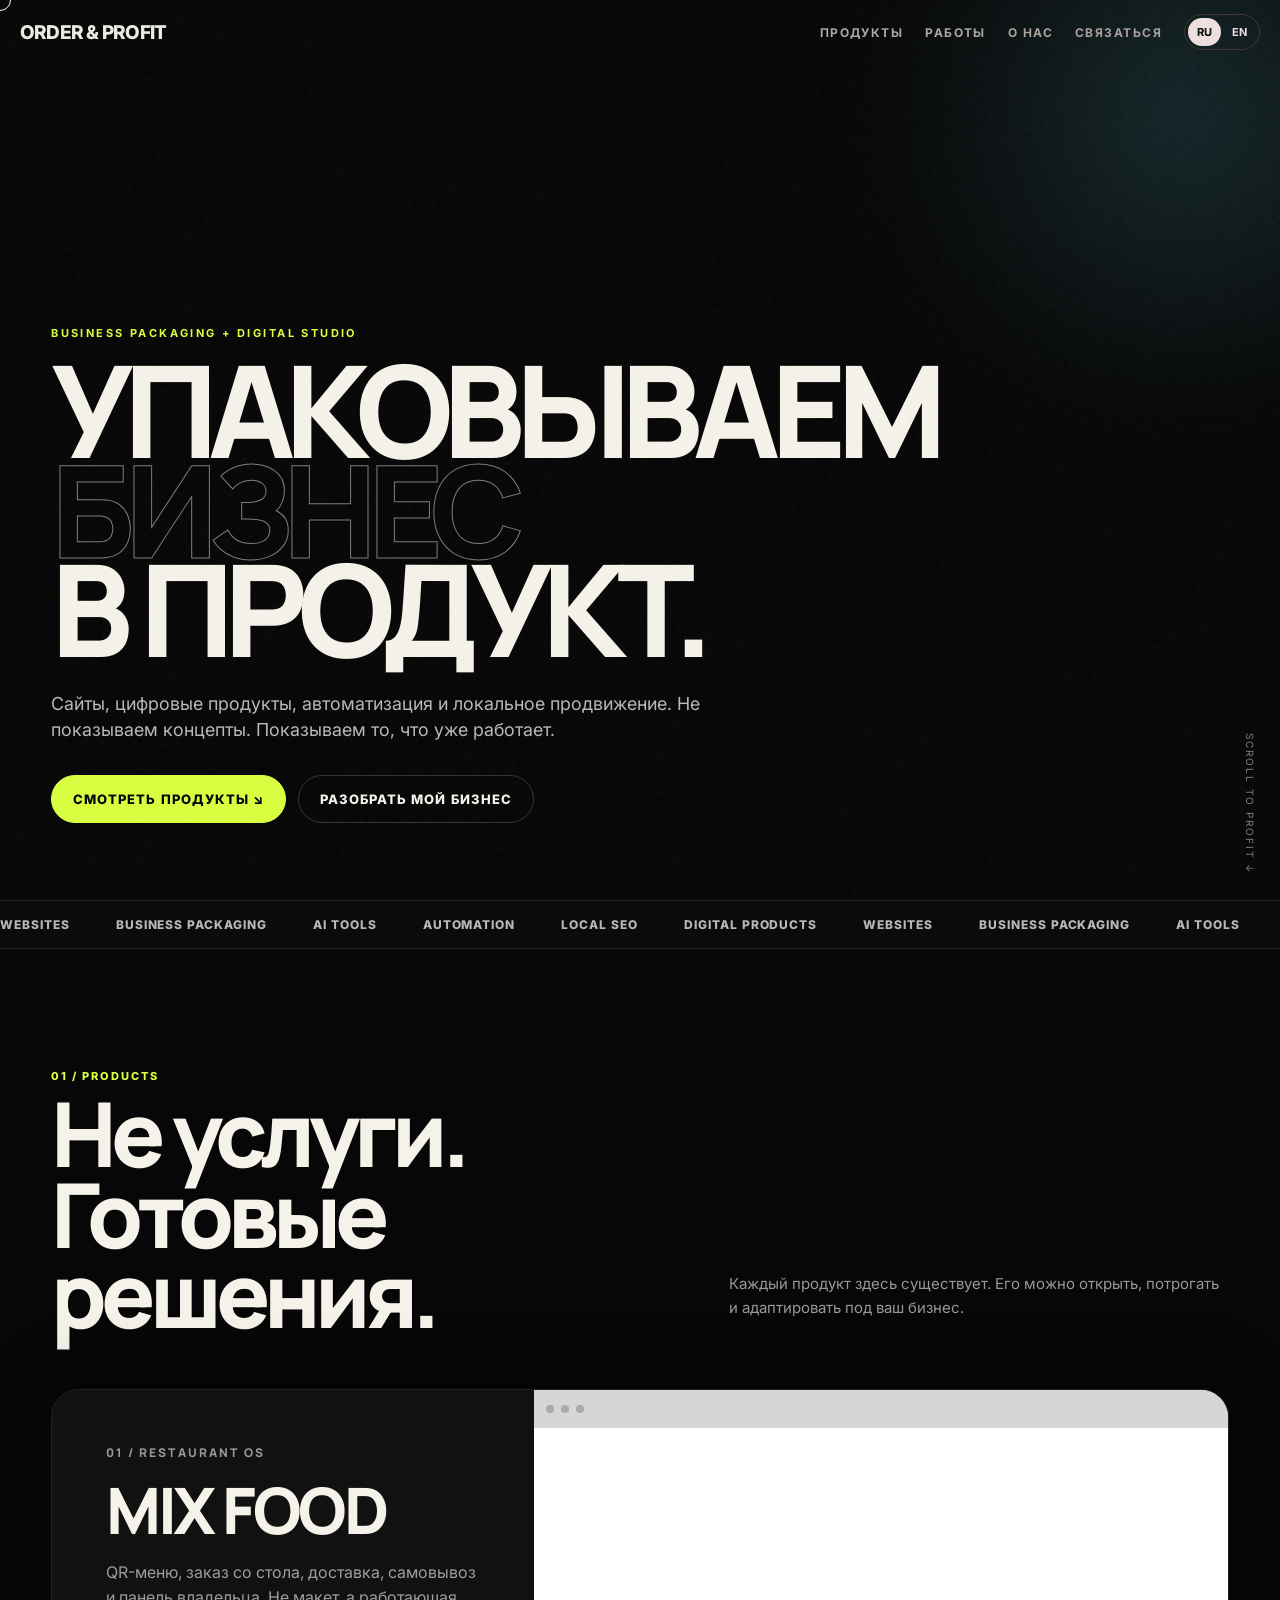
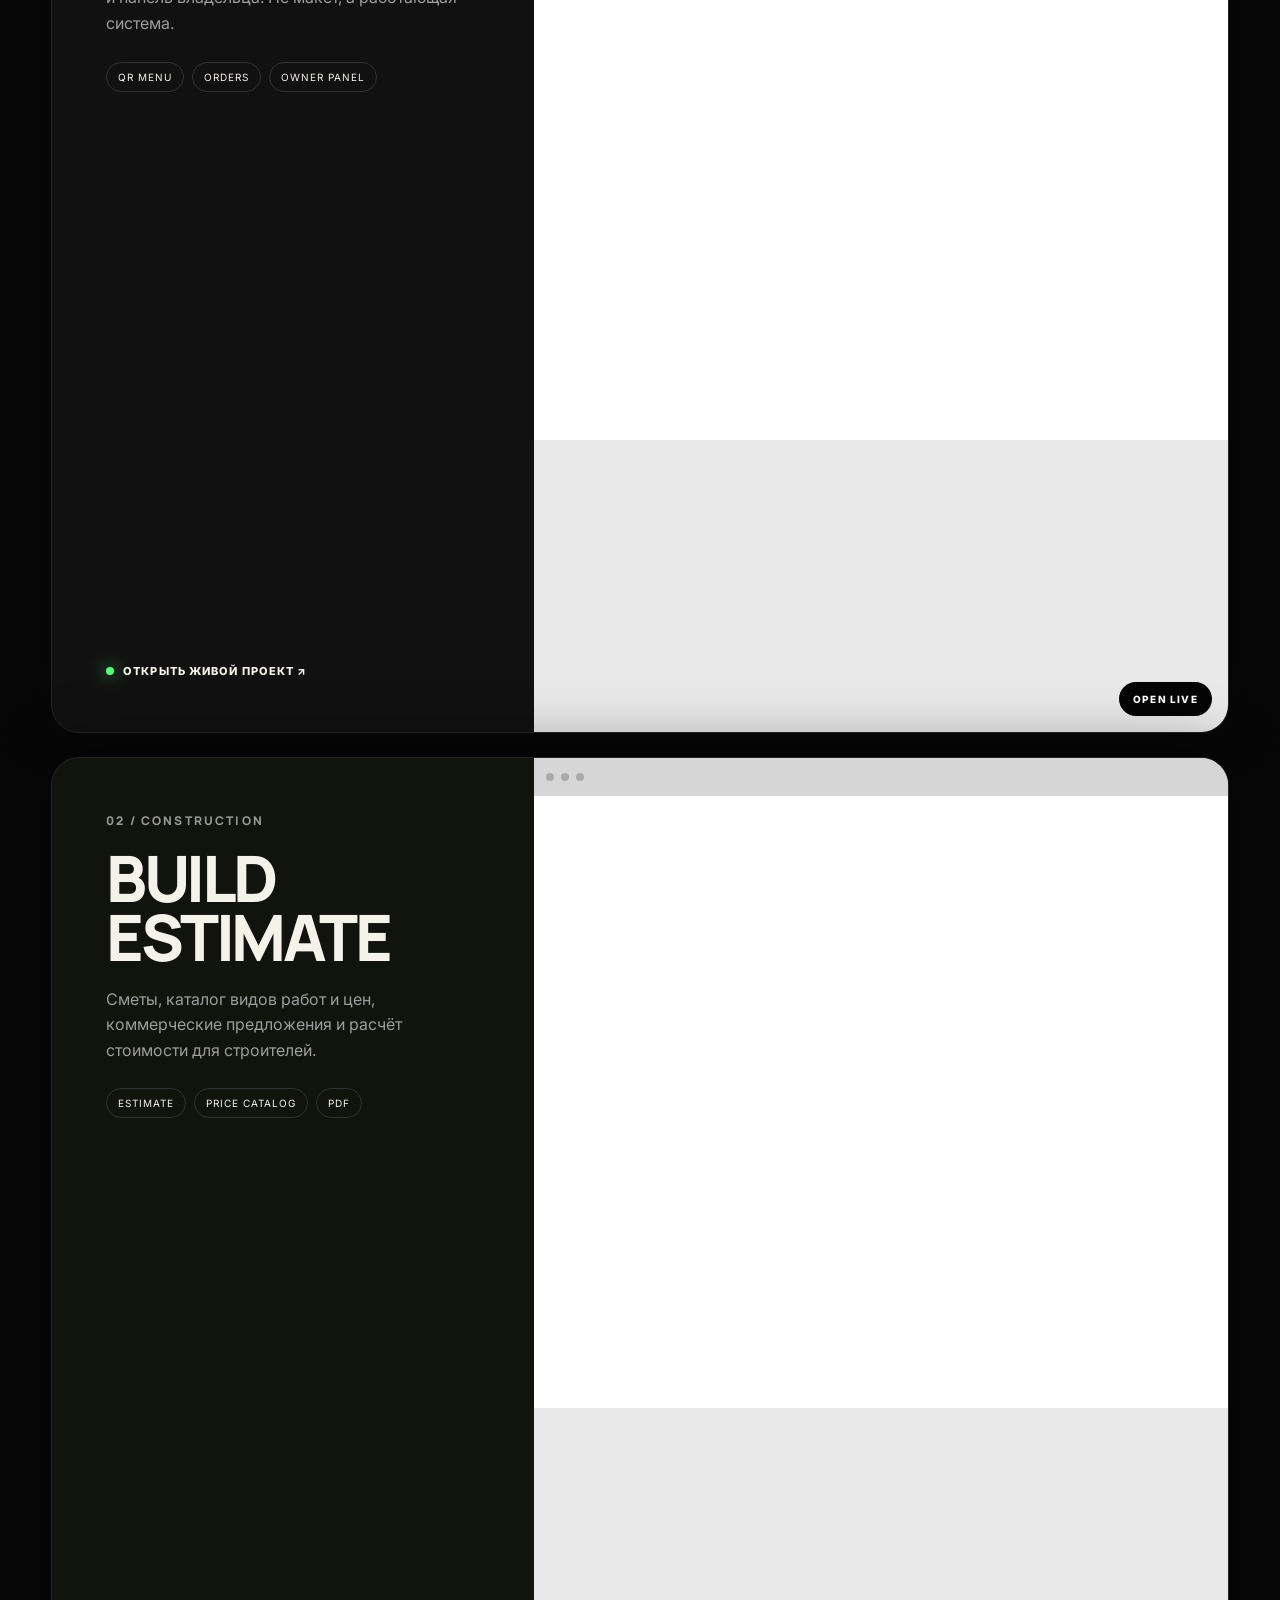
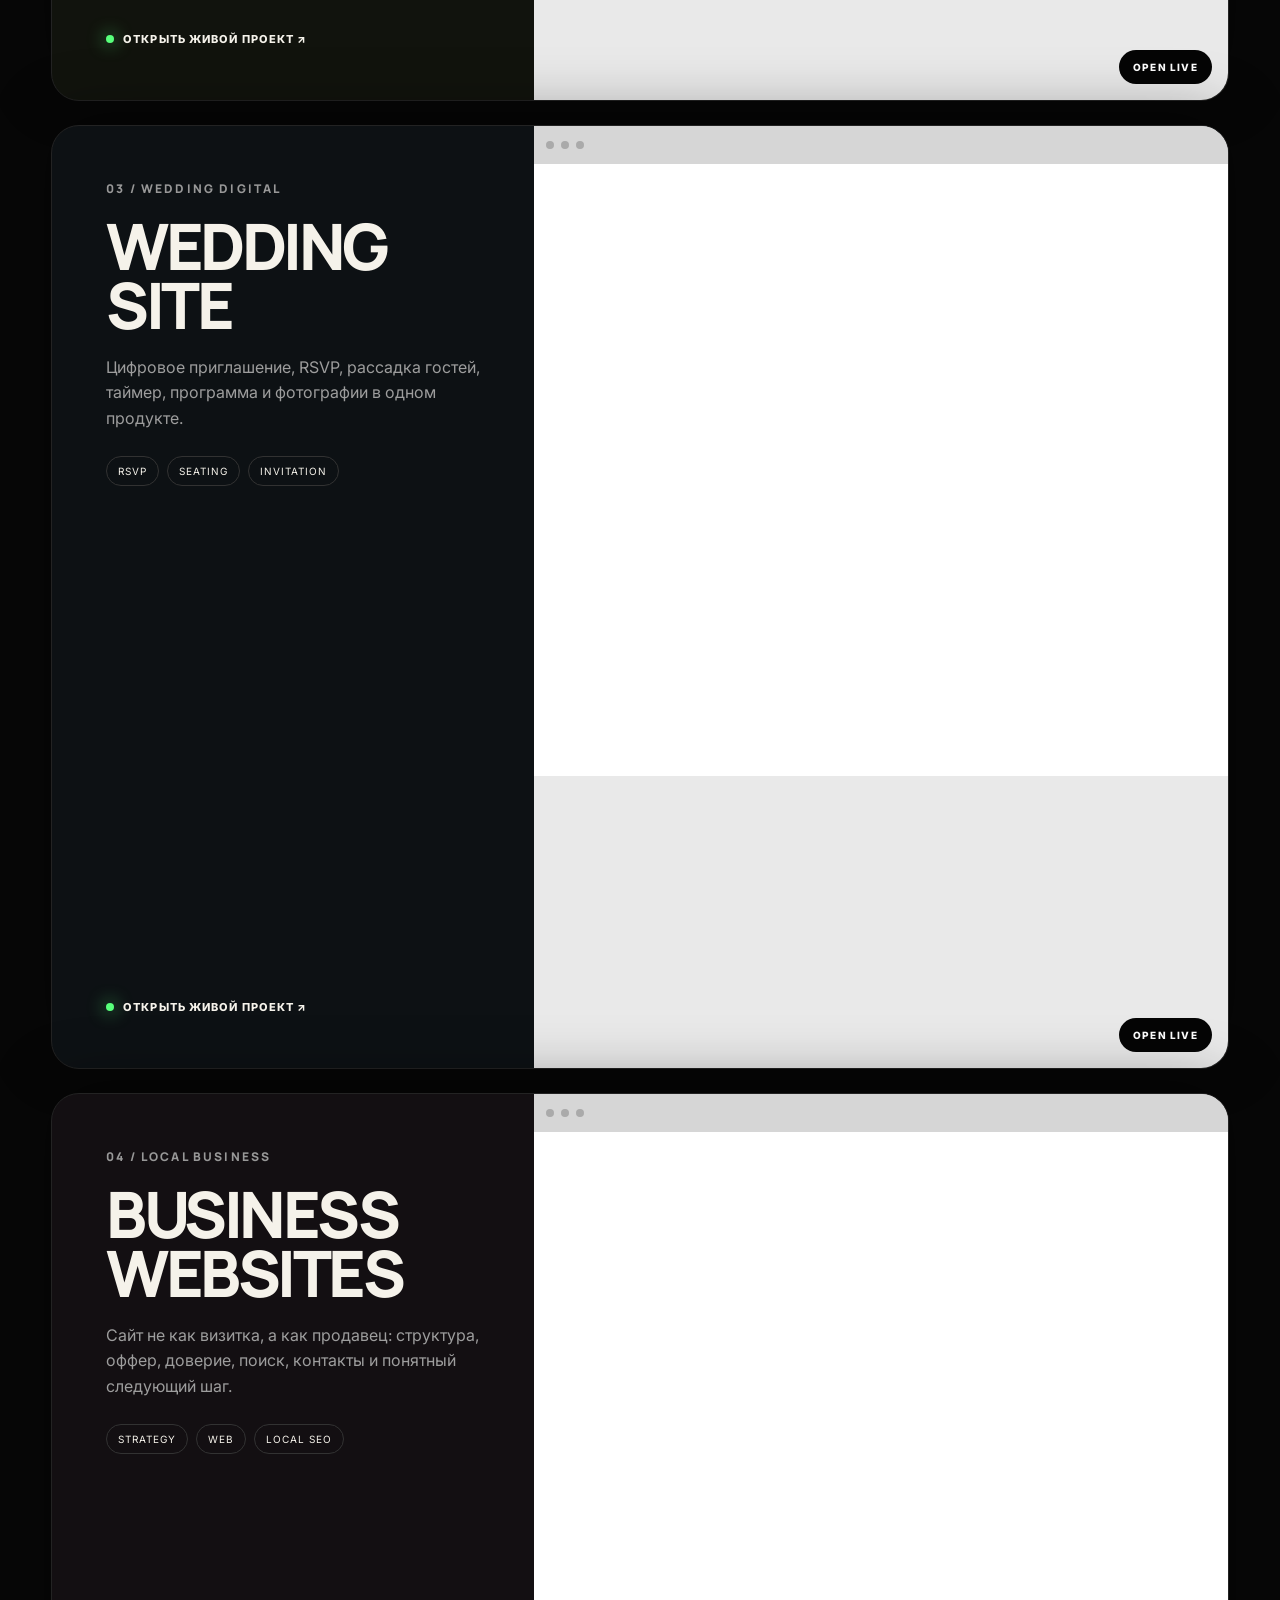
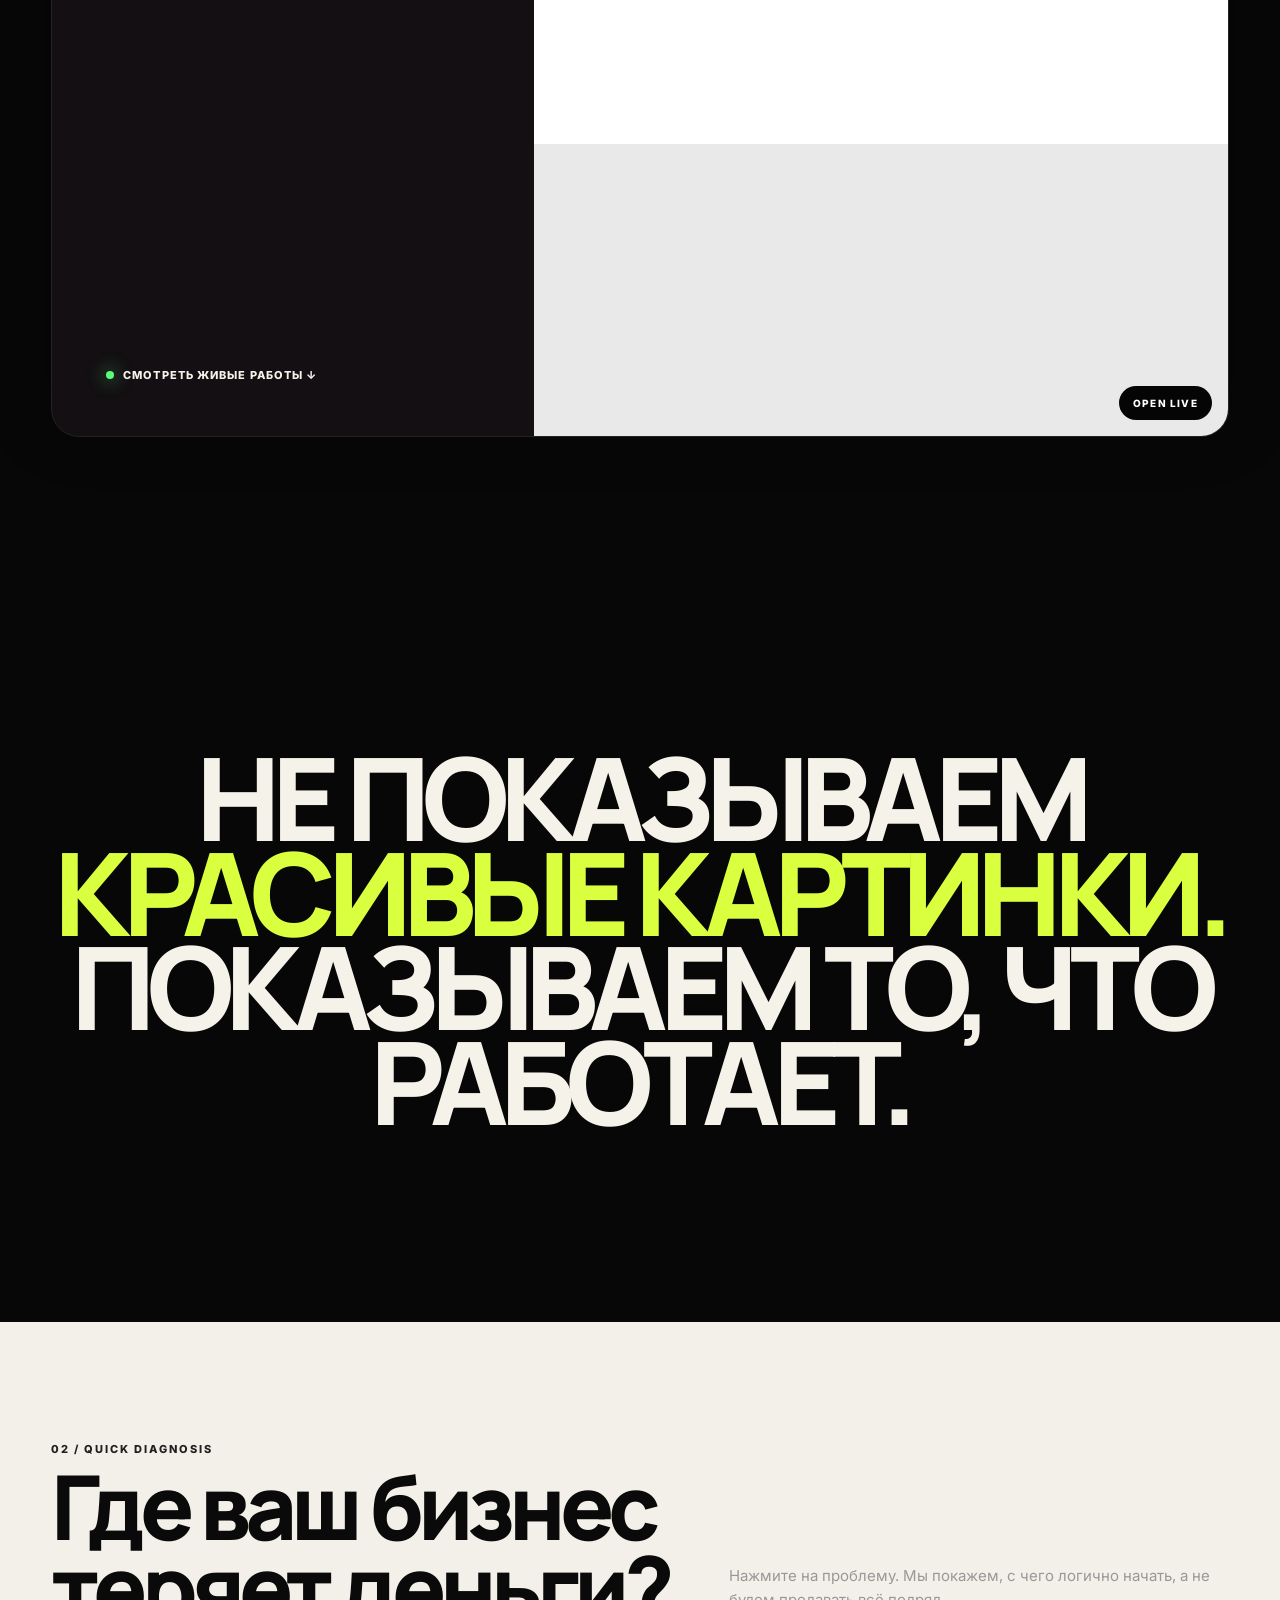
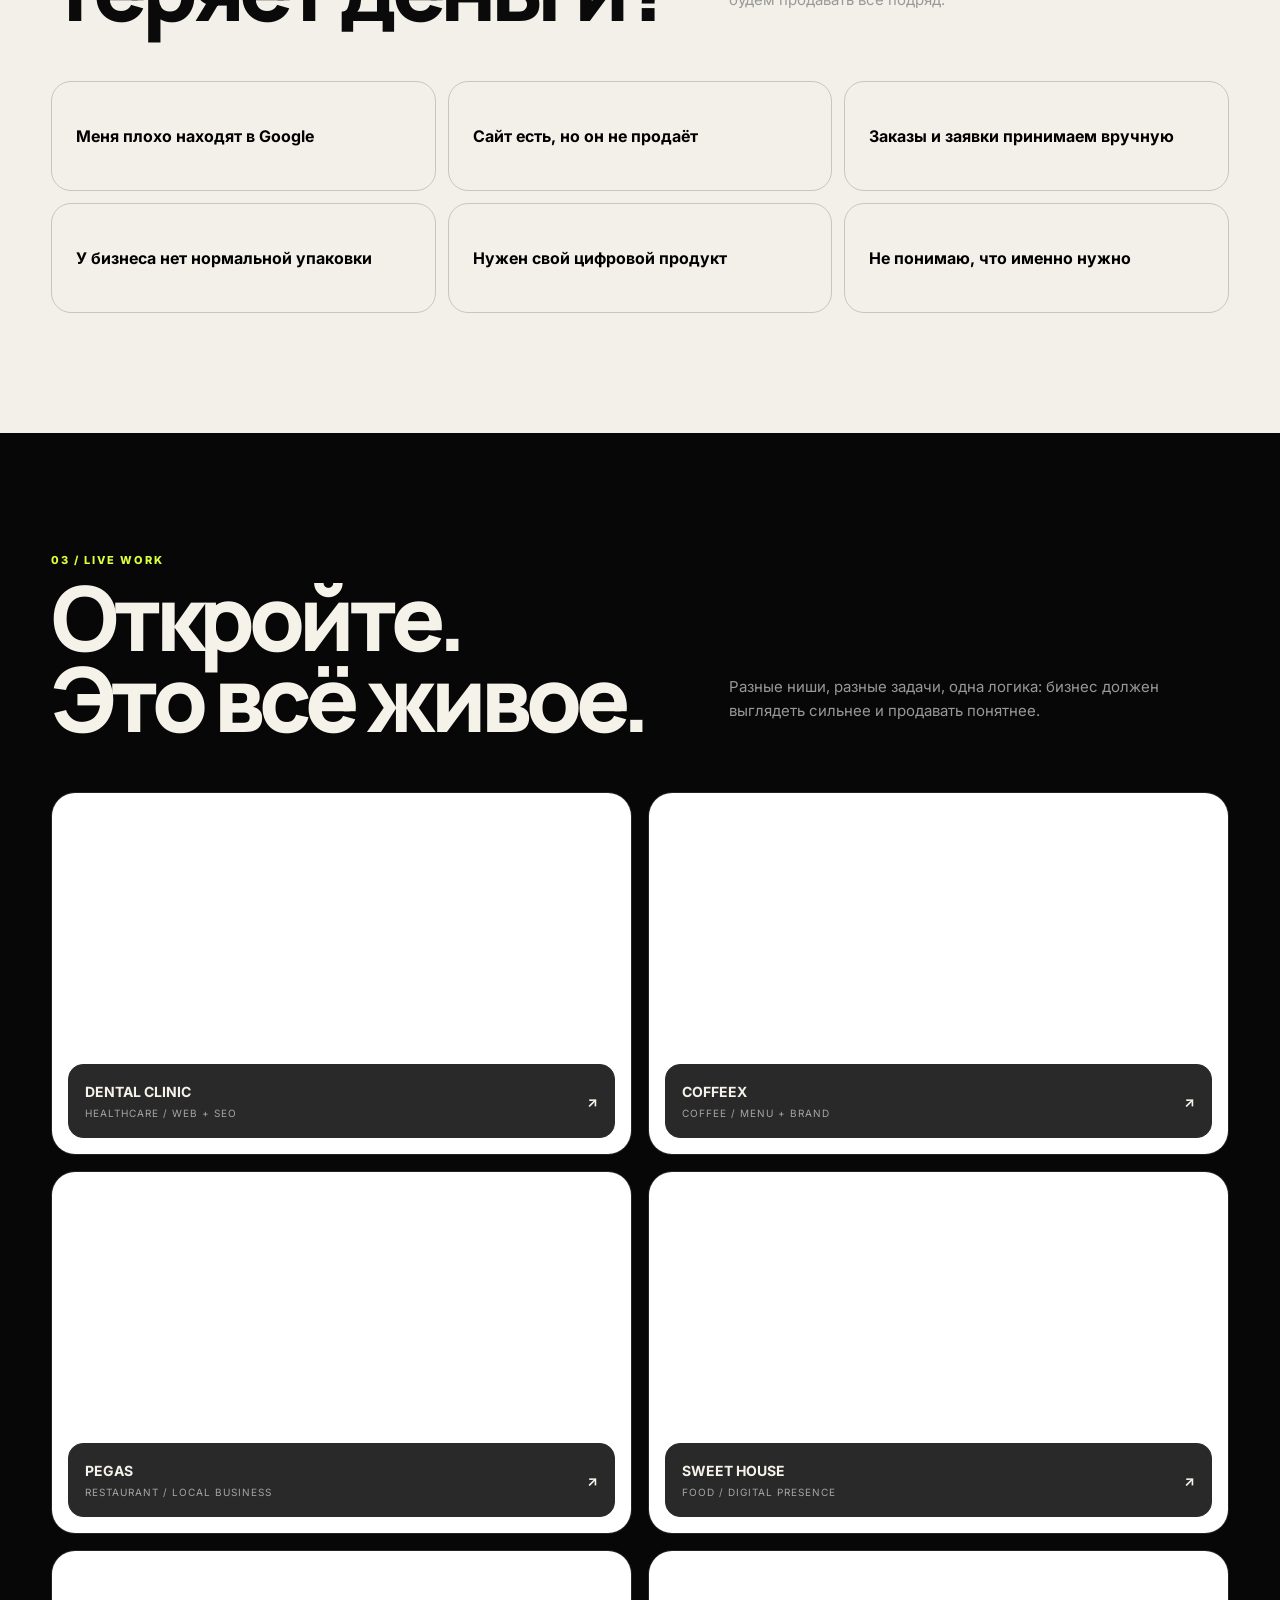
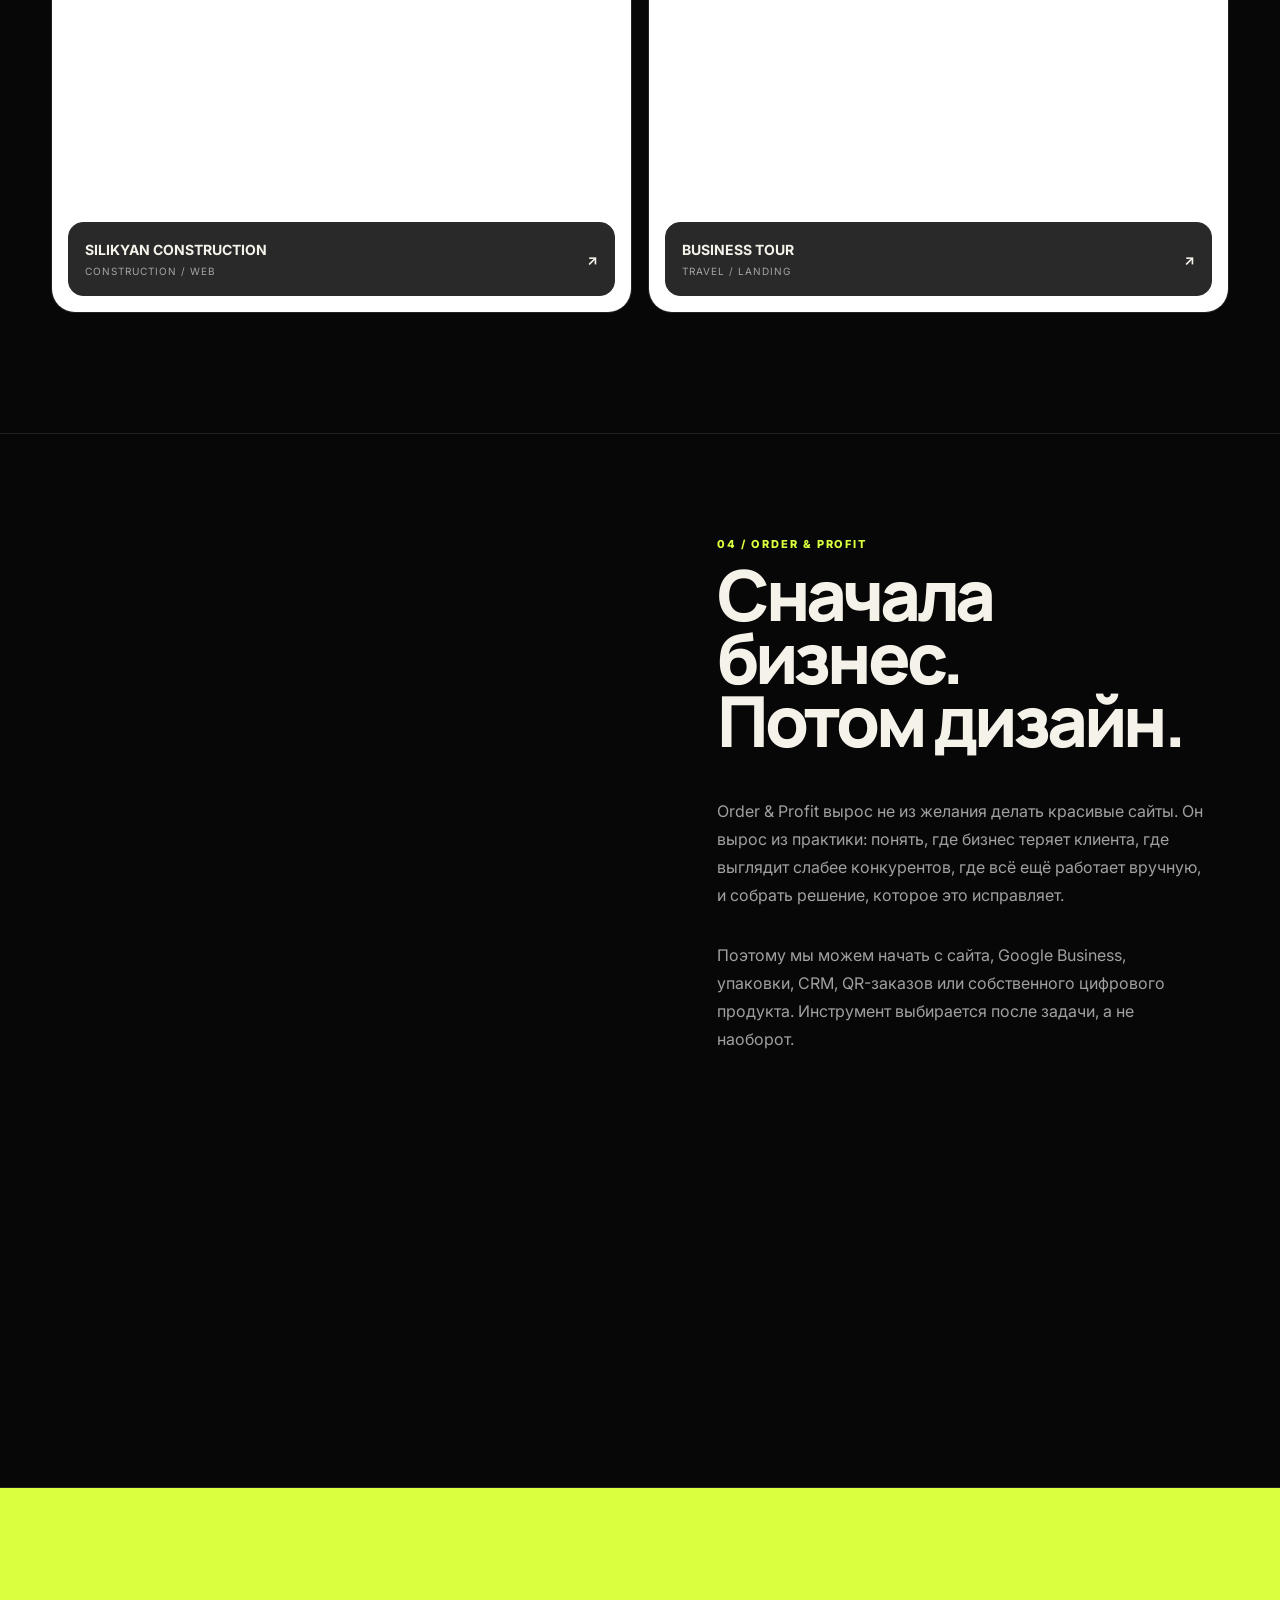
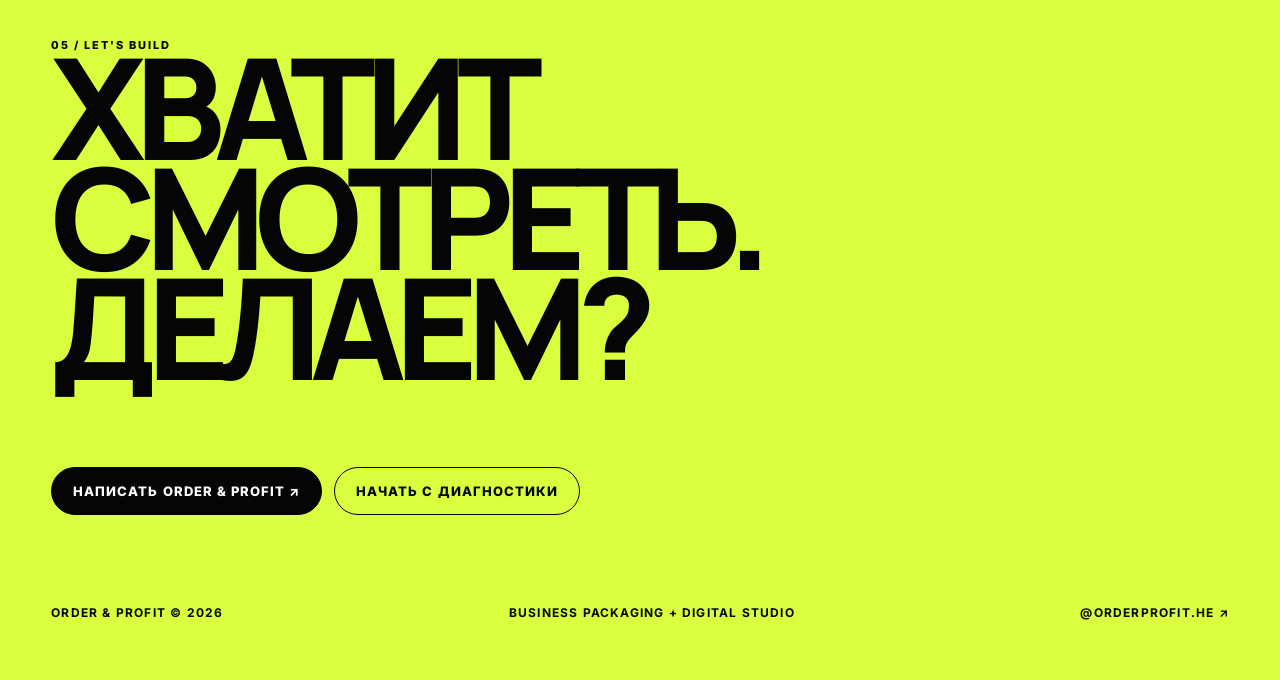
==== commit 8002394d: "Fix live Wedding and Build Estimate links" ====
--- a/index.html
+++ b/index.html
@@ -58,13 +58,13 @@
 
   <article class="product reveal"><div class="product-info">
    <div><div class="product-num">02 / CONSTRUCTION</div><h3>BUILD<br>ESTIMATE</h3><p data-i18n="p2">Сметы, каталог видов работ и цен, коммерческие предложения и расчёт стоимости для строителей.</p><div class="tags"><span class="tag">ESTIMATE</span><span class="tag">PRICE CATALOG</span><span class="tag">PDF</span></div></div>
-   <a class="live" href="https://xugushik-source.github.io/construction-calculator/" target="_blank"><span class="dot"></span><span data-i18n="openLive">Открыть живой проект ↗</span></a>
-  </div><a class="browser" href="https://xugushik-source.github.io/construction-calculator/" target="_blank"><div class="browserbar"><i></i><i></i><i></i></div><iframe loading="lazy" src="https://xugushik-source.github.io/construction-calculator/" title="Construction Calculator"></iframe></a></article>
+   <a class="live" href="https://buildestimate.xugushik.chatgpt.site/" target="_blank"><span class="dot"></span><span data-i18n="openLive">Открыть живой проект ↗</span></a>
+  </div><a class="browser" href="https://buildestimate.xugushik.chatgpt.site/" target="_blank"><div class="browserbar"><i></i><i></i><i></i></div><iframe loading="lazy" src="https://buildestimate.xugushik.chatgpt.site/" title="Build Estimate"></iframe></a></article>
 
   <article class="product reveal"><div class="product-info">
    <div><div class="product-num">03 / WEDDING DIGITAL</div><h3>WEDDING<br>SITE</h3><p data-i18n="p3">Цифровое приглашение, RSVP, рассадка гостей, таймер, программа и фотографии в одном продукте.</p><div class="tags"><span class="tag">RSVP</span><span class="tag">SEATING</span><span class="tag">INVITATION</span></div></div>
-   <a class="live" href="https://xugushik-source.github.io/wedding-site/" target="_blank"><span class="dot"></span><span data-i18n="openLive">Открыть живой проект ↗</span></a>
-  </div><a class="browser" href="https://xugushik-source.github.io/wedding-site/" target="_blank"><div class="browserbar"><i></i><i></i><i></i></div><iframe loading="lazy" src="https://xugushik-source.github.io/wedding-site/" title="Wedding site"></iframe></a></article>
+   <a class="live" href="https://wedding-site-harut3.vercel.app/i/anna-artur" target="_blank"><span class="dot"></span><span data-i18n="openLive">Открыть живой проект ↗</span></a>
+  </div><a class="browser" href="https://wedding-site-harut3.vercel.app/i/anna-artur" target="_blank"><div class="browserbar"><i></i><i></i><i></i></div><iframe loading="lazy" src="https://wedding-site-harut3.vercel.app/i/anna-artur" title="Wedding Invitation"></iframe></a></article>
 
   <article class="product reveal"><div class="product-info">
    <div><div class="product-num">04 / LOCAL BUSINESS</div><h3>BUSINESS<br>WEBSITES</h3><p data-i18n="p4">Сайт не как визитка, а как продавец: структура, оффер, доверие, поиск, контакты и понятный следующий шаг.</p><div class="tags"><span class="tag">STRATEGY</span><span class="tag">WEB</span><span class="tag">LOCAL SEO</span></div></div>
--- a/style.css
+++ b/style.css
@@ -0,0 +1,103 @@
+:root{
+ --bg:#070707;--bg2:#0e0e0e;--fg:#f5f2ea;--muted:#989898;--line:#232323;--acid:#d9ff3f;--cyan:#6ee7ff;--radius:28px;
+}
+*{box-sizing:border-box}
+html{scroll-behavior:smooth;background:var(--bg)}
+body{margin:0;background:var(--bg);color:var(--fg);font-family:Inter,Arial,sans-serif;overflow-x:hidden}
+a{color:inherit;text-decoration:none}
+button{font:inherit}
+::selection{background:var(--acid);color:#050505}
+.noise{position:fixed;inset:0;pointer-events:none;z-index:99;opacity:.035;background-image:url("data:image/svg+xml,%3Csvg viewBox='0 0 160 160' xmlns='http://www.w3.org/2000/svg'%3E%3Cfilter id='n'%3E%3CfeTurbulence type='fractalNoise' baseFrequency='.92' numOctaves='4' stitchTiles='stitch'/%3E%3C/filter%3E%3Crect width='100%25' height='100%25' filter='url(%23n)' opacity='.8'/%3E%3C/svg%3E")}
+.cursor{position:fixed;width:22px;height:22px;border:1px solid #fff;border-radius:50%;pointer-events:none;z-index:1000;transform:translate(-50%,-50%);mix-blend-mode:difference;transition:width .2s,height .2s,background .2s;display:none}
+@media (pointer:fine){.cursor{display:block}}
+.preload{position:fixed;inset:0;z-index:2000;background:#050505;display:grid;place-items:center;transition:opacity .7s,visibility .7s}
+.preload.off{opacity:0;visibility:hidden}
+.preload b{font:800 clamp(34px,7vw,110px)/.9 Manrope;letter-spacing:-.07em}
+.preload b span{color:var(--acid)}
+.top{position:fixed;top:0;left:0;right:0;z-index:500;padding:14px 20px;display:flex;align-items:center;justify-content:space-between;mix-blend-mode:difference}
+.brand{font-weight:800;letter-spacing:-.04em;font-size:19px}
+.nav{display:flex;gap:22px;align-items:center;font-size:12px;font-weight:700;text-transform:uppercase;letter-spacing:.12em}
+.nav a{opacity:.72;transition:.2s}.nav a:hover{opacity:1}
+.lang{display:flex;border:1px solid #555;border-radius:999px;padding:3px;gap:2px}
+.lang button{border:0;background:transparent;color:#fff;padding:7px 9px;border-radius:999px;cursor:pointer;font-weight:700;font-size:11px}
+.lang button.on{background:#fff;color:#000}
+.hero{min-height:100svh;position:relative;display:flex;align-items:flex-end;padding:110px 4vw 6vw;overflow:hidden}
+.hero::before{content:"";position:absolute;width:54vw;height:54vw;border-radius:50%;background:radial-gradient(circle,var(--cyan),transparent 63%);filter:blur(35px);opacity:.18;right:-18vw;top:-18vw;animation:float 9s ease-in-out infinite alternate}
+@keyframes float{to{transform:translate(-7vw,8vh) scale(1.12)}}
+.hero-photo{position:absolute;right:1.5vw;bottom:0;width:min(47vw,690px);height:88vh;background-size:cover;background-position:center top;filter:saturate(.75) contrast(1.08);border-radius:38px 38px 0 0;opacity:.88}
+.hero-shade{position:absolute;inset:0;background:linear-gradient(90deg,#070707 0%,#070707 36%,rgba(7,7,7,.45) 68%,rgba(7,7,7,.1));pointer-events:none}
+.hero-copy{position:relative;z-index:2;max-width:920px}
+.kicker{text-transform:uppercase;letter-spacing:.22em;font-weight:700;font-size:11px;color:var(--acid);margin-bottom:20px}
+.h1{font:800 clamp(58px,10vw,160px)/.78 Manrope;letter-spacing:-.075em;margin:0;text-wrap:balance}
+.h1 .ghost{color:transparent;-webkit-text-stroke:1px rgba(255,255,255,.48)}
+.hero p{font-size:clamp(16px,1.4vw,22px);line-height:1.45;color:#b9b9b9;max-width:650px;margin:32px 0}
+.actions{display:flex;gap:12px;flex-wrap:wrap}
+.btn{display:inline-flex;align-items:center;gap:10px;padding:15px 21px;border-radius:999px;border:1px solid #353535;font-size:13px;font-weight:800;text-transform:uppercase;letter-spacing:.08em;transition:.25s;cursor:pointer}
+.btn.primary{background:var(--acid);border-color:var(--acid);color:#050505}
+.btn:hover{transform:translateY(-3px) scale(1.01)}
+.scrollhint{position:absolute;right:24px;bottom:26px;writing-mode:vertical-rl;font-size:10px;letter-spacing:.2em;text-transform:uppercase;opacity:.5}
+.marquee{border-block:1px solid var(--line);overflow:hidden;padding:16px 0;background:#0b0b0b}
+.track{display:flex;width:max-content;gap:46px;animation:mar 24s linear infinite;text-transform:uppercase;font-weight:800;letter-spacing:.08em;font-size:12px;color:#b8b8b8}
+@keyframes mar{to{transform:translateX(-50%)}}
+.section{padding:120px 4vw}
+.section-head{display:flex;justify-content:space-between;gap:30px;align-items:flex-end;margin-bottom:54px}
+.eyebrow{font-size:11px;text-transform:uppercase;letter-spacing:.18em;color:var(--acid);font-weight:800}
+.title{font:800 clamp(44px,7vw,108px)/.9 Manrope;letter-spacing:-.065em;margin:10px 0 0;max-width:1100px}
+.lead{max-width:500px;color:var(--muted);line-height:1.6;font-size:15px}
+.products{display:grid;gap:24px}
+.product{position:sticky;top:72px;min-height:76vh;border:1px solid var(--line);border-radius:var(--radius);overflow:hidden;background:#111;display:grid;grid-template-columns:.82fr 1.18fr;box-shadow:0 -12px 60px rgba(0,0,0,.35)}
+.product-info{padding:54px;display:flex;flex-direction:column;justify-content:space-between;min-height:580px}
+.product-num{font:800 12px Manrope;letter-spacing:.18em;color:var(--muted)}
+.product h3{font:800 clamp(36px,5vw,72px)/.92 Manrope;letter-spacing:-.055em;margin:20px 0}
+.product p{color:#9d9d9d;line-height:1.6;max-width:480px}
+.tags{display:flex;flex-wrap:wrap;gap:8px;margin:25px 0}
+.tag{padding:8px 11px;border-radius:999px;border:1px solid #323232;font-size:10px;text-transform:uppercase;letter-spacing:.1em}
+.live{display:inline-flex;align-items:center;gap:9px;font-weight:800;text-transform:uppercase;letter-spacing:.1em;font-size:11px}
+.dot{width:8px;height:8px;background:#58ff7b;border-radius:50%;box-shadow:0 0 18px #58ff7b}
+.browser{background:#e9e9e9;min-height:580px;position:relative;overflow:hidden}
+.browserbar{height:38px;background:#d6d6d6;display:flex;gap:7px;align-items:center;padding:0 12px}
+.browserbar i{width:8px;height:8px;background:#aaa;border-radius:50%}
+.browser iframe{width:1280px;height:900px;border:0;transform:scale(.68);transform-origin:0 0;pointer-events:none;background:#fff}
+.browser::after{content:"OPEN LIVE";position:absolute;right:16px;bottom:16px;background:#050505;color:#fff;padding:11px 14px;border-radius:999px;font-size:10px;font-weight:800;letter-spacing:.12em}
+.product:nth-child(2){background:#11130d}.product:nth-child(3){background:#0d1114}.product:nth-child(4){background:#130f12}
+.statement{padding:150px 4vw;min-height:85vh;display:grid;place-items:center;text-align:center;position:relative;overflow:hidden}
+.statement h2{font:800 clamp(50px,9vw,140px)/.82 Manrope;letter-spacing:-.075em;margin:0;max-width:1250px}
+.statement h2 span{color:var(--acid)}
+.diagnose{padding:120px 4vw;background:#f2f0e9;color:#0a0a0a}
+.diagnose .eyebrow{color:#202020}
+.problem-grid{display:grid;grid-template-columns:repeat(3,1fr);gap:12px;margin-top:45px}
+.problem{border:1px solid #c9c6bc;background:transparent;padding:24px;border-radius:20px;text-align:left;cursor:pointer;transition:.25s;font-weight:700;font-size:16px;min-height:110px}
+.problem:hover,.problem.active{background:#0a0a0a;color:#fff;transform:translateY(-4px)}
+.solution{margin-top:18px;padding:26px;border-radius:20px;background:#0a0a0a;color:#fff;display:none}
+.solution.show{display:block;animation:reveal .45s ease}
+@keyframes reveal{from{opacity:0;transform:translateY(10px)}}
+.solution strong{color:var(--acid)}
+.work-grid{display:grid;grid-template-columns:repeat(2,1fr);gap:16px}
+.work{position:relative;aspect-ratio:16/10;border:1px solid var(--line);border-radius:24px;overflow:hidden;background:#111}
+.work iframe{width:1440px;height:900px;border:0;transform:scale(.54);transform-origin:0 0;pointer-events:none;background:#fff;filter:saturate(.9)}
+.work .cap{position:absolute;left:16px;right:16px;bottom:16px;background:rgba(6,6,6,.86);backdrop-filter:blur(10px);border:1px solid #2a2a2a;padding:16px;border-radius:15px;display:flex;justify-content:space-between;gap:12px;align-items:center}
+.cap b{font-size:14px}.cap span{font-size:10px;letter-spacing:.1em;text-transform:uppercase;color:#a5a5a5}
+.founder{display:grid;grid-template-columns:1fr 1fr;min-height:82vh;border-top:1px solid var(--line);border-bottom:1px solid var(--line)}
+.founder-photo{min-height:650px;background-size:cover;background-position:center 25%}
+.founder-copy{padding:8vw 6vw;display:flex;flex-direction:column;justify-content:center}
+.founder-copy h2{font:800 clamp(42px,5.5vw,85px)/.9 Manrope;letter-spacing:-.06em;margin:12px 0 28px}
+.founder-copy p{font-size:16px;line-height:1.75;color:#a0a0a0;max-width:650px}
+.process-photo{margin-top:36px;border-radius:24px;overflow:hidden;height:280px;background-size:cover;background-position:center 38%}
+.final{padding:150px 4vw 60px;min-height:88vh;display:flex;flex-direction:column;justify-content:space-between;background:var(--acid);color:#050505}
+.final h2{font:800 clamp(62px,11vw,170px)/.78 Manrope;letter-spacing:-.08em;margin:0;max-width:1200px}
+.final .btn{border-color:#050505}.final .btn.primary{background:#050505;color:#fff}
+.foot{display:flex;justify-content:space-between;gap:20px;align-items:flex-end;margin-top:90px;font-size:12px;font-weight:700;text-transform:uppercase;letter-spacing:.1em}
+.reveal{opacity:0;transform:translateY(25px);transition:opacity .8s ease,transform .8s ease}.reveal.in{opacity:1;transform:none}
+[data-lang]{transition:opacity .22s ease,filter .22s ease}body.switching [data-lang]{opacity:0;filter:blur(5px)}
+@media(max-width:900px){
+ .nav a:not(.keep){display:none}.top{mix-blend-mode:normal;background:linear-gradient(#070707,transparent)}
+ .hero{padding:100px 20px 42px;align-items:flex-end;min-height:94svh}.hero-photo{width:100%;height:72vh;right:0;opacity:.5;border-radius:0}.hero-shade{background:linear-gradient(0deg,#070707 0%,rgba(7,7,7,.2) 70%)}
+ .h1{font-size:clamp(56px,19vw,92px)}.hero p{font-size:15px;max-width:92%}.scrollhint{display:none}
+ .section{padding:82px 18px}.section-head{display:block}.lead{margin-top:20px}
+ .product{position:relative;top:auto;grid-template-columns:1fr;min-height:auto}.product-info{padding:30px 22px;min-height:auto}.browser{min-height:390px}.browser iframe{transform:scale(.42)}
+ .problem-grid{grid-template-columns:1fr}.diagnose{padding:82px 18px}
+ .work-grid{grid-template-columns:1fr}.work{aspect-ratio:4/3}.work iframe{transform:scale(.37)}
+ .founder{grid-template-columns:1fr}.founder-photo{min-height:540px}.founder-copy{padding:70px 22px}
+ .final{padding:100px 20px 40px}.foot{display:block}.foot>*{margin-top:12px}
+}
+@media(prefers-reduced-motion:reduce){*{scroll-behavior:auto!important;animation:none!important;transition:none!important}}
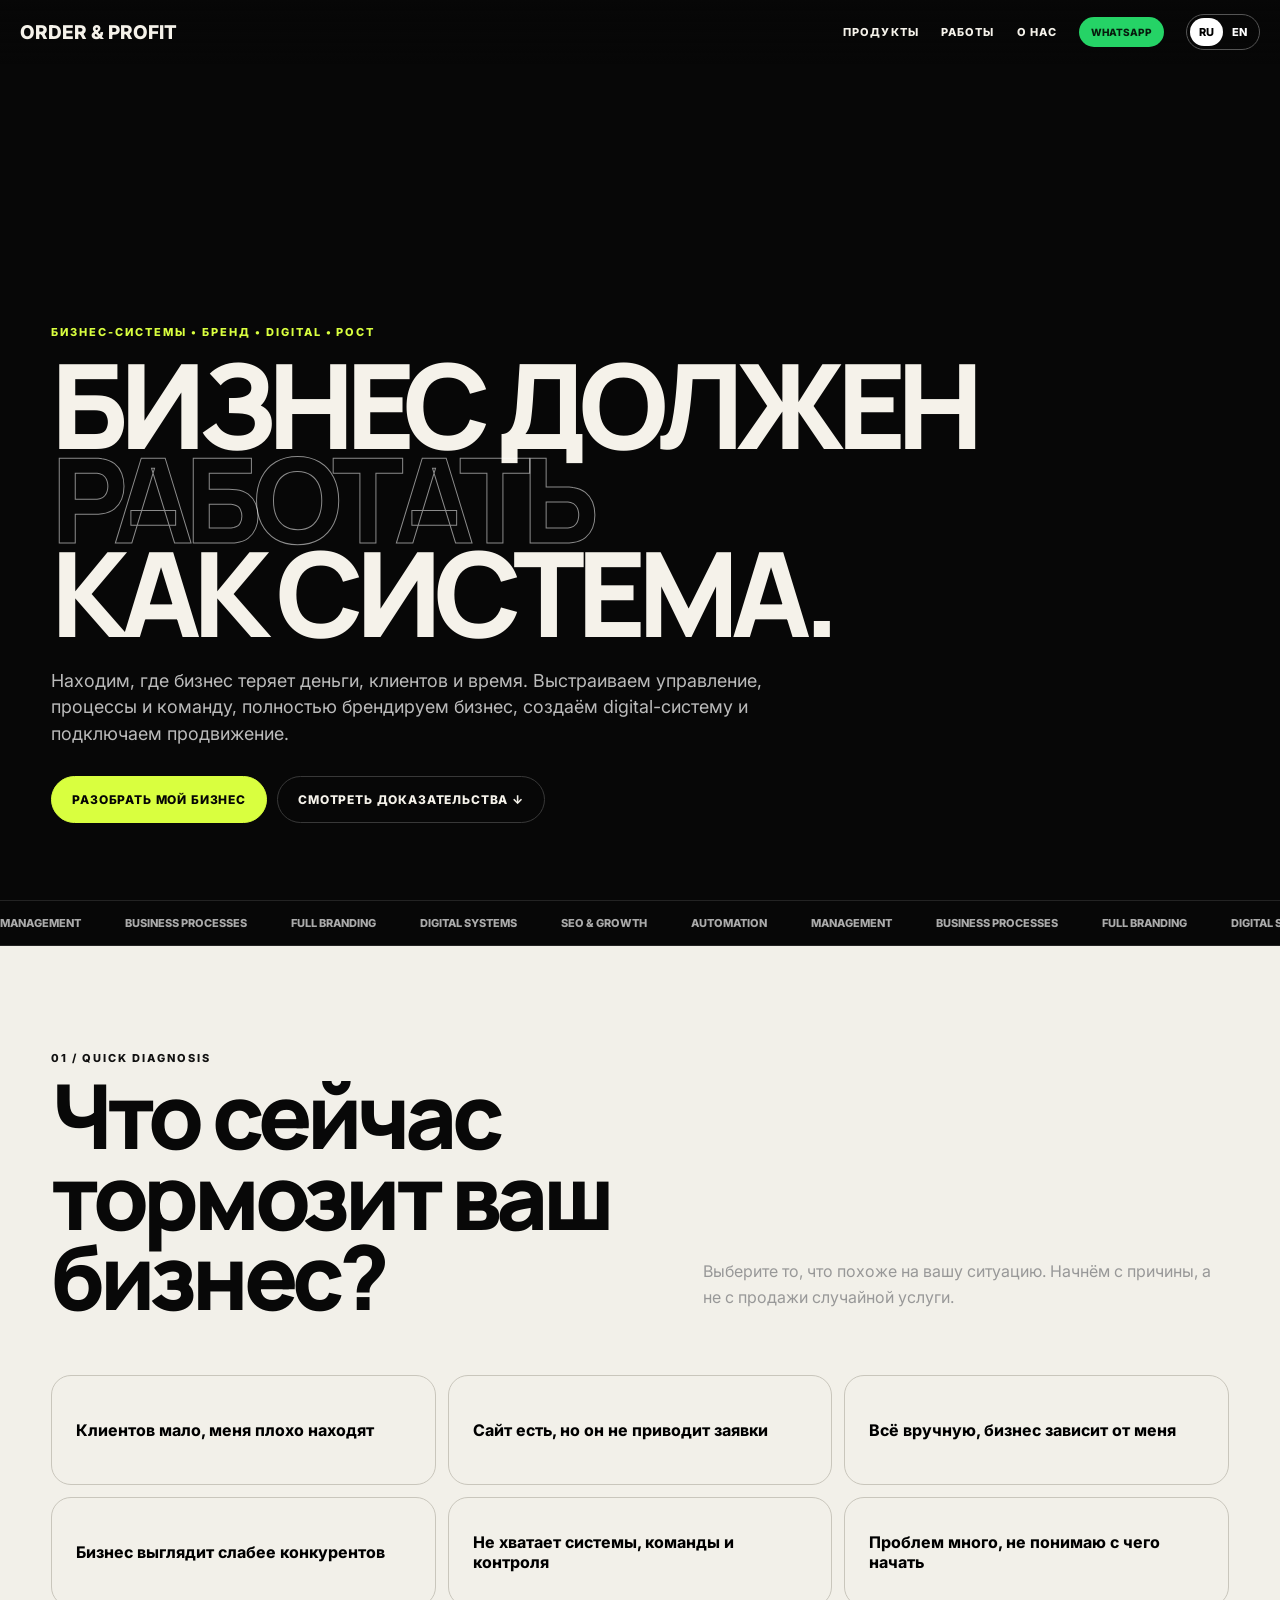
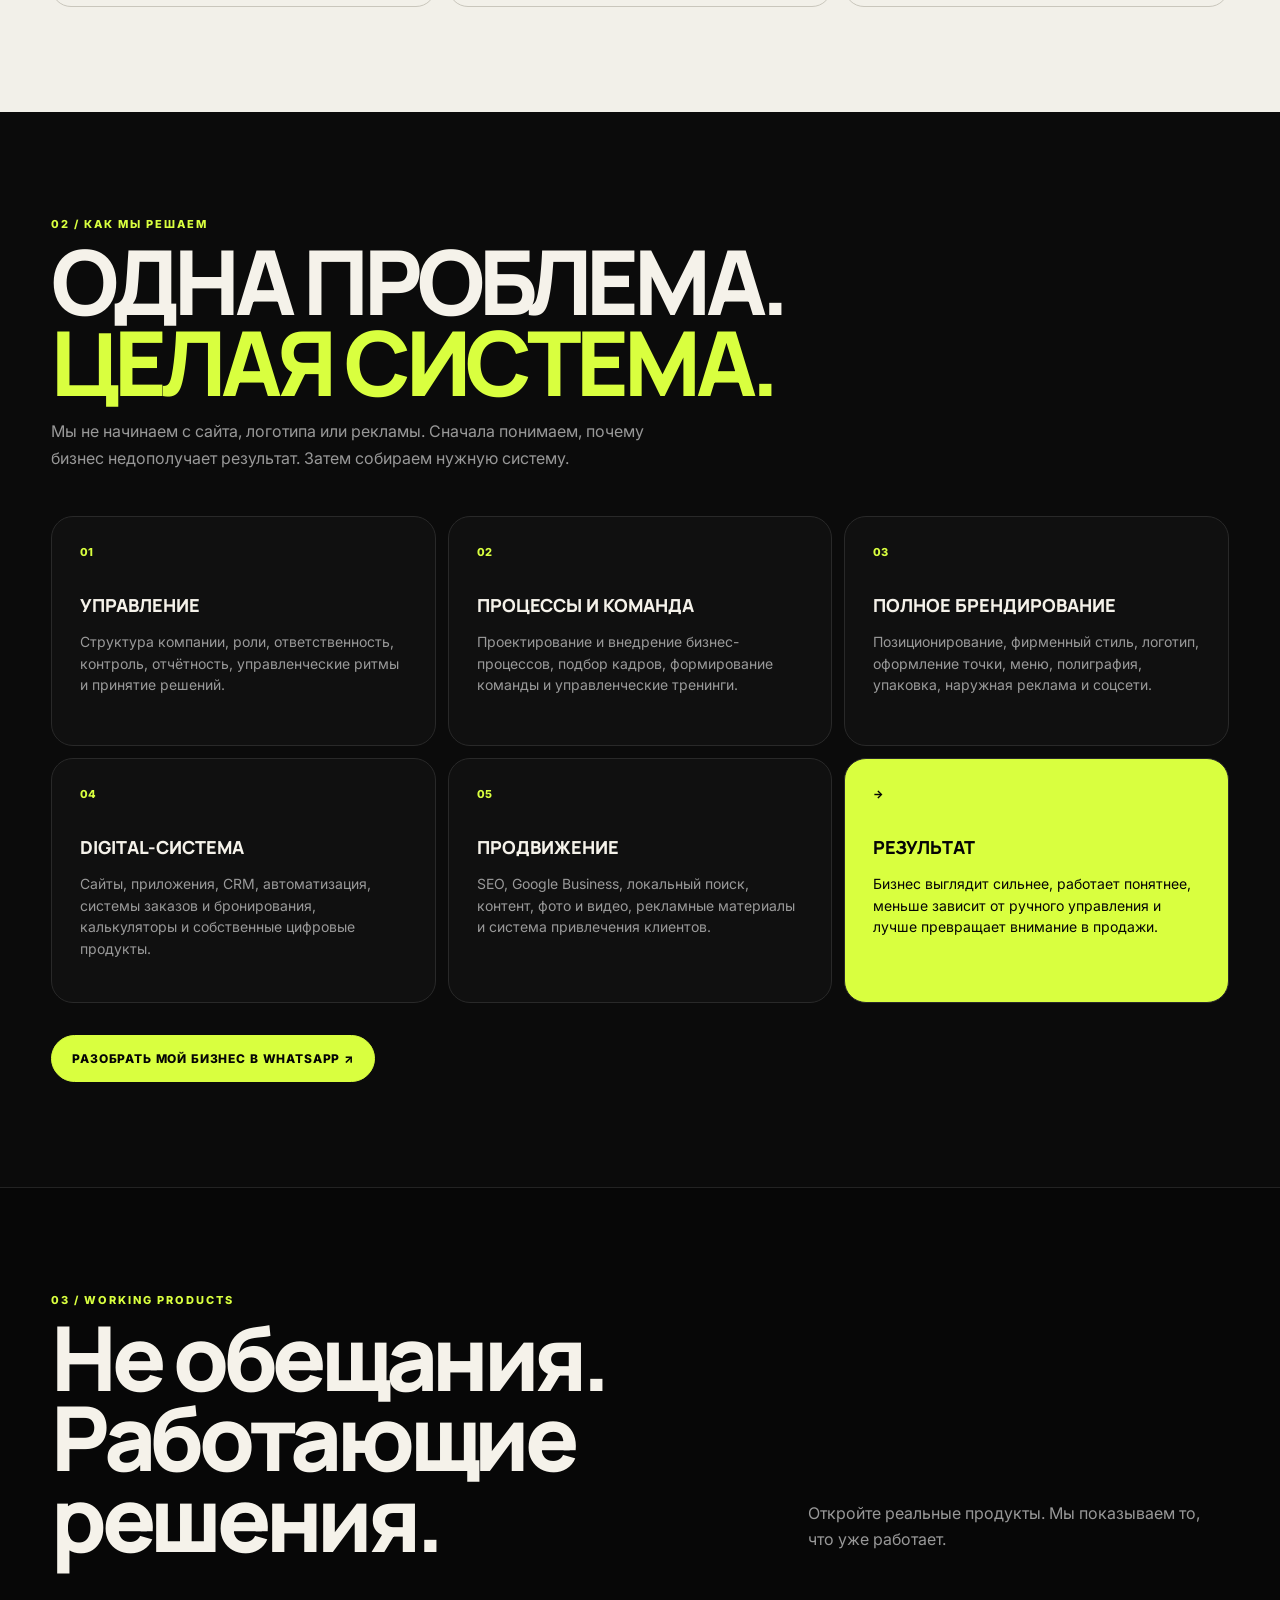
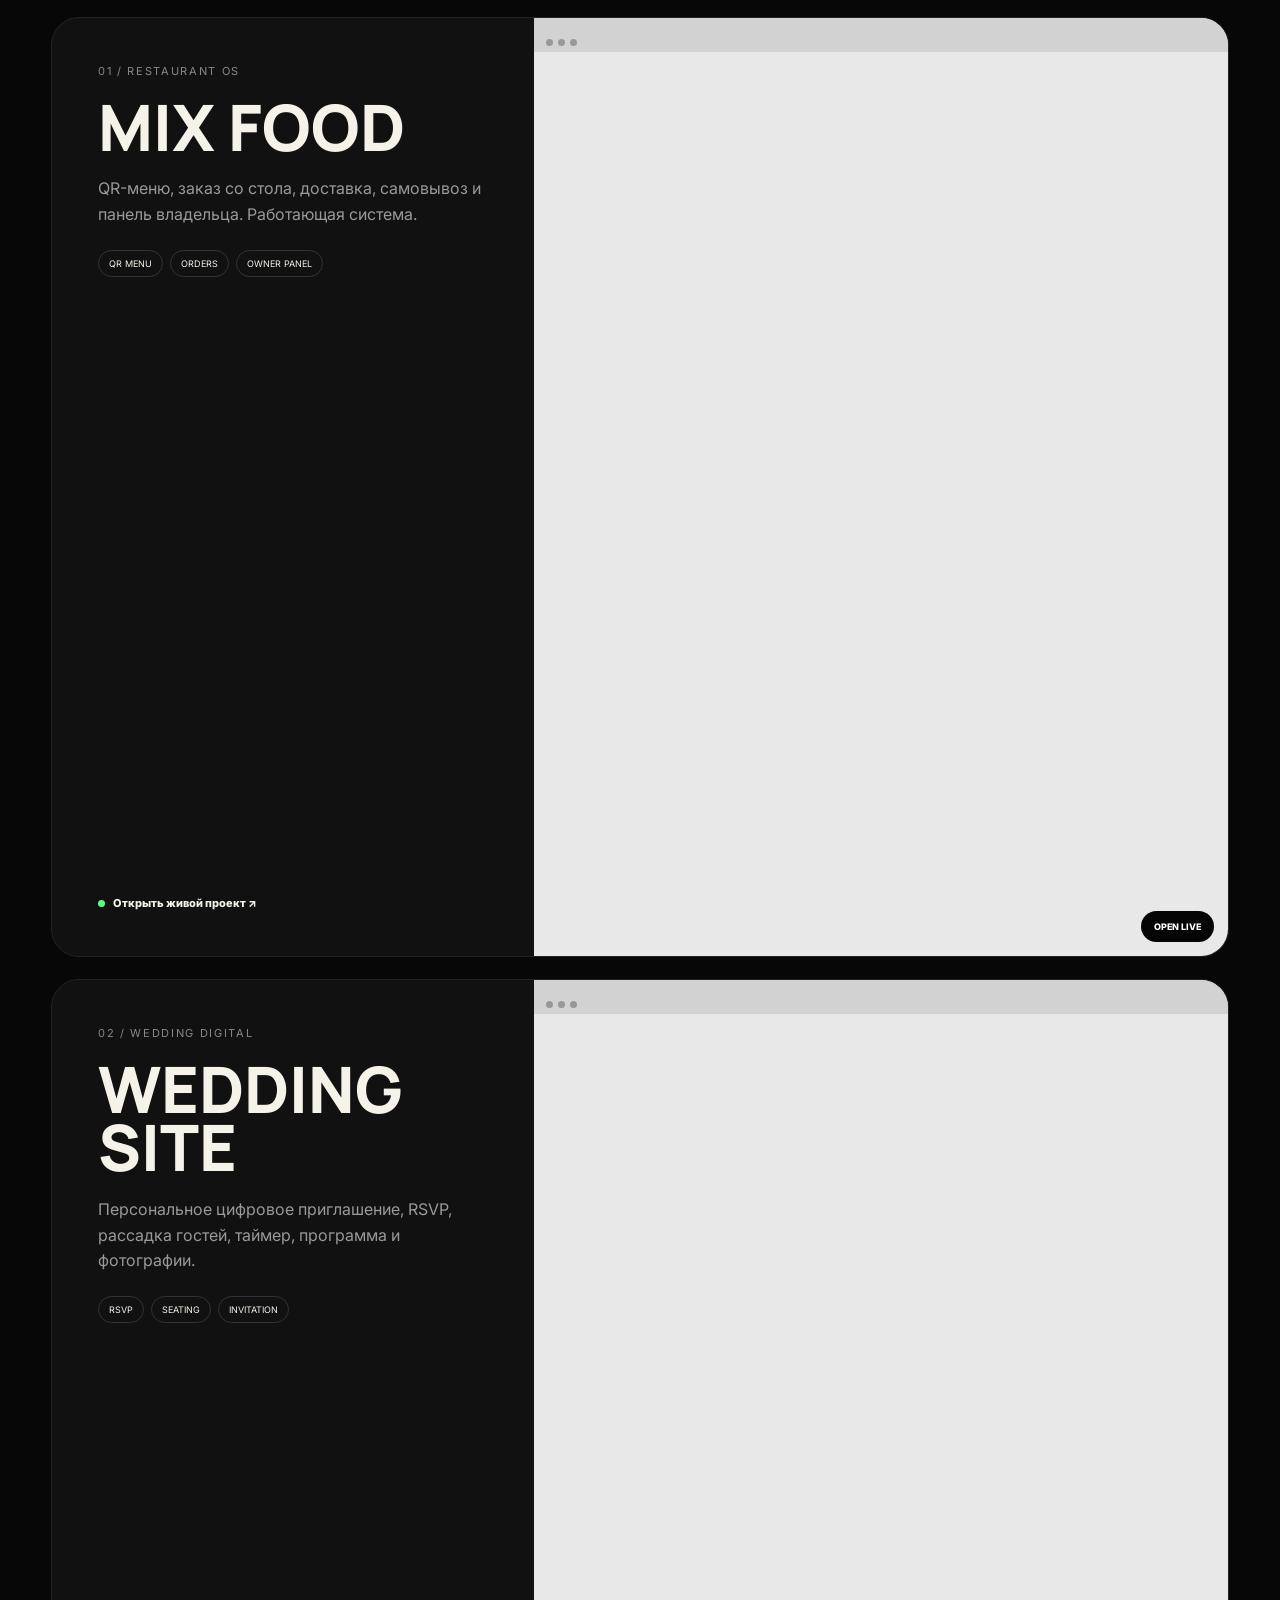
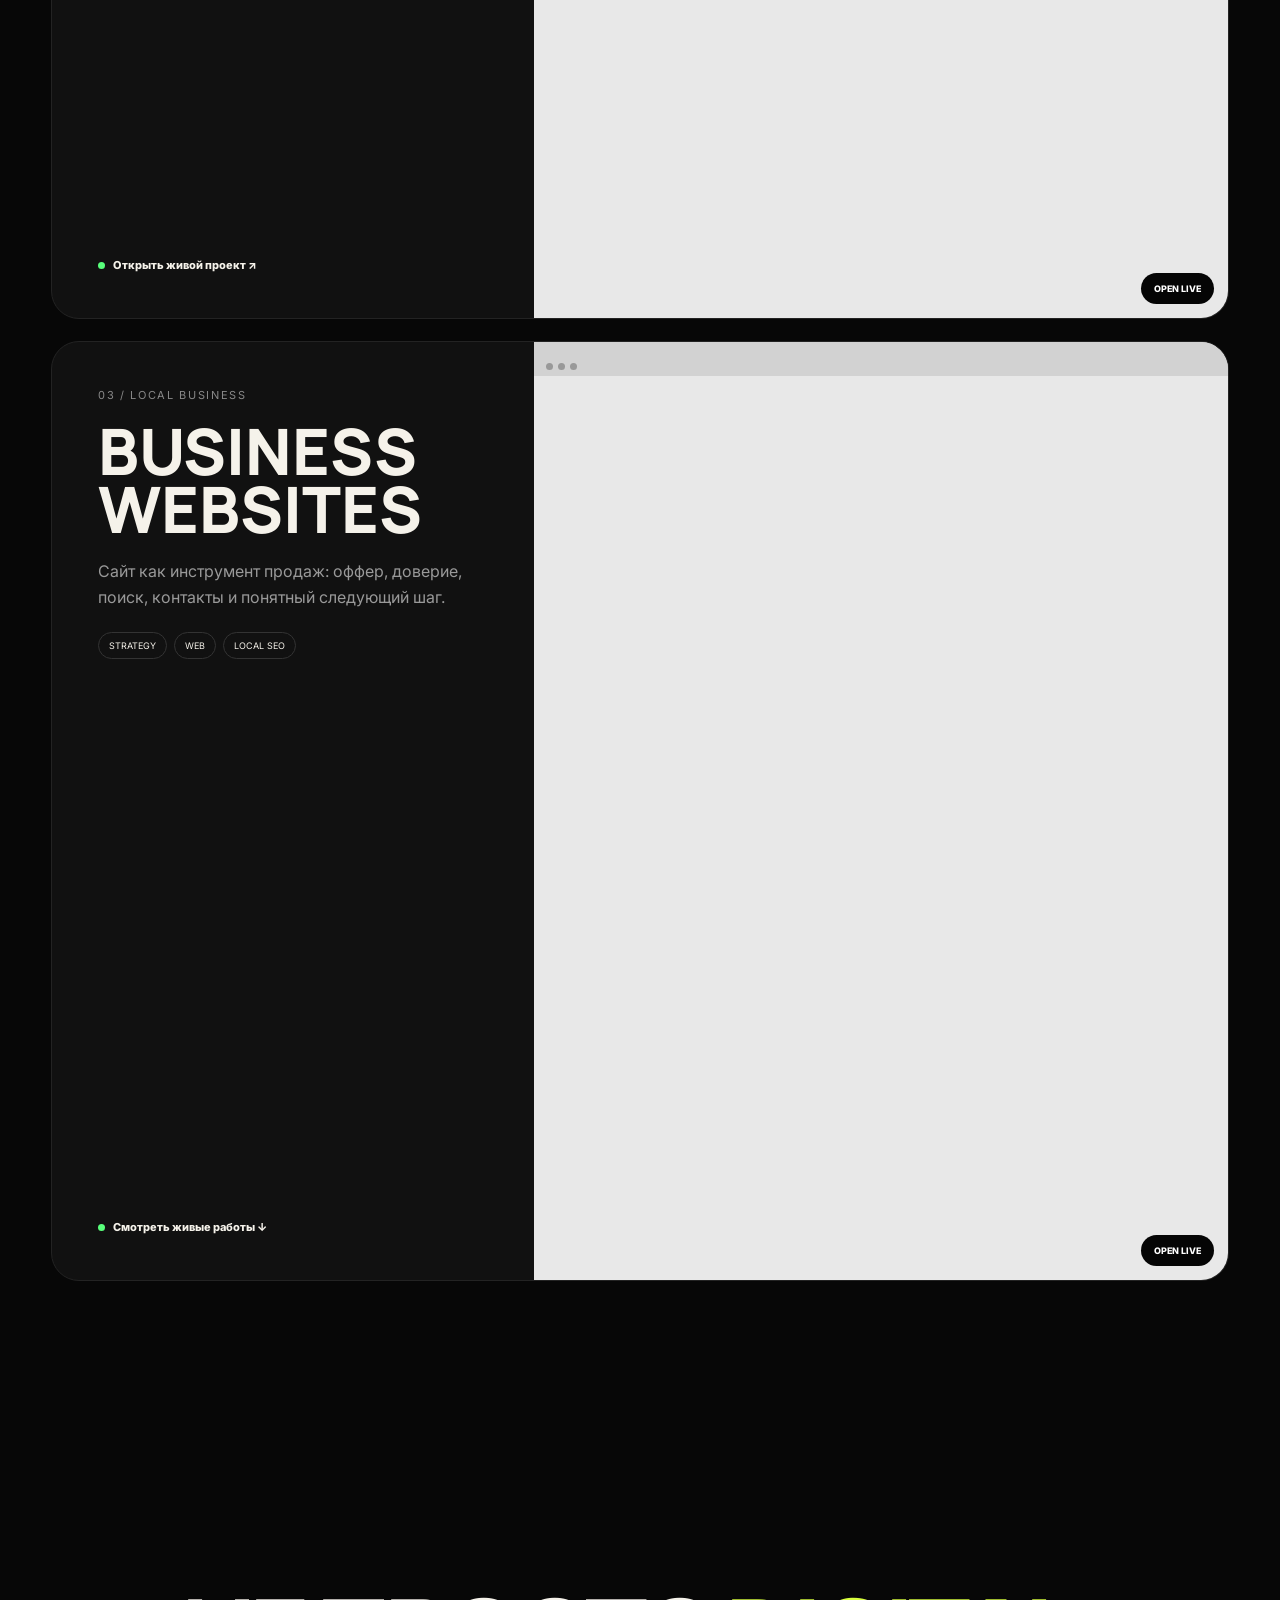
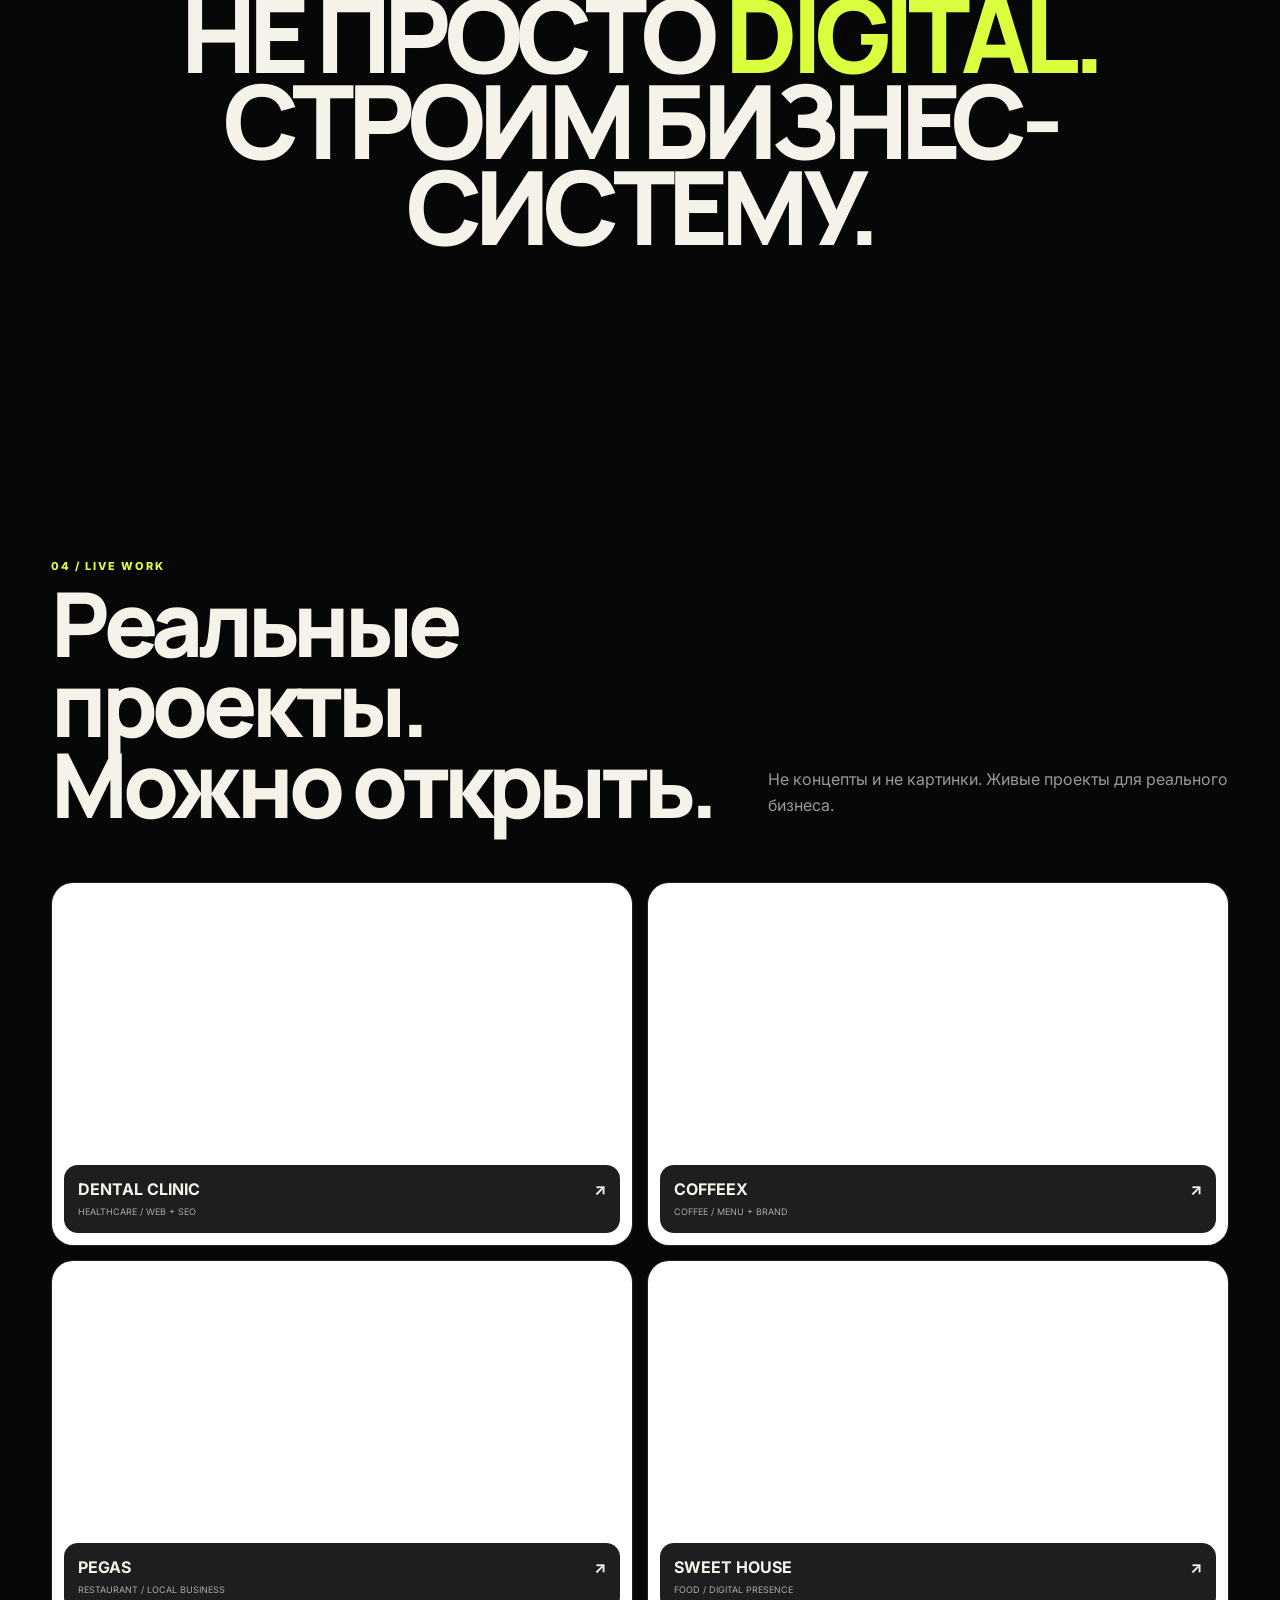
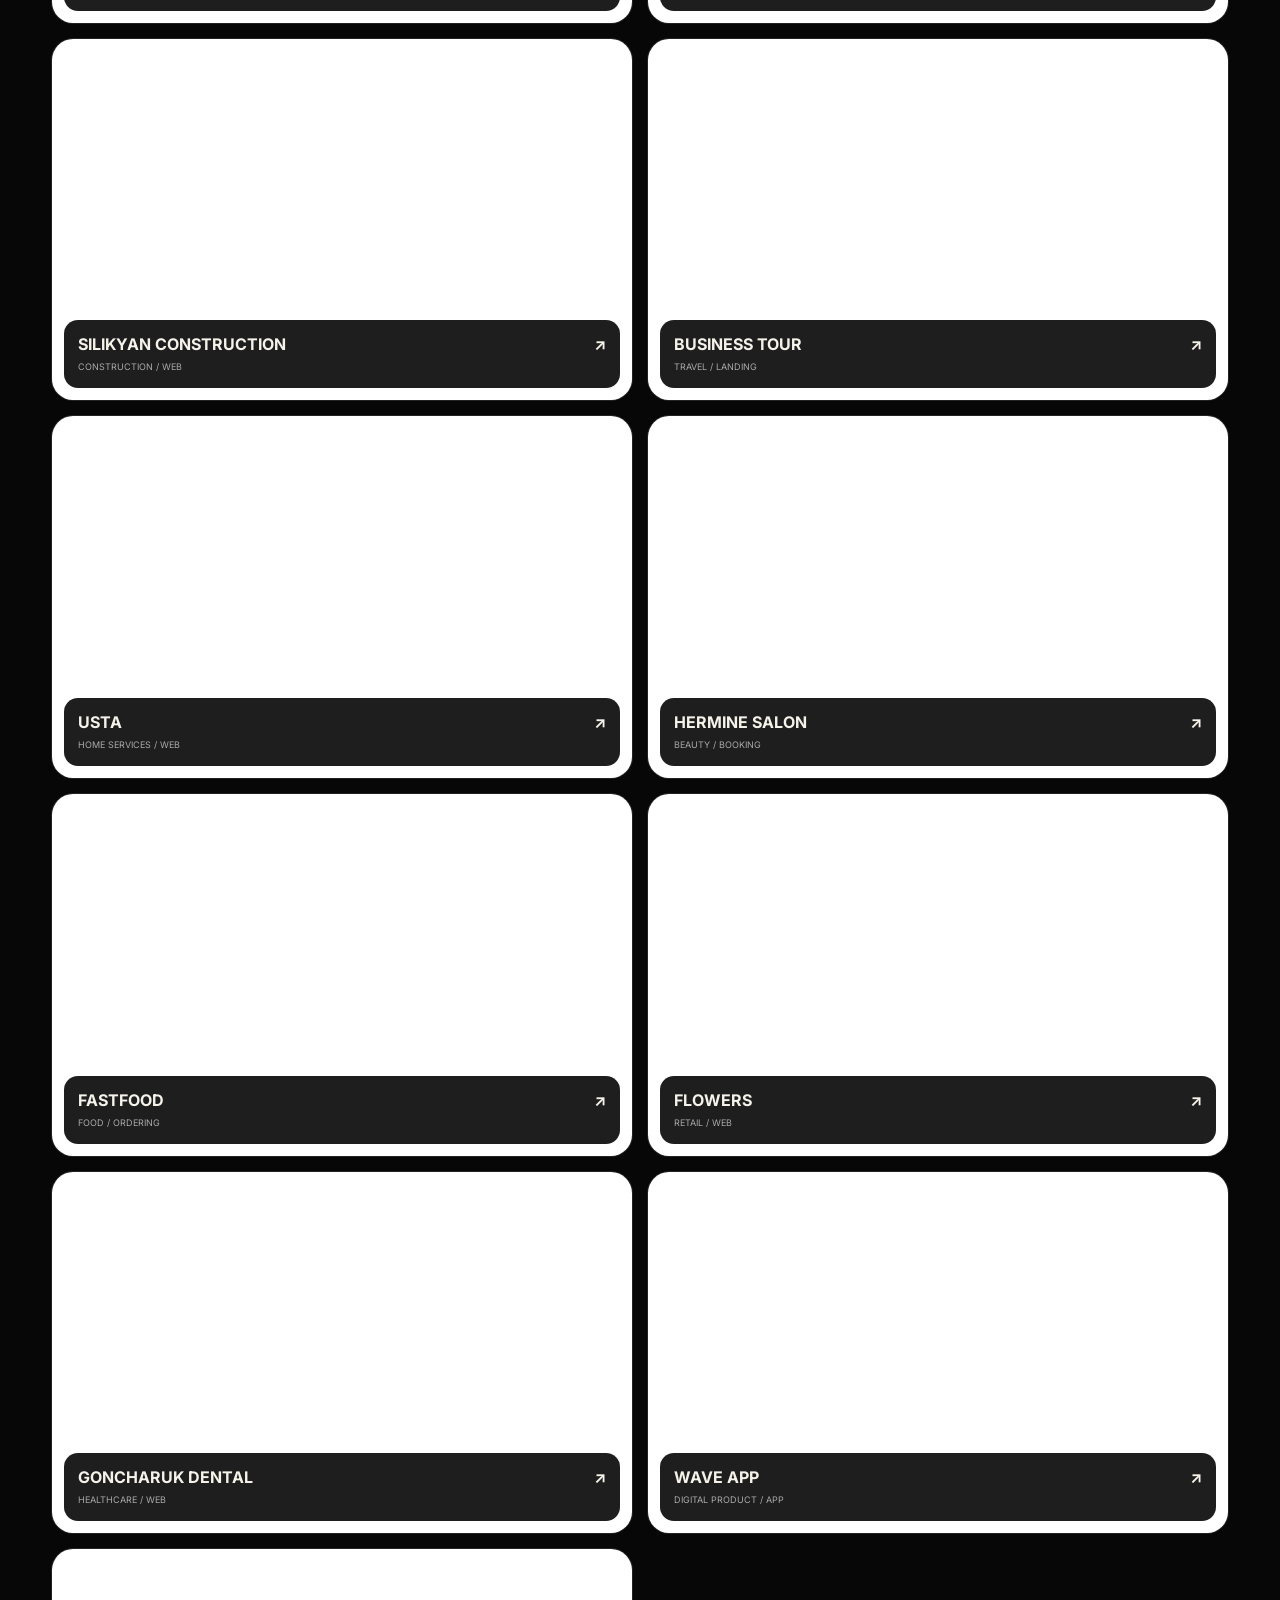
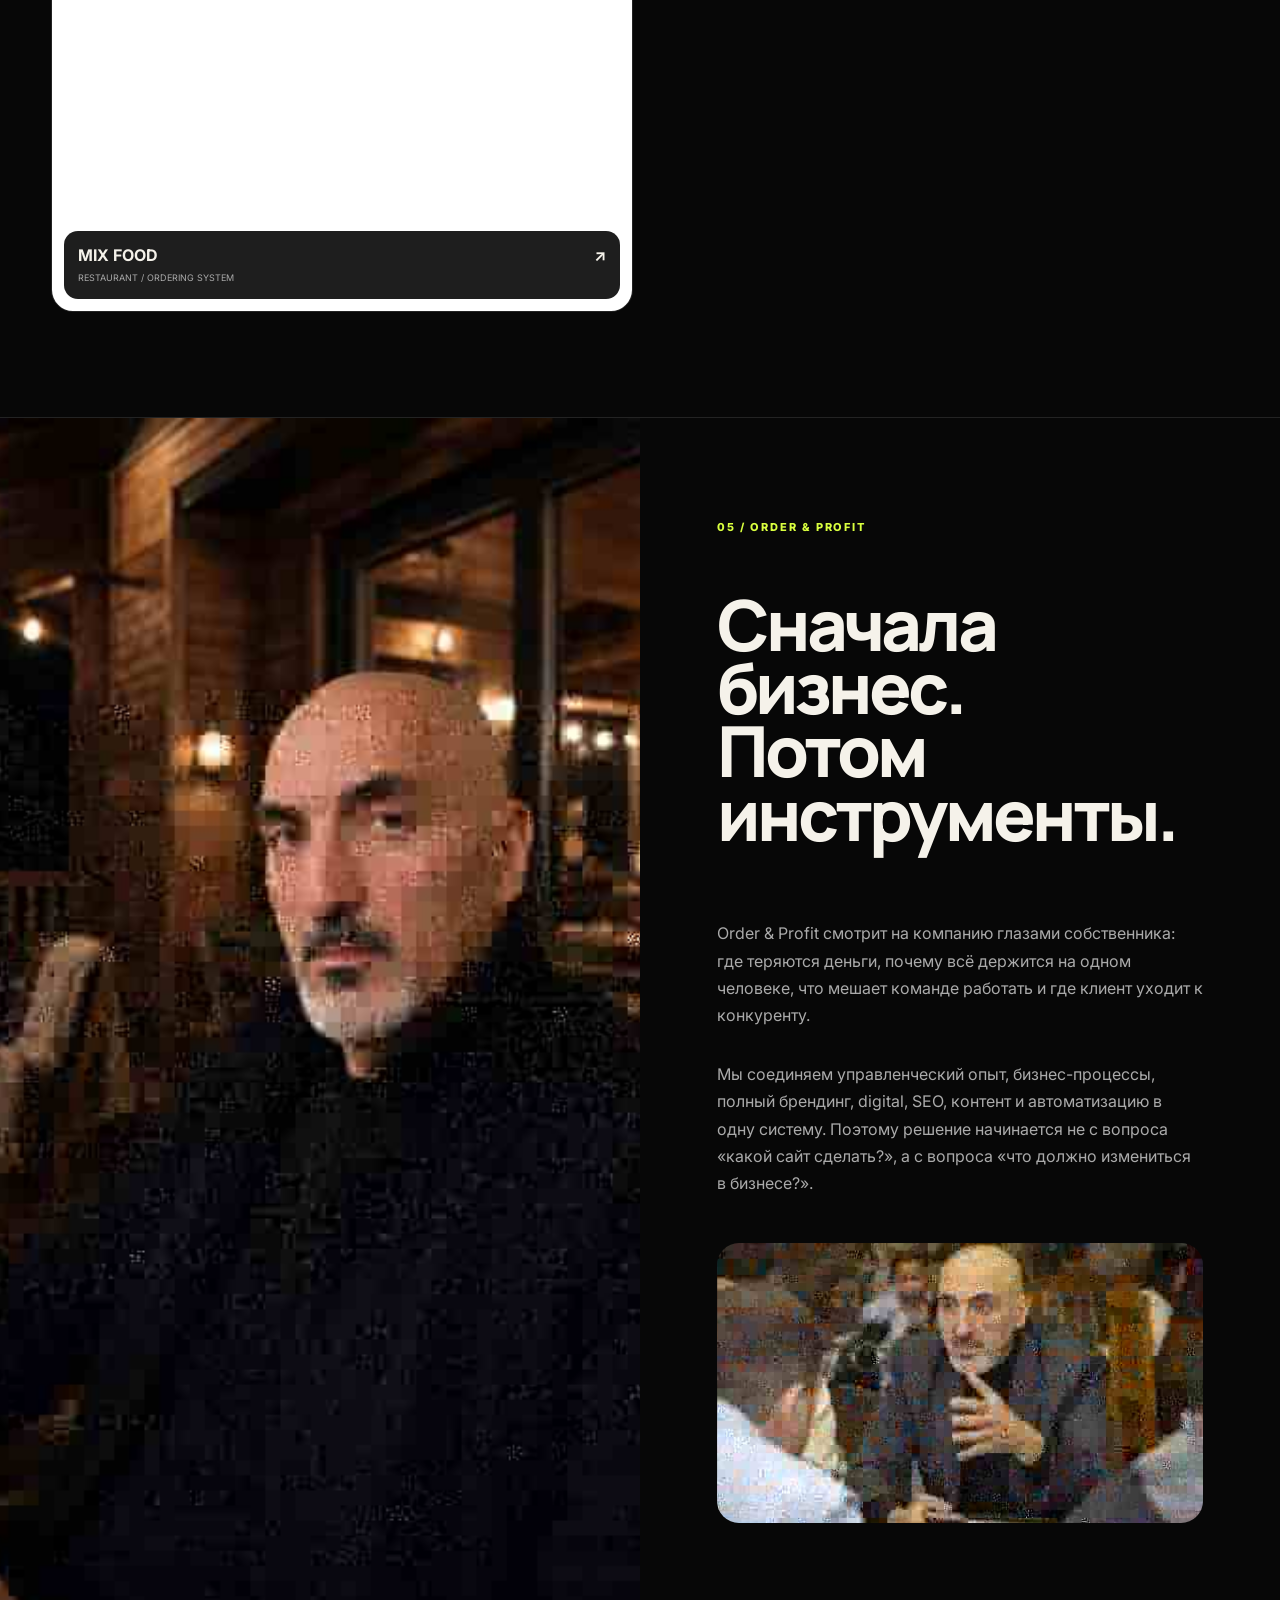
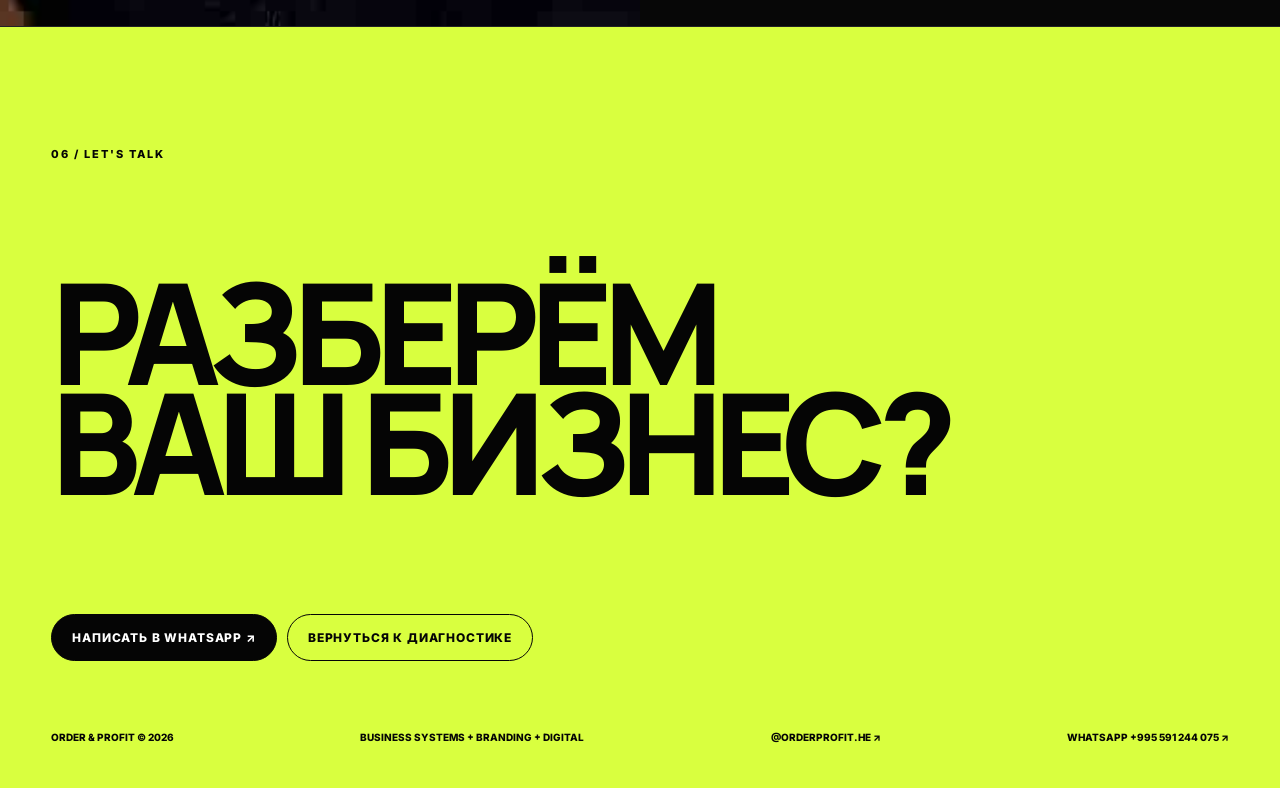
==== commit 6a0fff51: "Remove Build Estimate from site examples" ====
--- a/index.html
+++ b/index.html
@@ -1,136 +1,13 @@
 <!doctype html>
-<html lang="ru">
-<head>
-<meta charset="utf-8">
-<meta name="viewport" content="width=device-width,initial-scale=1,viewport-fit=cover">
-<meta name="theme-color" content="#070707">
-<title>Order & Profit — Business Packaging + Digital Studio</title>
-<meta name="description" content="Order & Profit: упаковка бизнеса, сайты, цифровые продукты, автоматизация и локальное продвижение. Живые проекты, которые уже работают.">
-<link rel="preconnect" href="https://fonts.googleapis.com">
-<link rel="preconnect" href="https://fonts.gstatic.com" crossorigin>
-<link href="https://fonts.googleapis.com/css2?family=Inter:wght@400;500;600;700;800&family=Manrope:wght@400;500;600;700;800&display=swap" rel="stylesheet">
-<link rel="stylesheet" href="style.css">
-<link rel="stylesheet" href="hero.css">
-<link rel="stylesheet" href="founder.css">
-<link rel="stylesheet" href="process.css">
-</head>
-<body>
-<div class="preload"><b>ORDER<span>&</span>PROFIT</b></div>
-<div class="noise"></div><div class="cursor"></div>
-<header class="top">
- <a class="brand" href="#top">ORDER & PROFIT</a>
- <nav class="nav">
-   <a href="#products" data-i18n="navProducts">Продукты</a>
-   <a href="#work" data-i18n="navWork">Работы</a>
-   <a href="#about" data-i18n="navAbout">О нас</a>
-   <a class="keep" href="https://instagram.com/orderprofit.he" target="_blank" data-i18n="navContact">Связаться</a>
-   <span class="lang"><button class="on" data-setlang="ru">RU</button><button data-setlang="en">EN</button></span>
- </nav>
-</header>
-
-<main id="top">
-<section class="hero">
- <div class="hero-photo" aria-hidden="true"></div>
- <div class="hero-shade"></div>
- <div class="hero-copy">
-   <div class="kicker" data-i18n="heroKicker">Business packaging + digital studio</div>
-   <h1 class="h1"><span data-i18n="hero1">УПАКОВЫВАЕМ</span><br><span class="ghost" data-i18n="hero2">БИЗНЕС</span><br><span data-i18n="hero3">В ПРОДУКТ.</span></h1>
-   <p data-i18n="heroText">Сайты, цифровые продукты, автоматизация и локальное продвижение. Не показываем концепты. Показываем то, что уже работает.</p>
-   <div class="actions"><a class="btn primary magnetic" href="#products" data-i18n="seeProducts">Смотреть продукты ↘</a><a class="btn magnetic" href="#diagnose" data-i18n="diagnoseBtn">Разобрать мой бизнес</a></div>
- </div>
- <div class="scrollhint">scroll to profit ↓</div>
-</section>
-
-<div class="marquee"><div class="track">
-<span>WEBSITES</span><span>BUSINESS PACKAGING</span><span>AI TOOLS</span><span>AUTOMATION</span><span>LOCAL SEO</span><span>DIGITAL PRODUCTS</span><span>WEBSITES</span><span>BUSINESS PACKAGING</span><span>AI TOOLS</span><span>AUTOMATION</span><span>LOCAL SEO</span><span>DIGITAL PRODUCTS</span>
-</div></div>
-
-<section class="section" id="products">
- <div class="section-head reveal">
-  <div><div class="eyebrow">01 / PRODUCTS</div><h2 class="title" data-i18n="productsTitle">Не услуги.<br>Готовые решения.</h2></div>
-  <p class="lead" data-i18n="productsLead">Каждый продукт здесь существует. Его можно открыть, потрогать и адаптировать под ваш бизнес.</p>
- </div>
- <div class="products">
-  <article class="product reveal"><div class="product-info">
-   <div><div class="product-num">01 / RESTAURANT OS</div><h3>MIX FOOD</h3><p data-i18n="p1">QR-меню, заказ со стола, доставка, самовывоз и панель владельца. Не макет, а работающая система.</p><div class="tags"><span class="tag">QR MENU</span><span class="tag">ORDERS</span><span class="tag">OWNER PANEL</span></div></div>
-   <a class="live" href="https://xugushik-source.github.io/mix-food/" target="_blank"><span class="dot"></span><span data-i18n="openLive">Открыть живой проект ↗</span></a>
-  </div><a class="browser" href="https://xugushik-source.github.io/mix-food/" target="_blank"><div class="browserbar"><i></i><i></i><i></i></div><iframe loading="lazy" src="https://xugushik-source.github.io/mix-food/" title="Mix Food"></iframe></a></article>
-
-  <article class="product reveal"><div class="product-info">
-   <div><div class="product-num">02 / CONSTRUCTION</div><h3>BUILD<br>ESTIMATE</h3><p data-i18n="p2">Сметы, каталог видов работ и цен, коммерческие предложения и расчёт стоимости для строителей.</p><div class="tags"><span class="tag">ESTIMATE</span><span class="tag">PRICE CATALOG</span><span class="tag">PDF</span></div></div>
-   <a class="live" href="https://buildestimate.xugushik.chatgpt.site/" target="_blank"><span class="dot"></span><span data-i18n="openLive">Открыть живой проект ↗</span></a>
-  </div><a class="browser" href="https://buildestimate.xugushik.chatgpt.site/" target="_blank"><div class="browserbar"><i></i><i></i><i></i></div><iframe loading="lazy" src="https://buildestimate.xugushik.chatgpt.site/" title="Build Estimate"></iframe></a></article>
-
-  <article class="product reveal"><div class="product-info">
-   <div><div class="product-num">03 / WEDDING DIGITAL</div><h3>WEDDING<br>SITE</h3><p data-i18n="p3">Цифровое приглашение, RSVP, рассадка гостей, таймер, программа и фотографии в одном продукте.</p><div class="tags"><span class="tag">RSVP</span><span class="tag">SEATING</span><span class="tag">INVITATION</span></div></div>
-   <a class="live" href="https://wedding-site-harut3.vercel.app/i/anna-artur" target="_blank"><span class="dot"></span><span data-i18n="openLive">Открыть живой проект ↗</span></a>
-  </div><a class="browser" href="https://wedding-site-harut3.vercel.app/i/anna-artur" target="_blank"><div class="browserbar"><i></i><i></i><i></i></div><iframe loading="lazy" src="https://wedding-site-harut3.vercel.app/i/anna-artur" title="Wedding Invitation"></iframe></a></article>
-
-  <article class="product reveal"><div class="product-info">
-   <div><div class="product-num">04 / LOCAL BUSINESS</div><h3>BUSINESS<br>WEBSITES</h3><p data-i18n="p4">Сайт не как визитка, а как продавец: структура, оффер, доверие, поиск, контакты и понятный следующий шаг.</p><div class="tags"><span class="tag">STRATEGY</span><span class="tag">WEB</span><span class="tag">LOCAL SEO</span></div></div>
-   <a class="live" href="#work"><span class="dot"></span><span data-i18n="seeWorks">Смотреть живые работы ↓</span></a>
-  </div><a class="browser" href="https://xugushik-source.github.io/agasi-dental/" target="_blank"><div class="browserbar"><i></i><i></i><i></i></div><iframe loading="lazy" src="https://xugushik-source.github.io/agasi-dental/" title="Dental Clinic"></iframe></a></article>
- </div>
-</section>
-
-<section class="statement reveal">
- <h2 data-i18n="statement">НЕ ПОКАЗЫВАЕМ <span>КРАСИВЫЕ КАРТИНКИ.</span><br>ПОКАЗЫВАЕМ ТО, ЧТО РАБОТАЕТ.</h2>
-</section>
-
-<section class="diagnose" id="diagnose">
- <div class="section-head">
-  <div><div class="eyebrow">02 / QUICK DIAGNOSIS</div><h2 class="title" data-i18n="diagTitle">Где ваш бизнес<br>теряет деньги?</h2></div>
-  <p class="lead" data-i18n="diagLead">Нажмите на проблему. Мы покажем, с чего логично начать, а не будем продавать всё подряд.</p>
- </div>
- <div class="problem-grid">
-  <button class="problem" data-sol="1" data-i18n="prob1">Меня плохо находят в Google</button>
-  <button class="problem" data-sol="2" data-i18n="prob2">Сайт есть, но он не продаёт</button>
-  <button class="problem" data-sol="3" data-i18n="prob3">Заказы и заявки принимаем вручную</button>
-  <button class="problem" data-sol="4" data-i18n="prob4">У бизнеса нет нормальной упаковки</button>
-  <button class="problem" data-sol="5" data-i18n="prob5">Нужен свой цифровой продукт</button>
-  <button class="problem" data-sol="6" data-i18n="prob6">Не понимаю, что именно нужно</button>
- </div>
- <div class="solution" id="solution"></div>
-</section>
-
-<section class="section" id="work">
- <div class="section-head reveal">
-  <div><div class="eyebrow">03 / LIVE WORK</div><h2 class="title" data-i18n="workTitle">Откройте.<br>Это всё живое.</h2></div>
-  <p class="lead" data-i18n="workLead">Разные ниши, разные задачи, одна логика: бизнес должен выглядеть сильнее и продавать понятнее.</p>
- </div>
- <div class="work-grid">
-  <a class="work reveal" target="_blank" href="https://xugushik-source.github.io/agasi-dental/"><iframe loading="lazy" src="https://xugushik-source.github.io/agasi-dental/"></iframe><div class="cap"><div><b>DENTAL CLINIC</b><br><span>Healthcare / Web + SEO</span></div><b>↗</b></div></a>
-  <a class="work reveal" target="_blank" href="https://xugushik-source.github.io/Coffeex/"><iframe loading="lazy" src="https://xugushik-source.github.io/Coffeex/"></iframe><div class="cap"><div><b>COFFEEX</b><br><span>Coffee / Menu + Brand</span></div><b>↗</b></div></a>
-  <a class="work reveal" target="_blank" href="https://xugushik-source.github.io/pegas/"><iframe loading="lazy" src="https://xugushik-source.github.io/pegas/"></iframe><div class="cap"><div><b>PEGAS</b><br><span>Restaurant / Local business</span></div><b>↗</b></div></a>
-  <a class="work reveal" target="_blank" href="https://xugushik-source.github.io/SWEETHOUSE-/"><iframe loading="lazy" src="https://xugushik-source.github.io/SWEETHOUSE-/"></iframe><div class="cap"><div><b>SWEET HOUSE</b><br><span>Food / Digital presence</span></div><b>↗</b></div></a>
-  <a class="work reveal" target="_blank" href="https://xugushik-source.github.io/silikyan-construction/"><iframe loading="lazy" src="https://xugushik-source.github.io/silikyan-construction/"></iframe><div class="cap"><div><b>SILIKYAN CONSTRUCTION</b><br><span>Construction / Web</span></div><b>↗</b></div></a>
-  <a class="work reveal" target="_blank" href="https://xugushik-source.github.io/business-tour/"><iframe loading="lazy" src="https://xugushik-source.github.io/business-tour/"></iframe><div class="cap"><div><b>BUSINESS TOUR</b><br><span>Travel / Landing</span></div><b>↗</b></div></a>
- </div>
-</section>
-
-<section class="founder" id="about">
- <div class="founder-photo"></div>
- <div class="founder-copy reveal">
-  <div class="eyebrow">04 / ORDER & PROFIT</div>
-  <h2 data-i18n="aboutTitle">Сначала бизнес.<br>Потом дизайн.</h2>
-  <p data-i18n="aboutText">Order & Profit вырос не из желания делать красивые сайты. Он вырос из практики: понять, где бизнес теряет клиента, где выглядит слабее конкурентов, где всё ещё работает вручную, и собрать решение, которое это исправляет.</p>
-  <p data-i18n="aboutText2">Поэтому мы можем начать с сайта, Google Business, упаковки, CRM, QR-заказов или собственного цифрового продукта. Инструмент выбирается после задачи, а не наоборот.</p>
-  <div class="process-photo"></div>
- </div>
-</section>
-
-<section class="final">
- <div>
-  <div class="eyebrow" style="color:#050505">05 / LET'S BUILD</div>
-  <h2 data-i18n="finalTitle">ХВАТИТ<br>СМОТРЕТЬ.<br>ДЕЛАЕМ?</h2>
- </div>
- <div>
-  <div class="actions"><a class="btn primary magnetic" href="https://instagram.com/orderprofit.he" target="_blank" data-i18n="writeUs">Написать Order & Profit ↗</a><a class="btn magnetic" href="#diagnose" data-i18n="startDiag">Начать с диагностики</a></div>
-  <div class="foot"><span>ORDER & PROFIT © 2026</span><span>BUSINESS PACKAGING + DIGITAL STUDIO</span><a href="https://instagram.com/orderprofit.he" target="_blank">@ORDERPROFIT.HE ↗</a></div>
- </div>
-</section>
-</main>
-
-<script src="app.js"></script>
-</body>
-</html>
+<html lang="ru"><head><meta charset="utf-8"><meta name="viewport" content="width=device-width,initial-scale=1,viewport-fit=cover"><meta name="theme-color" content="#070707"><title>Order & Profit — Business Systems + Branding + Digital</title><meta name="description" content="Order & Profit: управление, бизнес-процессы, полное брендирование, digital, автоматизация, SEO и продвижение."><link rel="preconnect" href="https://fonts.googleapis.com"><link rel="preconnect" href="https://fonts.gstatic.com" crossorigin><link href="https://fonts.googleapis.com/css2?family=Inter:wght@400;500;600;700;800&family=Manrope:wght@400;500;600;700;800&display=swap" rel="stylesheet"><link rel="stylesheet" href="style.css"><link rel="stylesheet" href="hero.css"><link rel="stylesheet" href="founder.css"><link rel="stylesheet" href="process.css"></head><body>
+<div class="preload"><b>ORDER<span>&</span>PROFIT</b></div><div class="noise"></div><div class="cursor"></div><header class="top"><a class="brand" href="#top">ORDER & PROFIT</a><nav class="nav"><a href="#products">Продукты</a><a href="#work">Работы</a><a href="#about">О нас</a><a class="keep" href="https://wa.me/995591244075" target="_blank">WHATSAPP</a><span class="lang"><button class="on" data-setlang="ru">RU</button><button data-setlang="en">EN</button></span></nav></header>
+<main id="top"><section class="hero"><div class="hero-photo"></div><div class="hero-shade"></div><div class="hero-copy"><div class="kicker" data-i18n="heroKicker"></div><h1 class="h1"><span data-i18n="hero1"></span><br><span class="ghost" data-i18n="hero2"></span><br><span data-i18n="hero3"></span></h1><p data-i18n="heroText"></p><div class="actions"><a class="btn primary magnetic" href="#diagnose" data-i18n="diagnoseBtn"></a><a class="btn magnetic" href="#products" data-i18n="seeProducts"></a></div></div><div class="scrollhint">scroll to profit ↓</div></section>
+<div class="marquee"><div class="track"><span>MANAGEMENT</span><span>BUSINESS PROCESSES</span><span>FULL BRANDING</span><span>DIGITAL SYSTEMS</span><span>SEO & GROWTH</span><span>AUTOMATION</span><span>MANAGEMENT</span><span>BUSINESS PROCESSES</span><span>FULL BRANDING</span><span>DIGITAL SYSTEMS</span><span>SEO & GROWTH</span><span>AUTOMATION</span></div></div>
+<section class="diagnose" id="diagnose"><div class="section-head"><div><div class="eyebrow">01 / QUICK DIAGNOSIS</div><h2 class="title" data-i18n="diagTitle"></h2></div><p class="lead" data-i18n="diagLead"></p></div><div class="problem-grid"><button class="problem" data-i18n="prob1"></button><button class="problem" data-i18n="prob2"></button><button class="problem" data-i18n="prob3"></button><button class="problem" data-i18n="prob4"></button><button class="problem" data-i18n="prob5"></button><button class="problem" data-i18n="prob6"></button></div><div class="solution" id="solution"></div></section>
+<section class="section" id="products"><div class="section-head reveal"><div><div class="eyebrow">03 / WORKING PRODUCTS</div><h2 class="title" data-i18n="productsTitle"></h2></div><p class="lead" data-i18n="productsLead"></p></div><div class="products">
+<article class="product reveal"><div class="product-info"><div><div class="product-num">01 / RESTAURANT OS</div><h3>MIX FOOD</h3><p>QR-меню, заказ со стола, доставка, самовывоз и панель владельца. Работающая система.</p><div class="tags"><span class="tag">QR MENU</span><span class="tag">ORDERS</span><span class="tag">OWNER PANEL</span></div></div><a class="live" href="https://xugushik-source.github.io/mix-food/" target="_blank"><span class="dot"></span>Открыть живой проект ↗</a></div><a class="browser" href="https://xugushik-source.github.io/mix-food/" target="_blank"><div class="browserbar"><i></i><i></i><i></i></div><iframe loading="lazy" src="https://xugushik-source.github.io/mix-food/" title="Mix Food"></iframe></a></article>
+<article class="product reveal"><div class="product-info"><div><div class="product-num">02 / WEDDING DIGITAL</div><h3>WEDDING<br>SITE</h3><p>Персональное цифровое приглашение, RSVP, рассадка гостей, таймер, программа и фотографии.</p><div class="tags"><span class="tag">RSVP</span><span class="tag">SEATING</span><span class="tag">INVITATION</span></div></div><a class="live" href="https://wedding-site-harut3.vercel.app/i/anna-artur" target="_blank"><span class="dot"></span>Открыть живой проект ↗</a></div><a class="browser" href="https://wedding-site-harut3.vercel.app/i/anna-artur" target="_blank"><div class="browserbar"><i></i><i></i><i></i></div><iframe loading="lazy" src="https://wedding-site-harut3.vercel.app/i/anna-artur" title="Wedding Invitation"></iframe></a></article>
+<article class="product reveal"><div class="product-info"><div><div class="product-num">03 / LOCAL BUSINESS</div><h3>BUSINESS<br>WEBSITES</h3><p>Сайт как инструмент продаж: оффер, доверие, поиск, контакты и понятный следующий шаг.</p><div class="tags"><span class="tag">STRATEGY</span><span class="tag">WEB</span><span class="tag">LOCAL SEO</span></div></div><a class="live" href="#work"><span class="dot"></span>Смотреть живые работы ↓</a></div><a class="browser" href="https://xugushik-source.github.io/agasi-dental/" target="_blank"><div class="browserbar"><i></i><i></i><i></i></div><iframe loading="lazy" src="https://xugushik-source.github.io/agasi-dental/" title="Dental Clinic"></iframe></a></article>
+</div></section><section class="statement reveal"><h2>НЕ ПРОСТО <span>DIGITAL.</span><br>СТРОИМ БИЗНЕС-СИСТЕМУ.</h2></section>
+<section class="section" id="work"><div class="section-head reveal"><div><div class="eyebrow">04 / LIVE WORK</div><h2 class="title" data-i18n="workTitle"></h2></div><p class="lead" data-i18n="workLead"></p></div><div class="work-grid"><a class="work reveal" target="_blank" href="https://xugushik-source.github.io/agasi-dental/"><iframe loading="lazy" src="https://xugushik-source.github.io/agasi-dental/"></iframe><div class="cap"><div><b>DENTAL CLINIC</b><br><span>Healthcare / Web + SEO</span></div><b>↗</b></div></a><a class="work reveal" target="_blank" href="https://xugushik-source.github.io/Coffeex/"><iframe loading="lazy" src="https://xugushik-source.github.io/Coffeex/"></iframe><div class="cap"><div><b>COFFEEX</b><br><span>Coffee / Menu + Brand</span></div><b>↗</b></div></a><a class="work reveal" target="_blank" href="https://xugushik-source.github.io/pegas/"><iframe loading="lazy" src="https://xugushik-source.github.io/pegas/"></iframe><div class="cap"><div><b>PEGAS</b><br><span>Restaurant / Local business</span></div><b>↗</b></div></a><a class="work reveal" target="_blank" href="https://xugushik-source.github.io/SWEETHOUSE-/"><iframe loading="lazy" src="https://xugushik-source.github.io/SWEETHOUSE-/"></iframe><div class="cap"><div><b>SWEET HOUSE</b><br><span>Food / Digital presence</span></div><b>↗</b></div></a><a class="work reveal" target="_blank" href="https://xugushik-source.github.io/silikyan-construction/"><iframe loading="lazy" src="https://xugushik-source.github.io/silikyan-construction/"></iframe><div class="cap"><div><b>SILIKYAN CONSTRUCTION</b><br><span>Construction / Web</span></div><b>↗</b></div></a><a class="work reveal" target="_blank" href="https://xugushik-source.github.io/business-tour/"><iframe loading="lazy" src="https://xugushik-source.github.io/business-tour/"></iframe><div class="cap"><div><b>BUSINESS TOUR</b><br><span>Travel / Landing</span></div><b>↗</b></div></a></div></section>
+<section class="founder" id="about"><div class="founder-photo"></div><div class="founder-copy reveal"><div class="eyebrow">05 / ORDER & PROFIT</div><h2 data-i18n="aboutTitle"></h2><p data-i18n="aboutText"></p><p data-i18n="aboutText2"></p><div class="process-photo"></div></div></section><section class="final"><div><div class="eyebrow" style="color:#050505">06 / LET'S TALK</div><h2 data-i18n="finalTitle"></h2></div><div><div class="actions"><a class="btn primary magnetic" href="https://wa.me/995591244075" target="_blank" data-i18n="writeUs"></a><a class="btn magnetic" href="#diagnose" data-i18n="startDiag"></a></div><div class="foot"><span>ORDER & PROFIT © 2026</span><span>BUSINESS SYSTEMS + BRANDING + DIGITAL</span><a href="https://instagram.com/orderprofit.he" target="_blank">@ORDERPROFIT.HE ↗</a></div></div></section></main><script src="app.js"></script></body></html>
--- a/style.css
+++ b/style.css
@@ -1,103 +1 @@
-:root{
- --bg:#070707;--bg2:#0e0e0e;--fg:#f5f2ea;--muted:#989898;--line:#232323;--acid:#d9ff3f;--cyan:#6ee7ff;--radius:28px;
-}
-*{box-sizing:border-box}
-html{scroll-behavior:smooth;background:var(--bg)}
-body{margin:0;background:var(--bg);color:var(--fg);font-family:Inter,Arial,sans-serif;overflow-x:hidden}
-a{color:inherit;text-decoration:none}
-button{font:inherit}
-::selection{background:var(--acid);color:#050505}
-.noise{position:fixed;inset:0;pointer-events:none;z-index:99;opacity:.035;background-image:url("data:image/svg+xml,%3Csvg viewBox='0 0 160 160' xmlns='http://www.w3.org/2000/svg'%3E%3Cfilter id='n'%3E%3CfeTurbulence type='fractalNoise' baseFrequency='.92' numOctaves='4' stitchTiles='stitch'/%3E%3C/filter%3E%3Crect width='100%25' height='100%25' filter='url(%23n)' opacity='.8'/%3E%3C/svg%3E")}
-.cursor{position:fixed;width:22px;height:22px;border:1px solid #fff;border-radius:50%;pointer-events:none;z-index:1000;transform:translate(-50%,-50%);mix-blend-mode:difference;transition:width .2s,height .2s,background .2s;display:none}
-@media (pointer:fine){.cursor{display:block}}
-.preload{position:fixed;inset:0;z-index:2000;background:#050505;display:grid;place-items:center;transition:opacity .7s,visibility .7s}
-.preload.off{opacity:0;visibility:hidden}
-.preload b{font:800 clamp(34px,7vw,110px)/.9 Manrope;letter-spacing:-.07em}
-.preload b span{color:var(--acid)}
-.top{position:fixed;top:0;left:0;right:0;z-index:500;padding:14px 20px;display:flex;align-items:center;justify-content:space-between;mix-blend-mode:difference}
-.brand{font-weight:800;letter-spacing:-.04em;font-size:19px}
-.nav{display:flex;gap:22px;align-items:center;font-size:12px;font-weight:700;text-transform:uppercase;letter-spacing:.12em}
-.nav a{opacity:.72;transition:.2s}.nav a:hover{opacity:1}
-.lang{display:flex;border:1px solid #555;border-radius:999px;padding:3px;gap:2px}
-.lang button{border:0;background:transparent;color:#fff;padding:7px 9px;border-radius:999px;cursor:pointer;font-weight:700;font-size:11px}
-.lang button.on{background:#fff;color:#000}
-.hero{min-height:100svh;position:relative;display:flex;align-items:flex-end;padding:110px 4vw 6vw;overflow:hidden}
-.hero::before{content:"";position:absolute;width:54vw;height:54vw;border-radius:50%;background:radial-gradient(circle,var(--cyan),transparent 63%);filter:blur(35px);opacity:.18;right:-18vw;top:-18vw;animation:float 9s ease-in-out infinite alternate}
-@keyframes float{to{transform:translate(-7vw,8vh) scale(1.12)}}
-.hero-photo{position:absolute;right:1.5vw;bottom:0;width:min(47vw,690px);height:88vh;background-size:cover;background-position:center top;filter:saturate(.75) contrast(1.08);border-radius:38px 38px 0 0;opacity:.88}
-.hero-shade{position:absolute;inset:0;background:linear-gradient(90deg,#070707 0%,#070707 36%,rgba(7,7,7,.45) 68%,rgba(7,7,7,.1));pointer-events:none}
-.hero-copy{position:relative;z-index:2;max-width:920px}
-.kicker{text-transform:uppercase;letter-spacing:.22em;font-weight:700;font-size:11px;color:var(--acid);margin-bottom:20px}
-.h1{font:800 clamp(58px,10vw,160px)/.78 Manrope;letter-spacing:-.075em;margin:0;text-wrap:balance}
-.h1 .ghost{color:transparent;-webkit-text-stroke:1px rgba(255,255,255,.48)}
-.hero p{font-size:clamp(16px,1.4vw,22px);line-height:1.45;color:#b9b9b9;max-width:650px;margin:32px 0}
-.actions{display:flex;gap:12px;flex-wrap:wrap}
-.btn{display:inline-flex;align-items:center;gap:10px;padding:15px 21px;border-radius:999px;border:1px solid #353535;font-size:13px;font-weight:800;text-transform:uppercase;letter-spacing:.08em;transition:.25s;cursor:pointer}
-.btn.primary{background:var(--acid);border-color:var(--acid);color:#050505}
-.btn:hover{transform:translateY(-3px) scale(1.01)}
-.scrollhint{position:absolute;right:24px;bottom:26px;writing-mode:vertical-rl;font-size:10px;letter-spacing:.2em;text-transform:uppercase;opacity:.5}
-.marquee{border-block:1px solid var(--line);overflow:hidden;padding:16px 0;background:#0b0b0b}
-.track{display:flex;width:max-content;gap:46px;animation:mar 24s linear infinite;text-transform:uppercase;font-weight:800;letter-spacing:.08em;font-size:12px;color:#b8b8b8}
-@keyframes mar{to{transform:translateX(-50%)}}
-.section{padding:120px 4vw}
-.section-head{display:flex;justify-content:space-between;gap:30px;align-items:flex-end;margin-bottom:54px}
-.eyebrow{font-size:11px;text-transform:uppercase;letter-spacing:.18em;color:var(--acid);font-weight:800}
-.title{font:800 clamp(44px,7vw,108px)/.9 Manrope;letter-spacing:-.065em;margin:10px 0 0;max-width:1100px}
-.lead{max-width:500px;color:var(--muted);line-height:1.6;font-size:15px}
-.products{display:grid;gap:24px}
-.product{position:sticky;top:72px;min-height:76vh;border:1px solid var(--line);border-radius:var(--radius);overflow:hidden;background:#111;display:grid;grid-template-columns:.82fr 1.18fr;box-shadow:0 -12px 60px rgba(0,0,0,.35)}
-.product-info{padding:54px;display:flex;flex-direction:column;justify-content:space-between;min-height:580px}
-.product-num{font:800 12px Manrope;letter-spacing:.18em;color:var(--muted)}
-.product h3{font:800 clamp(36px,5vw,72px)/.92 Manrope;letter-spacing:-.055em;margin:20px 0}
-.product p{color:#9d9d9d;line-height:1.6;max-width:480px}
-.tags{display:flex;flex-wrap:wrap;gap:8px;margin:25px 0}
-.tag{padding:8px 11px;border-radius:999px;border:1px solid #323232;font-size:10px;text-transform:uppercase;letter-spacing:.1em}
-.live{display:inline-flex;align-items:center;gap:9px;font-weight:800;text-transform:uppercase;letter-spacing:.1em;font-size:11px}
-.dot{width:8px;height:8px;background:#58ff7b;border-radius:50%;box-shadow:0 0 18px #58ff7b}
-.browser{background:#e9e9e9;min-height:580px;position:relative;overflow:hidden}
-.browserbar{height:38px;background:#d6d6d6;display:flex;gap:7px;align-items:center;padding:0 12px}
-.browserbar i{width:8px;height:8px;background:#aaa;border-radius:50%}
-.browser iframe{width:1280px;height:900px;border:0;transform:scale(.68);transform-origin:0 0;pointer-events:none;background:#fff}
-.browser::after{content:"OPEN LIVE";position:absolute;right:16px;bottom:16px;background:#050505;color:#fff;padding:11px 14px;border-radius:999px;font-size:10px;font-weight:800;letter-spacing:.12em}
-.product:nth-child(2){background:#11130d}.product:nth-child(3){background:#0d1114}.product:nth-child(4){background:#130f12}
-.statement{padding:150px 4vw;min-height:85vh;display:grid;place-items:center;text-align:center;position:relative;overflow:hidden}
-.statement h2{font:800 clamp(50px,9vw,140px)/.82 Manrope;letter-spacing:-.075em;margin:0;max-width:1250px}
-.statement h2 span{color:var(--acid)}
-.diagnose{padding:120px 4vw;background:#f2f0e9;color:#0a0a0a}
-.diagnose .eyebrow{color:#202020}
-.problem-grid{display:grid;grid-template-columns:repeat(3,1fr);gap:12px;margin-top:45px}
-.problem{border:1px solid #c9c6bc;background:transparent;padding:24px;border-radius:20px;text-align:left;cursor:pointer;transition:.25s;font-weight:700;font-size:16px;min-height:110px}
-.problem:hover,.problem.active{background:#0a0a0a;color:#fff;transform:translateY(-4px)}
-.solution{margin-top:18px;padding:26px;border-radius:20px;background:#0a0a0a;color:#fff;display:none}
-.solution.show{display:block;animation:reveal .45s ease}
-@keyframes reveal{from{opacity:0;transform:translateY(10px)}}
-.solution strong{color:var(--acid)}
-.work-grid{display:grid;grid-template-columns:repeat(2,1fr);gap:16px}
-.work{position:relative;aspect-ratio:16/10;border:1px solid var(--line);border-radius:24px;overflow:hidden;background:#111}
-.work iframe{width:1440px;height:900px;border:0;transform:scale(.54);transform-origin:0 0;pointer-events:none;background:#fff;filter:saturate(.9)}
-.work .cap{position:absolute;left:16px;right:16px;bottom:16px;background:rgba(6,6,6,.86);backdrop-filter:blur(10px);border:1px solid #2a2a2a;padding:16px;border-radius:15px;display:flex;justify-content:space-between;gap:12px;align-items:center}
-.cap b{font-size:14px}.cap span{font-size:10px;letter-spacing:.1em;text-transform:uppercase;color:#a5a5a5}
-.founder{display:grid;grid-template-columns:1fr 1fr;min-height:82vh;border-top:1px solid var(--line);border-bottom:1px solid var(--line)}
-.founder-photo{min-height:650px;background-size:cover;background-position:center 25%}
-.founder-copy{padding:8vw 6vw;display:flex;flex-direction:column;justify-content:center}
-.founder-copy h2{font:800 clamp(42px,5.5vw,85px)/.9 Manrope;letter-spacing:-.06em;margin:12px 0 28px}
-.founder-copy p{font-size:16px;line-height:1.75;color:#a0a0a0;max-width:650px}
-.process-photo{margin-top:36px;border-radius:24px;overflow:hidden;height:280px;background-size:cover;background-position:center 38%}
-.final{padding:150px 4vw 60px;min-height:88vh;display:flex;flex-direction:column;justify-content:space-between;background:var(--acid);color:#050505}
-.final h2{font:800 clamp(62px,11vw,170px)/.78 Manrope;letter-spacing:-.08em;margin:0;max-width:1200px}
-.final .btn{border-color:#050505}.final .btn.primary{background:#050505;color:#fff}
-.foot{display:flex;justify-content:space-between;gap:20px;align-items:flex-end;margin-top:90px;font-size:12px;font-weight:700;text-transform:uppercase;letter-spacing:.1em}
-.reveal{opacity:0;transform:translateY(25px);transition:opacity .8s ease,transform .8s ease}.reveal.in{opacity:1;transform:none}
-[data-lang]{transition:opacity .22s ease,filter .22s ease}body.switching [data-lang]{opacity:0;filter:blur(5px)}
-@media(max-width:900px){
- .nav a:not(.keep){display:none}.top{mix-blend-mode:normal;background:linear-gradient(#070707,transparent)}
- .hero{padding:100px 20px 42px;align-items:flex-end;min-height:94svh}.hero-photo{width:100%;height:72vh;right:0;opacity:.5;border-radius:0}.hero-shade{background:linear-gradient(0deg,#070707 0%,rgba(7,7,7,.2) 70%)}
- .h1{font-size:clamp(56px,19vw,92px)}.hero p{font-size:15px;max-width:92%}.scrollhint{display:none}
- .section{padding:82px 18px}.section-head{display:block}.lead{margin-top:20px}
- .product{position:relative;top:auto;grid-template-columns:1fr;min-height:auto}.product-info{padding:30px 22px;min-height:auto}.browser{min-height:390px}.browser iframe{transform:scale(.42)}
- .problem-grid{grid-template-columns:1fr}.diagnose{padding:82px 18px}
- .work-grid{grid-template-columns:1fr}.work{aspect-ratio:4/3}.work iframe{transform:scale(.37)}
- .founder{grid-template-columns:1fr}.founder-photo{min-height:540px}.founder-copy{padding:70px 22px}
- .final{padding:100px 20px 40px}.foot{display:block}.foot>*{margin-top:12px}
-}
-@media(prefers-reduced-motion:reduce){*{scroll-behavior:auto!important;animation:none!important;transition:none!important}}
+:root{--bg:#070707;--bg2:#0e0e0e;--fg:#f5f2ea;--muted:#989898;--line:#232323;--acid:#d9ff3f;--radius:28px}*{box-sizing:border-box}html{scroll-behavior:smooth;background:var(--bg)}body{margin:0;background:var(--bg);color:var(--fg);font-family:Inter,Arial,sans-serif;overflow-x:hidden}a{color:inherit;text-decoration:none}button{font:inherit}::selection{background:var(--acid);color:#050505}.noise{position:fixed;inset:0;pointer-events:none;z-index:99;opacity:.025}.cursor{display:none}.preload{position:fixed;inset:0;z-index:2000;background:#050505;display:grid;place-items:center;transition:.6s}.preload.off{opacity:0;visibility:hidden}.preload b{font:800 clamp(34px,7vw,110px)/.9 Manrope}.preload b span{color:var(--acid)}.top{position:fixed;inset:0 0 auto;z-index:500;padding:14px 20px;display:flex;justify-content:space-between;align-items:center;background:linear-gradient(#070707dd,transparent)}.brand{font-weight:800;font-size:19px}.nav{display:flex;gap:22px;align-items:center;font-size:11px;font-weight:800;text-transform:uppercase;letter-spacing:.1em}.lang{display:flex;border:1px solid #555;border-radius:99px;padding:3px}.lang button{border:0;background:none;color:#fff;padding:7px 9px;border-radius:99px}.lang button.on{background:#fff;color:#000}.hero{min-height:100svh;position:relative;display:flex;align-items:flex-end;padding:110px 4vw 6vw;overflow:hidden}.hero-photo{position:absolute;right:1.5vw;bottom:0;width:min(47vw,690px);height:88vh;background-size:cover;background-position:center top;border-radius:38px 38px 0 0}.hero-shade{position:absolute;inset:0;background:linear-gradient(90deg,#070707 0%,#070707 38%,rgba(7,7,7,.38) 70%,rgba(7,7,7,.08))}.hero-copy{position:relative;z-index:2;max-width:1000px}.kicker,.eyebrow{font-size:11px;text-transform:uppercase;letter-spacing:.18em;color:var(--acid);font-weight:800}.h1{font:800 clamp(58px,9.2vw,148px)/.8 Manrope;letter-spacing:-.07em;margin:18px 0}.h1 .ghost{color:transparent;-webkit-text-stroke:1px #ffffff88}.hero p{font-size:clamp(16px,1.4vw,21px);line-height:1.5;color:#bbb;max-width:720px;margin:28px 0}.actions{display:flex;gap:10px;flex-wrap:wrap}.btn,.journey-cta{display:inline-flex;padding:15px 20px;border-radius:99px;border:1px solid #383838;font-size:12px;font-weight:800;text-transform:uppercase;letter-spacing:.07em}.btn.primary,.journey-cta{background:var(--acid);border-color:var(--acid);color:#050505}.scrollhint{display:none}.marquee{border-block:1px solid var(--line);overflow:hidden;padding:15px 0}.track{display:flex;width:max-content;gap:44px;animation:mar 25s linear infinite;font-weight:800;font-size:11px;color:#aaa}@keyframes mar{to{transform:translateX(-50%)}}.section,.diagnose,.sales-journey{padding:105px 4vw}.section-head{display:flex;justify-content:space-between;align-items:flex-end;gap:30px;margin-bottom:48px}.title,.sales-journey h2{font:800 clamp(44px,7vw,104px)/.9 Manrope;letter-spacing:-.06em;margin:10px 0}.lead,.journey-lead{max-width:600px;color:var(--muted);line-height:1.65}.diagnose{background:#f2f0e9;color:#080808}.diagnose .eyebrow{color:#111}.problem-grid{display:grid;grid-template-columns:repeat(3,1fr);gap:12px;margin-top:38px}.problem{border:1px solid #c9c6bc;background:transparent;padding:24px;border-radius:20px;text-align:left;cursor:pointer;font-weight:750;font-size:16px;min-height:110px}.problem:hover,.problem.active{background:#080808;color:#fff}.solution{display:none;margin-top:16px;padding:28px;border-radius:20px;background:#080808;color:#fff}.solution.show{display:block}.solution-title{display:block;font:800 clamp(22px,3vw,38px) Manrope}.solution p{color:#bbb;max-width:760px;line-height:1.6}.solution-wa{display:inline-flex;margin-top:10px;color:var(--acid);font-weight:800;font-size:12px;letter-spacing:.08em}.sales-journey{background:#0b0b0b;border-bottom:1px solid var(--line)}.sales-journey h2 span{color:var(--acid)}.journey-grid{display:grid;grid-template-columns:repeat(3,1fr);gap:12px;margin:45px 0 32px}.journey-grid article{padding:28px;border:1px solid #292929;border-radius:22px;background:#101010;min-height:230px}.journey-grid em{display:block;color:var(--acid);font-style:normal;font-size:11px;font-weight:800;margin-bottom:34px}.journey-grid b{display:block;font:800 18px Manrope;margin-bottom:12px}.journey-grid p{color:#999;line-height:1.55;font-size:14px}.journey-result{background:var(--acid)!important;color:#050505!important}.journey-result em,.journey-result p{color:#050505!important}.products{display:grid;gap:22px}.product{border:1px solid var(--line);border-radius:var(--radius);overflow:hidden;background:#111;display:grid;grid-template-columns:.82fr 1.18fr}.product-info{padding:46px;display:flex;flex-direction:column;justify-content:space-between;min-height:540px}.product-num{font-size:11px;color:#888;letter-spacing:.15em}.product h3{font:800 clamp(36px,5vw,70px)/.92 Manrope;margin:20px 0}.product p{color:#999;line-height:1.6}.tags{display:flex;flex-wrap:wrap;gap:7px;margin:22px 0}.tag{padding:7px 10px;border:1px solid #333;border-radius:99px;font-size:9px}.live{font-size:11px;font-weight:800}.dot{display:inline-block;width:7px;height:7px;background:#58ff7b;border-radius:50%;margin-right:8px}.browser{background:#e8e8e8;min-height:540px;overflow:hidden;position:relative}.browserbar{height:34px;background:#d2d2d2;padding:12px}.browserbar i{display:inline-block;width:7px;height:7px;background:#999;border-radius:50%;margin-right:5px}.browser iframe{width:1280px;height:900px;border:0;transform:scale(.66);transform-origin:0 0;pointer-events:none}.browser::after{content:'OPEN LIVE';position:absolute;right:14px;bottom:14px;background:#050505;color:#fff;padding:10px 13px;border-radius:99px;font-size:9px;font-weight:800}.statement{padding:120px 4vw;text-align:center}.statement h2{font:800 clamp(46px,8vw,120px)/.84 Manrope;letter-spacing:-.065em}.statement h2 span{color:var(--acid)}.work-grid{display:grid;grid-template-columns:repeat(2,1fr);gap:14px}.work{position:relative;aspect-ratio:16/10;border:1px solid var(--line);border-radius:22px;overflow:hidden;background:#111}.work iframe{width:1440px;height:900px;border:0;transform:scale(.54);transform-origin:0 0;pointer-events:none;background:#fff}.cap{position:absolute;left:12px;right:12px;bottom:12px;background:#080808e8;padding:14px;border-radius:14px;display:flex;justify-content:space-between}.cap span{font-size:9px;color:#aaa;text-transform:uppercase}.founder{display:grid;grid-template-columns:1fr 1fr;border-block:1px solid var(--line)}.founder-photo{min-height:700px;background-size:cover;background-position:center}.founder-copy{padding:8vw 6vw;display:flex;flex-direction:column;justify-content:center}.founder-copy h2{font:800 clamp(42px,5.5vw,82px)/.9 Manrope;letter-spacing:-.055em}.founder-copy p{color:#aaa;line-height:1.7}.process-photo{height:280px;margin-top:30px;border-radius:22px;background-size:cover;background-position:center}.final{padding:120px 4vw 45px;min-height:80vh;background:var(--acid);color:#050505;display:flex;flex-direction:column;justify-content:space-between}.final h2{font:800 clamp(62px,11vw,160px)/.78 Manrope;letter-spacing:-.07em}.final .btn{border-color:#050505}.final .btn.primary{background:#050505;color:#fff}.foot{display:flex;justify-content:space-between;gap:18px;margin-top:70px;font-size:10px;font-weight:800}.reveal{opacity:0;transform:translateY(20px);transition:.65s}.reveal.in{opacity:1;transform:none}@media(max-width:900px){.top{padding:11px 12px}.brand{font-size:14px;white-space:nowrap}.nav{gap:6px}.nav a:not(.keep){display:none}.nav .keep{background:#21e36b;color:#06130a;border-radius:99px;padding:9px 10px;font-size:9px}.lang button{padding:5px 7px;font-size:9px}.hero{padding:90px 16px 28px;min-height:100svh}.hero-photo{width:100%;height:68vh;right:0;border-radius:0;opacity:.55;background-position:center top}.hero-shade{background:linear-gradient(0deg,#070707 4%,rgba(7,7,7,.72) 42%,rgba(7,7,7,.12) 100%)}.hero-copy{width:100%}.h1{font-size:clamp(42px,12vw,60px);line-height:.84;letter-spacing:-.06em}.hero p{font-size:14px;margin:18px 0}.hero .actions{display:grid}.hero .btn{justify-content:center;text-align:center;padding:12px}.section,.diagnose,.sales-journey{padding:68px 16px}.section-head{display:block;margin-bottom:32px}.lead{margin-top:16px}.title,.sales-journey h2{font-size:clamp(40px,12vw,58px)}.problem-grid,.journey-grid{grid-template-columns:1fr}.problem{min-height:82px;padding:19px}.journey-grid{margin-top:30px}.journey-grid article{min-height:0;padding:22px}.journey-grid em{margin-bottom:20px}.journey-cta{width:100%;justify-content:center;text-align:center}.product{grid-template-columns:1fr;margin-bottom:14px}.product-info{padding:26px 20px;min-height:0}.browser{height:300px;min-height:0}.browser iframe{width:1280px;height:1100px;transform:scale(.25)}.statement{padding:75px 16px}.work-grid{grid-template-columns:1fr}.work{aspect-ratio:4/3}.work iframe{transform:scale(.36)}.founder{grid-template-columns:1fr}.founder-photo{min-height:520px}.founder-copy{padding:58px 20px}.process-photo{height:220px}.final{padding:80px 18px 35px;min-height:72vh}.final h2{font-size:clamp(56px,17vw,88px)}.foot{display:grid;margin-top:50px}.reveal{opacity:1!important;transform:none!important}}@media(prefers-reduced-motion:reduce){*{animation:none!important;transition:none!important}}
--- a/hero.css
+++ b/hero.css
@@ -0,0 +1,5 @@
+.hero-photo{background-image:url('[data-uri]');background-size:cover;background-position:center 20%}
+
+.nav .keep{background:#25D366!important;color:#071b0d!important;opacity:1!important;border-radius:999px;padding:9px 12px;font-size:0!important;letter-spacing:.04em!important}.nav .keep:after{content:'WHATSAPP';font-size:10px;font-weight:800}
+
+@media(max-width:900px){html,body{width:100%;max-width:100%;overflow-x:hidden!important}.top{padding:11px 12px;gap:7px}.brand{font-size:15px;white-space:nowrap}.nav{gap:7px;min-width:0}.lang{flex-shrink:0}.lang button{padding:6px 7px}.nav .keep{padding:7px 9px}.nav .keep:after{font-size:8px}.hero{width:100%;padding:92px 15px 28px;min-height:88svh}.hero-copy{width:100%;max-width:100%;min-width:0}.h1{font-size:clamp(39px,11.5vw,52px)!important;line-height:.86!important;letter-spacing:-.055em!important;max-width:100%;overflow-wrap:anywhere}.hero p{font-size:13px;line-height:1.45;max-width:100%;margin:18px 0}.hero .actions{width:100%;display:grid;grid-template-columns:1fr;gap:7px}.hero .btn{width:100%;justify-content:center;text-align:center;padding:11px 12px;font-size:10px;line-height:1.2;white-space:normal}.hero-photo{width:100%;height:70vh;right:0;opacity:.42;background-position:center 18%}.section{padding-left:15px;padding-right:15px}.title{font-size:clamp(38px,11vw,54px);line-height:.92}.product,.diagnose,.founder,.final{max-width:100%;overflow:hidden}.product-info{padding:26px 18px}.product h3{font-size:38px}.problem{font-size:14px;min-height:90px;padding:18px}.work-grid{gap:12px}.founder-copy{padding:54px 18px}.final h2{font-size:clamp(48px,15vw,72px)}.final .actions{display:grid;grid-template-columns:1fr}.final .btn{width:100%;justify-content:center;text-align:center;white-space:normal}.foot{font-size:9px;line-height:1.5}.marquee{max-width:100vw}}
--- a/founder.css
+++ b/founder.css
@@ -0,0 +1,2 @@
+.founder-photo{background-image:url('[data-uri]');background-size:cover;background-position:center 24%;}
+@media(max-width:900px){.founder-photo{min-height:430px;background-position:center 20%;}}
--- a/process.css
+++ b/process.css
@@ -0,0 +1,2 @@
+.process-photo{background-image:url('[data-uri]');background-size:cover;background-position:center 38%;}
+@media(max-width:900px){.process-photo{height:220px;background-position:center 34%;}}
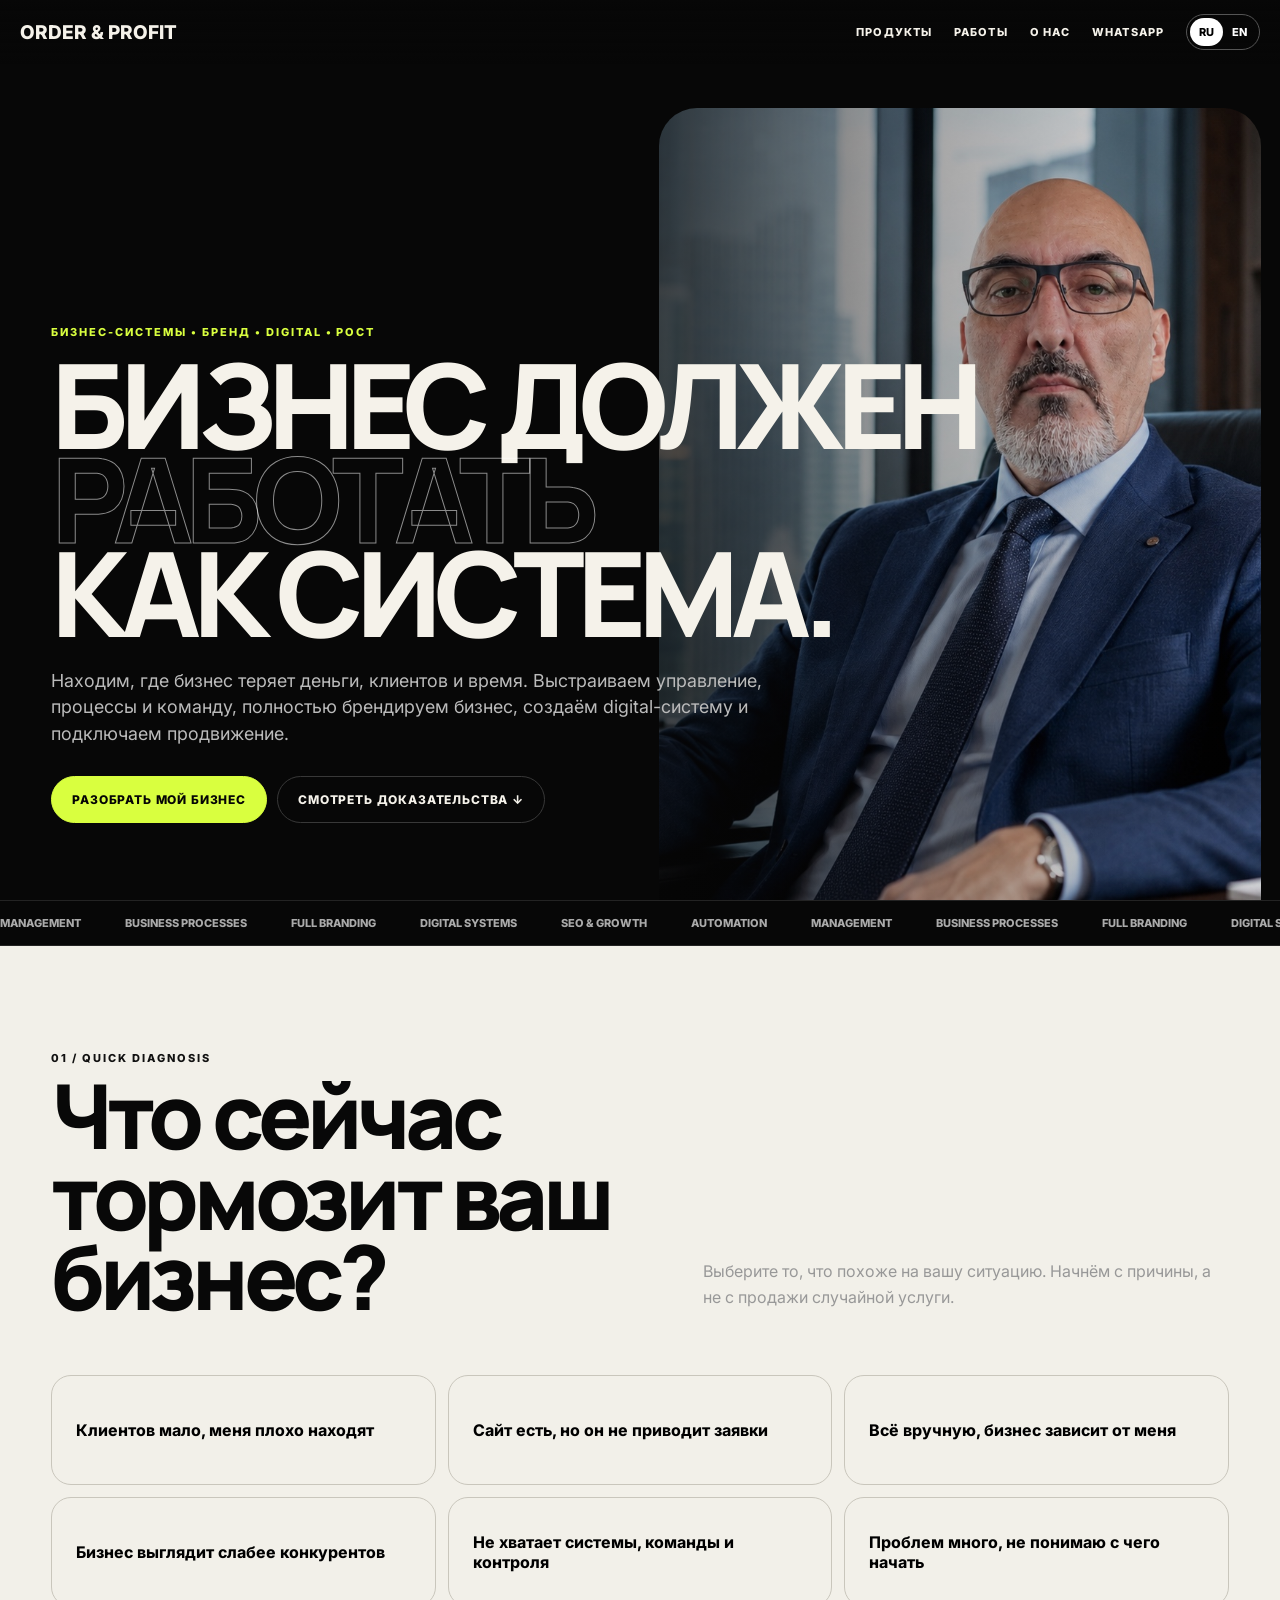
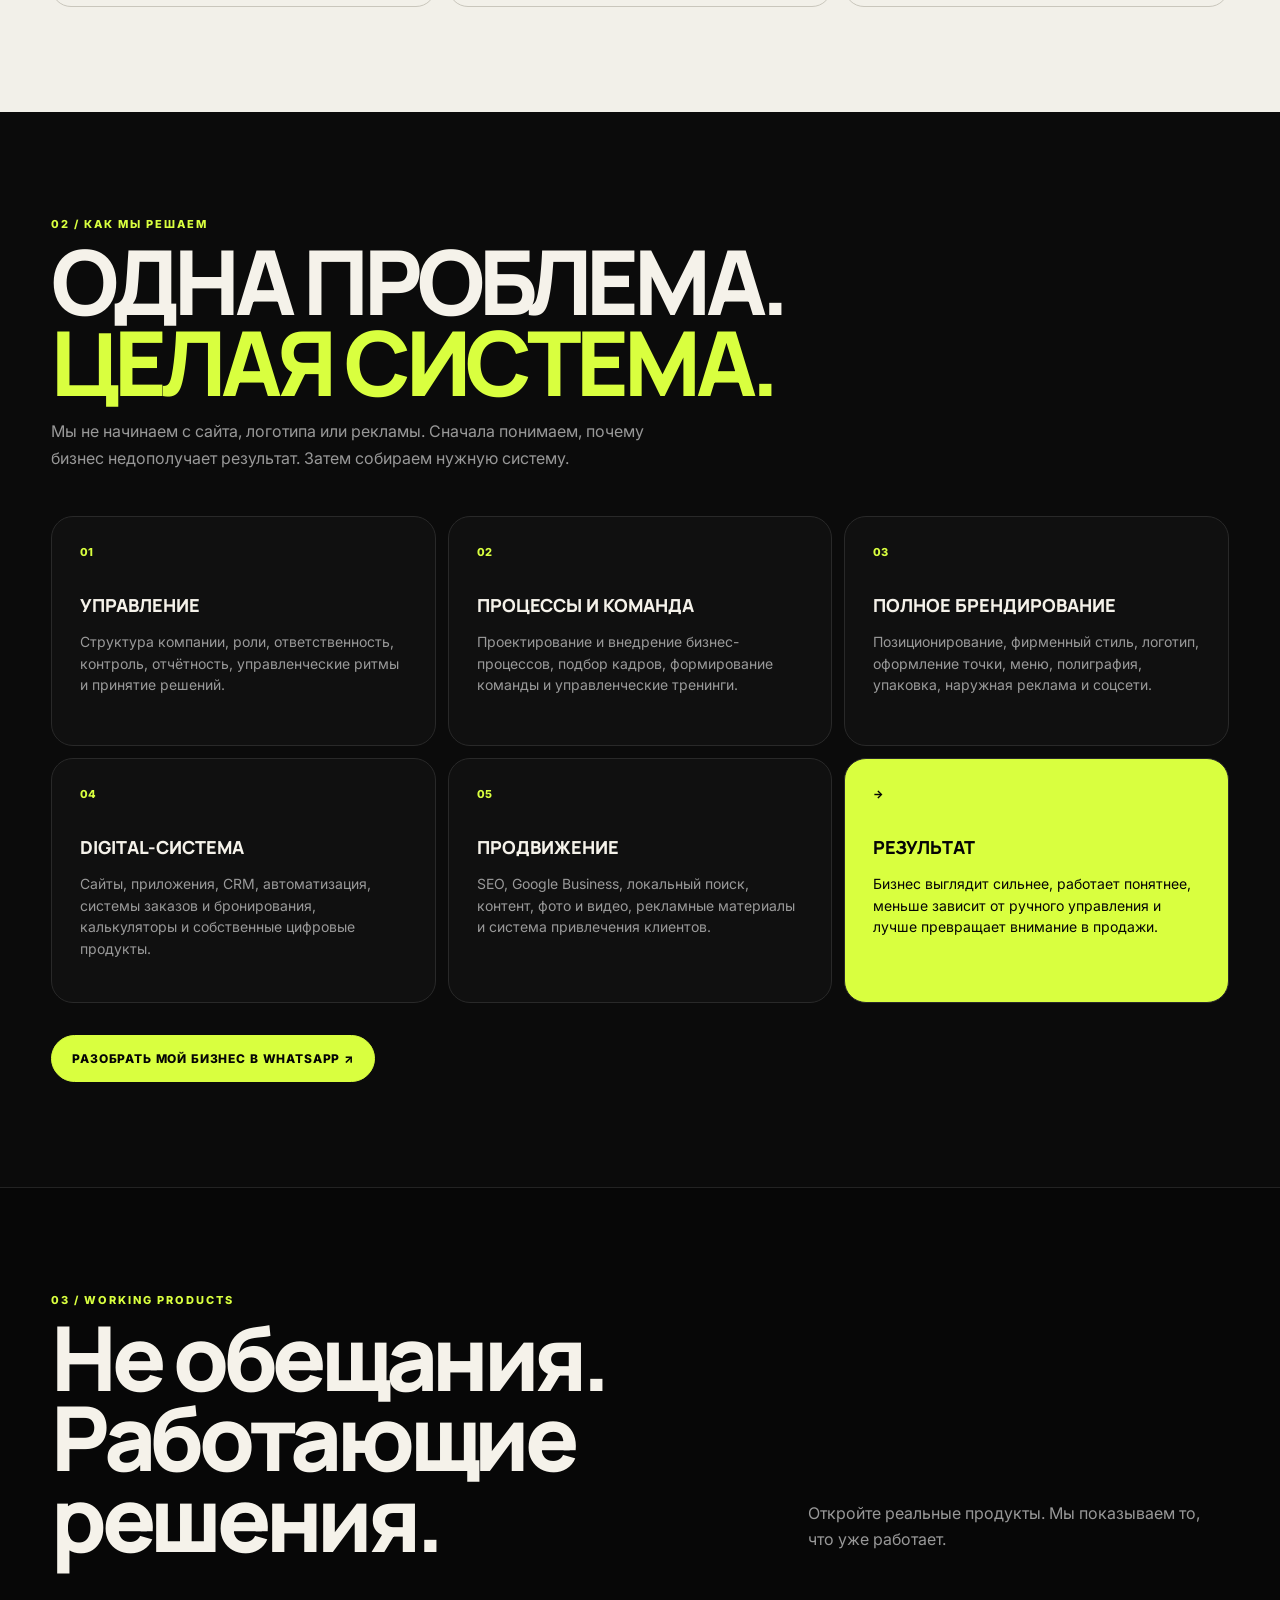
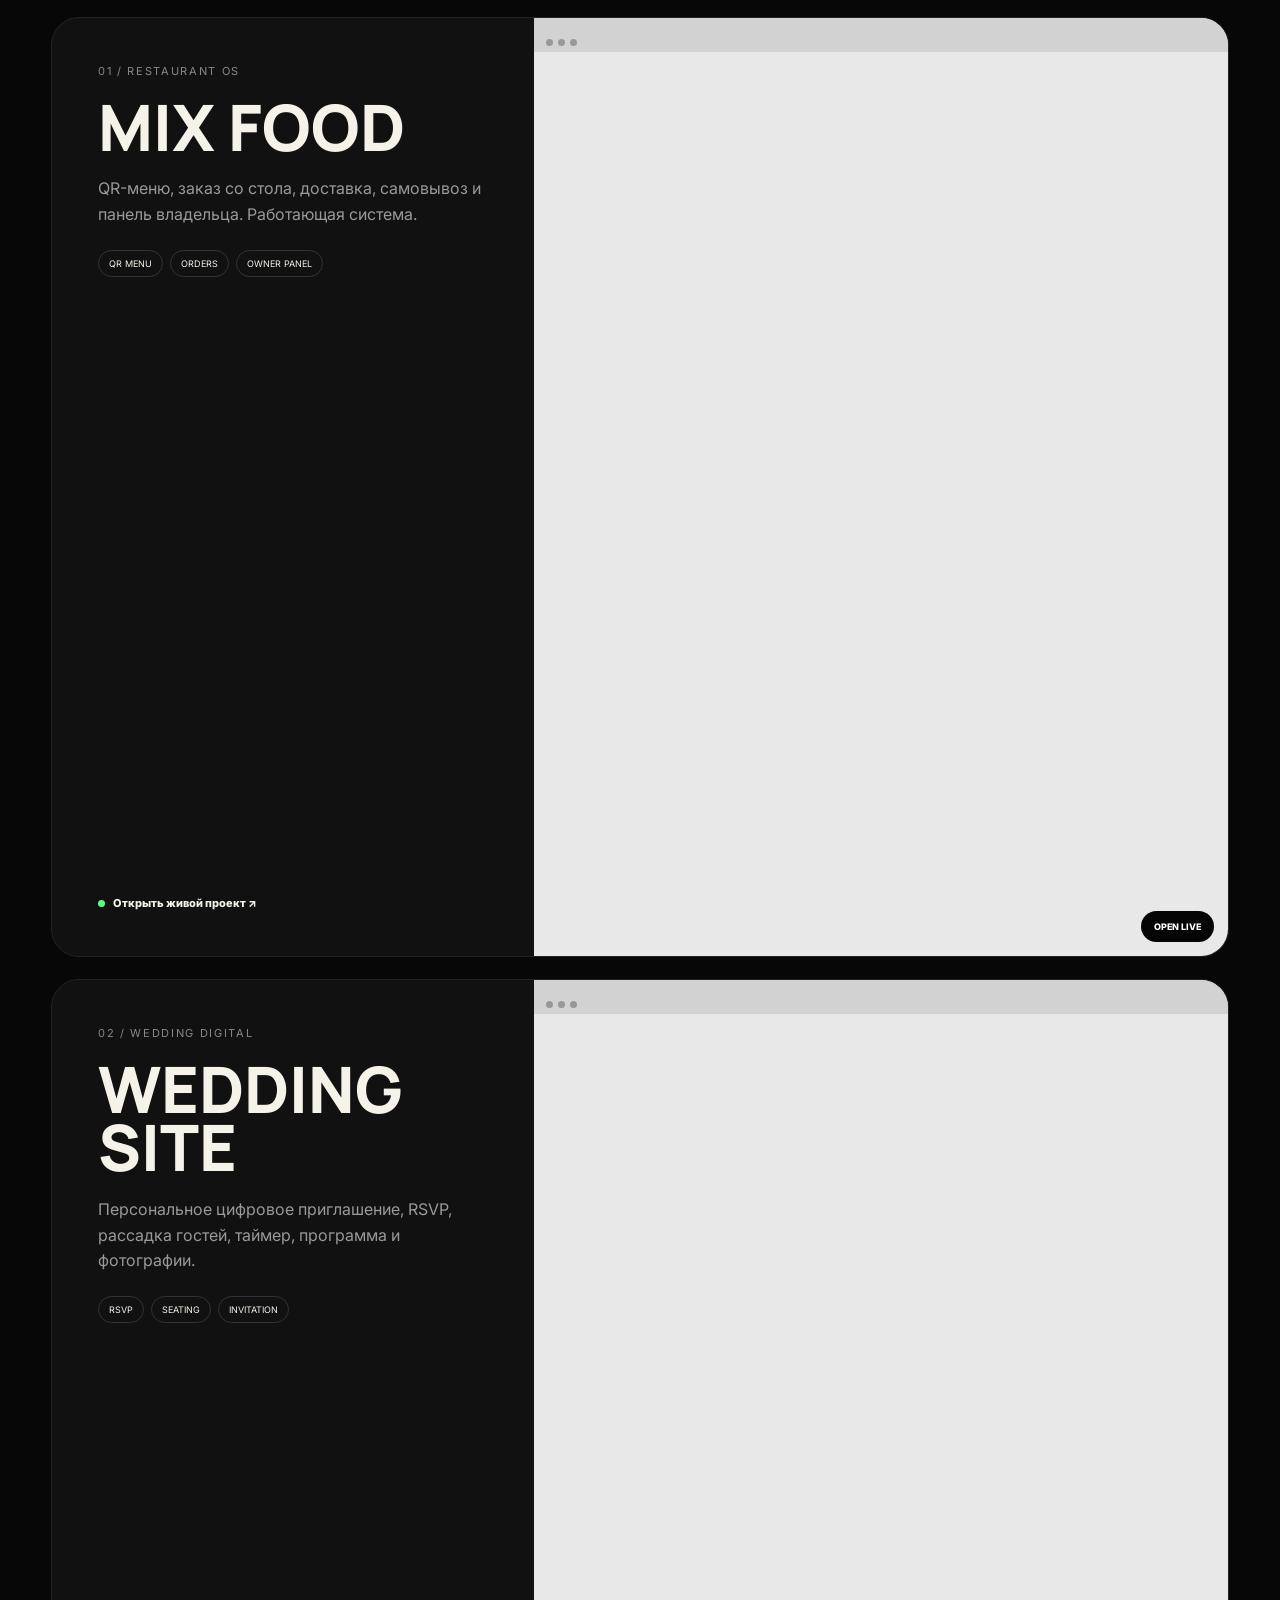
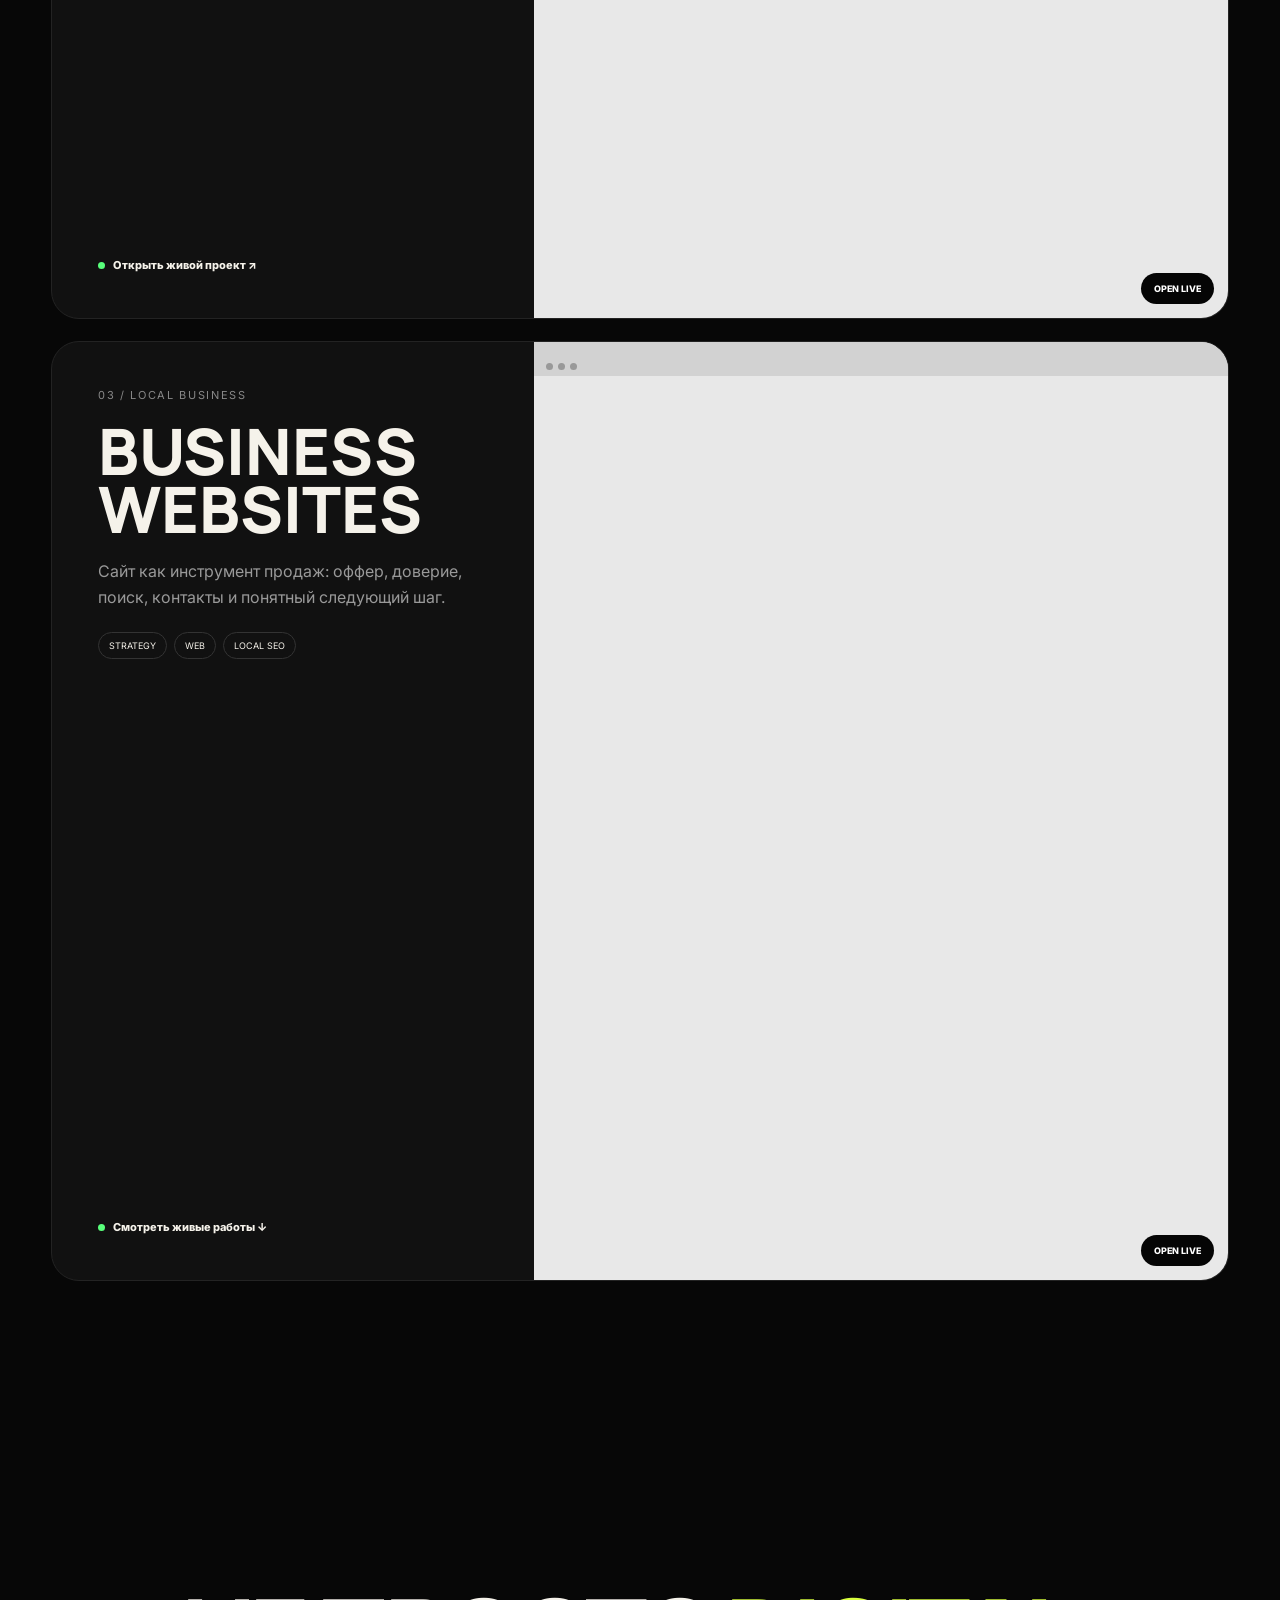
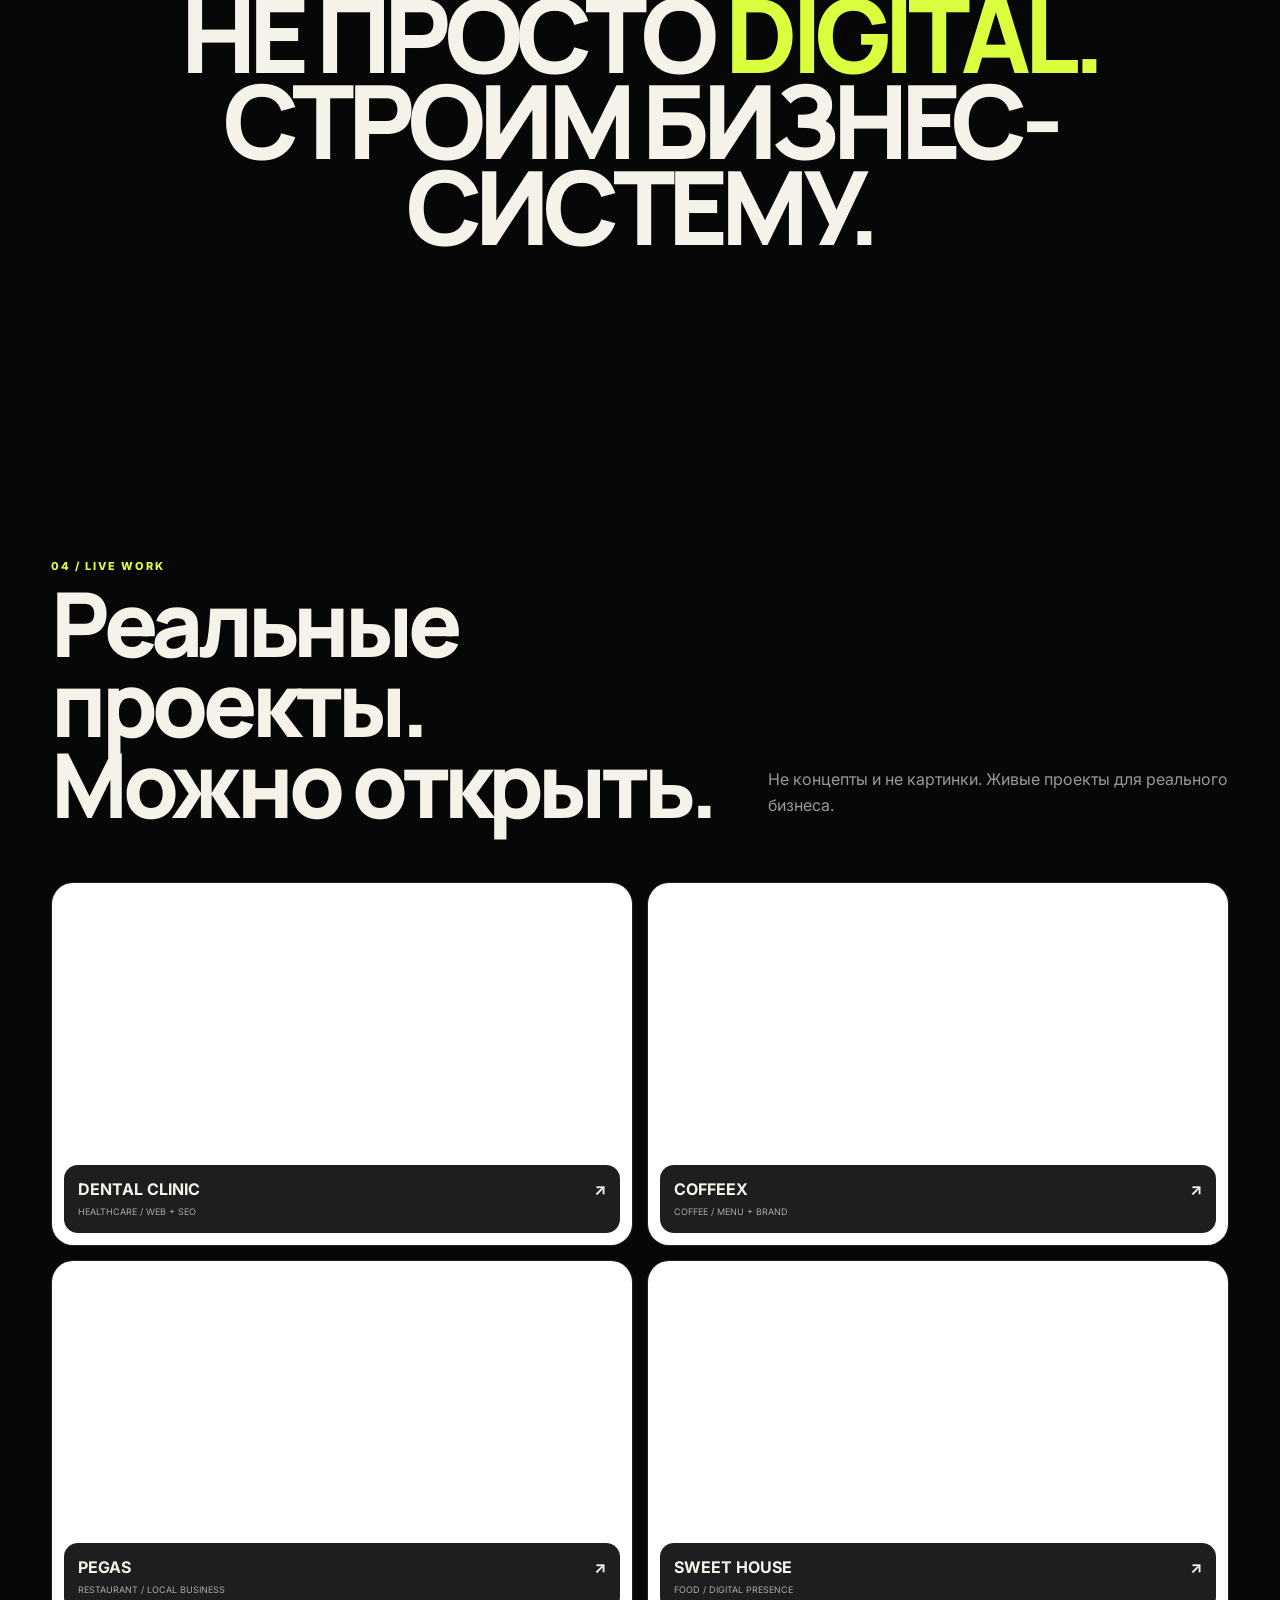
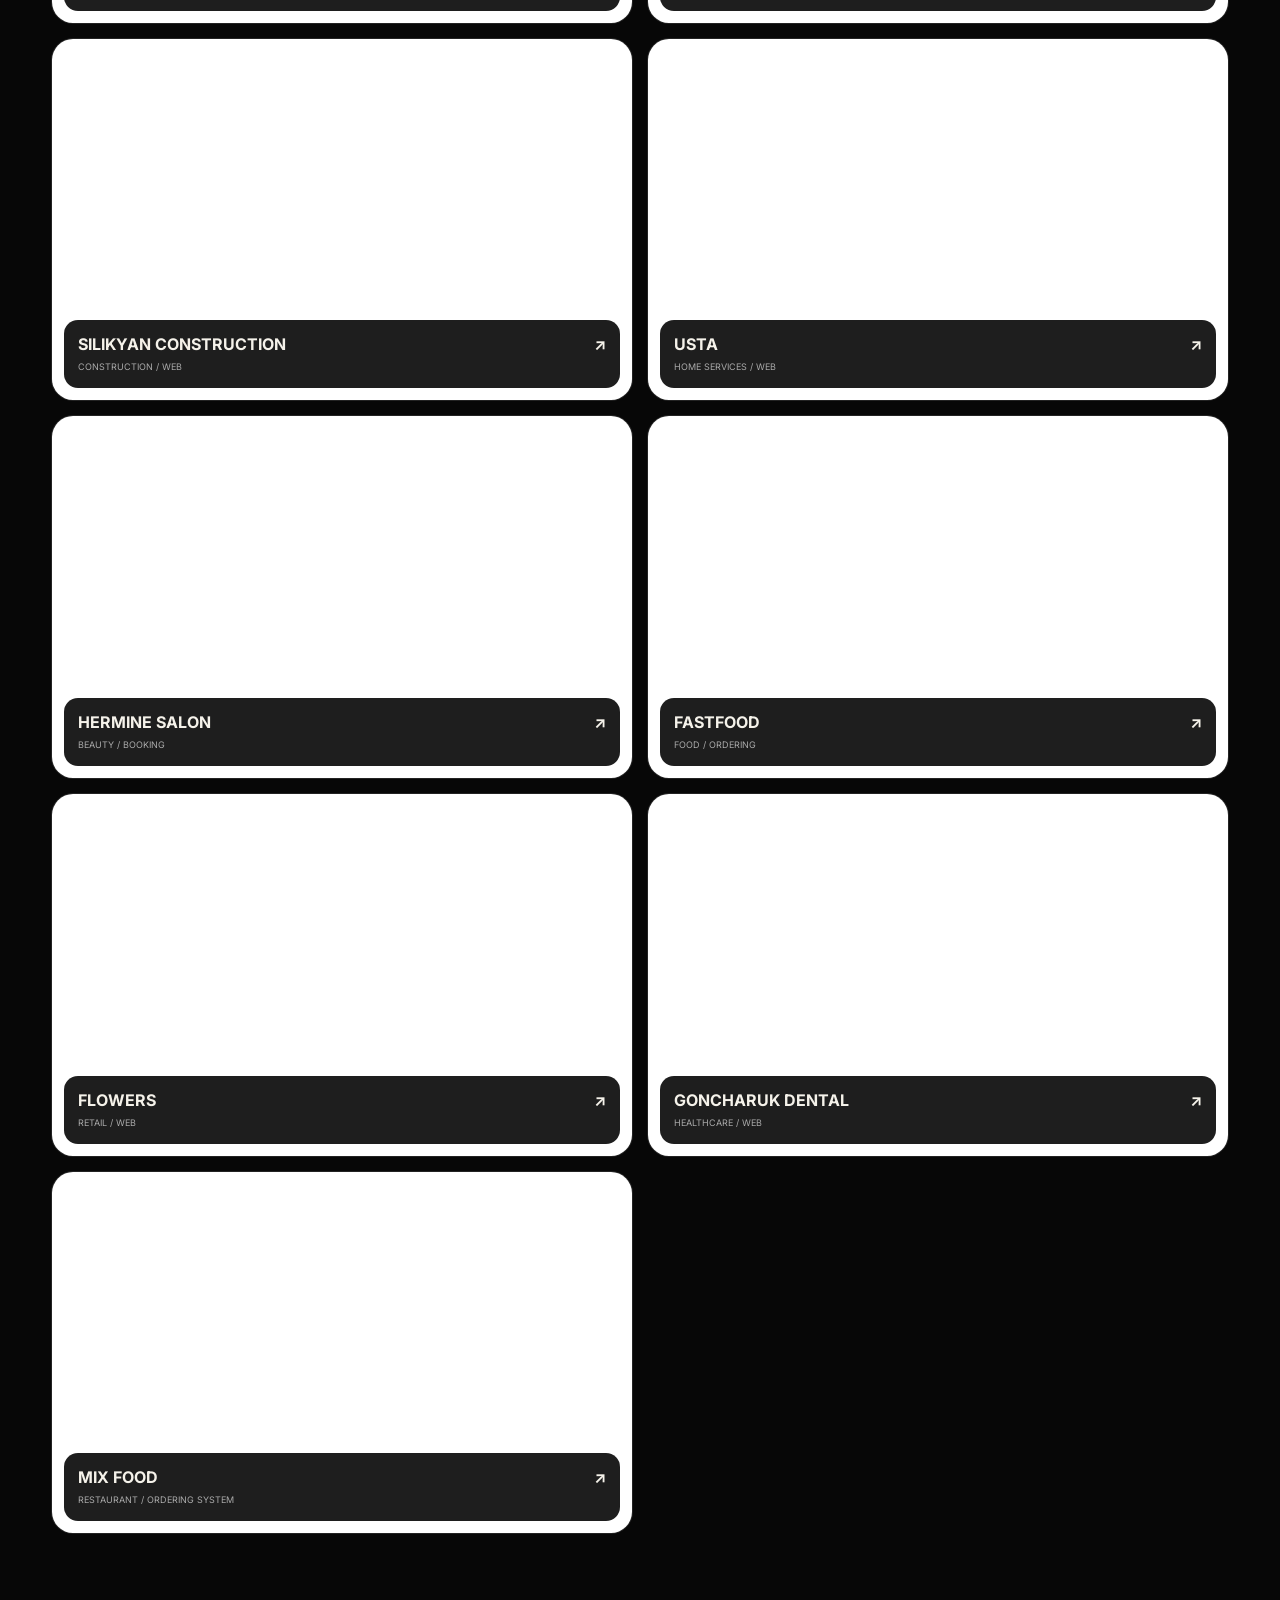
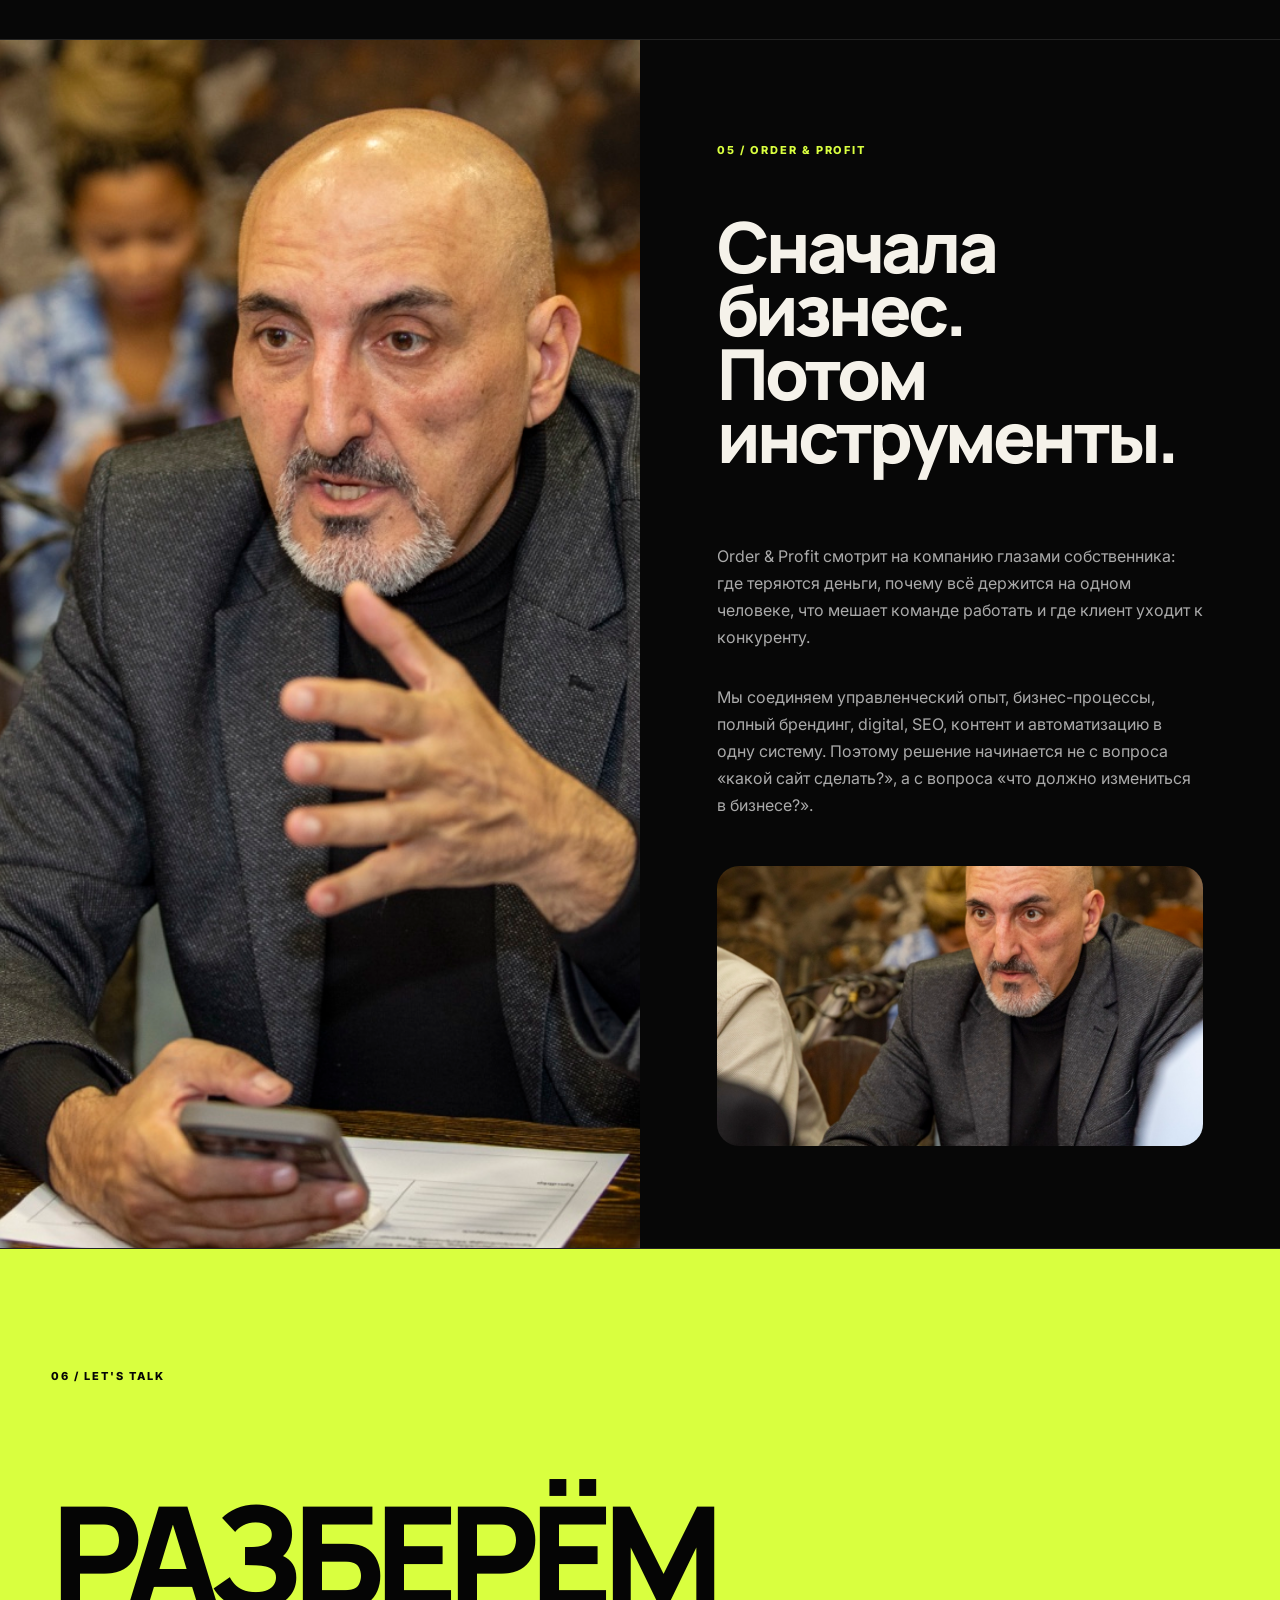
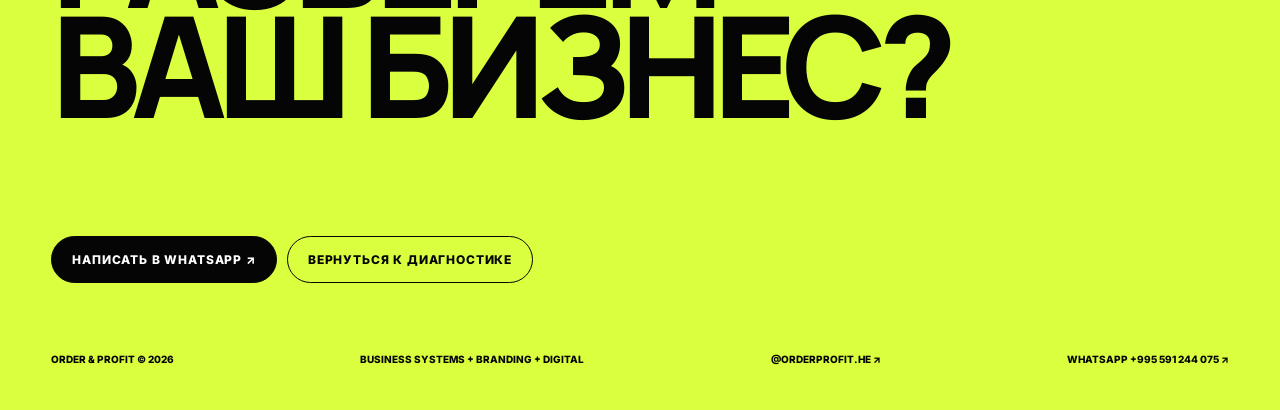
==== commit a18e4ed1: "Remove Business Tour from Order & Profit showcase" ====
--- a/index.html
+++ b/index.html
@@ -9,5 +9,5 @@
 <article class="product reveal"><div class="product-info"><div><div class="product-num">02 / WEDDING DIGITAL</div><h3>WEDDING<br>SITE</h3><p>Персональное цифровое приглашение, RSVP, рассадка гостей, таймер, программа и фотографии.</p><div class="tags"><span class="tag">RSVP</span><span class="tag">SEATING</span><span class="tag">INVITATION</span></div></div><a class="live" href="https://wedding-site-harut3.vercel.app/i/anna-artur" target="_blank"><span class="dot"></span>Открыть живой проект ↗</a></div><a class="browser" href="https://wedding-site-harut3.vercel.app/i/anna-artur" target="_blank"><div class="browserbar"><i></i><i></i><i></i></div><iframe loading="lazy" src="https://wedding-site-harut3.vercel.app/i/anna-artur" title="Wedding Invitation"></iframe></a></article>
 <article class="product reveal"><div class="product-info"><div><div class="product-num">03 / LOCAL BUSINESS</div><h3>BUSINESS<br>WEBSITES</h3><p>Сайт как инструмент продаж: оффер, доверие, поиск, контакты и понятный следующий шаг.</p><div class="tags"><span class="tag">STRATEGY</span><span class="tag">WEB</span><span class="tag">LOCAL SEO</span></div></div><a class="live" href="#work"><span class="dot"></span>Смотреть живые работы ↓</a></div><a class="browser" href="https://xugushik-source.github.io/agasi-dental/" target="_blank"><div class="browserbar"><i></i><i></i><i></i></div><iframe loading="lazy" src="https://xugushik-source.github.io/agasi-dental/" title="Dental Clinic"></iframe></a></article>
 </div></section><section class="statement reveal"><h2>НЕ ПРОСТО <span>DIGITAL.</span><br>СТРОИМ БИЗНЕС-СИСТЕМУ.</h2></section>
-<section class="section" id="work"><div class="section-head reveal"><div><div class="eyebrow">04 / LIVE WORK</div><h2 class="title" data-i18n="workTitle"></h2></div><p class="lead" data-i18n="workLead"></p></div><div class="work-grid"><a class="work reveal" target="_blank" href="https://xugushik-source.github.io/agasi-dental/"><iframe loading="lazy" src="https://xugushik-source.github.io/agasi-dental/"></iframe><div class="cap"><div><b>DENTAL CLINIC</b><br><span>Healthcare / Web + SEO</span></div><b>↗</b></div></a><a class="work reveal" target="_blank" href="https://xugushik-source.github.io/Coffeex/"><iframe loading="lazy" src="https://xugushik-source.github.io/Coffeex/"></iframe><div class="cap"><div><b>COFFEEX</b><br><span>Coffee / Menu + Brand</span></div><b>↗</b></div></a><a class="work reveal" target="_blank" href="https://xugushik-source.github.io/pegas/"><iframe loading="lazy" src="https://xugushik-source.github.io/pegas/"></iframe><div class="cap"><div><b>PEGAS</b><br><span>Restaurant / Local business</span></div><b>↗</b></div></a><a class="work reveal" target="_blank" href="https://xugushik-source.github.io/SWEETHOUSE-/"><iframe loading="lazy" src="https://xugushik-source.github.io/SWEETHOUSE-/"></iframe><div class="cap"><div><b>SWEET HOUSE</b><br><span>Food / Digital presence</span></div><b>↗</b></div></a><a class="work reveal" target="_blank" href="https://xugushik-source.github.io/silikyan-construction/"><iframe loading="lazy" src="https://xugushik-source.github.io/silikyan-construction/"></iframe><div class="cap"><div><b>SILIKYAN CONSTRUCTION</b><br><span>Construction / Web</span></div><b>↗</b></div></a><a class="work reveal" target="_blank" href="https://xugushik-source.github.io/business-tour/"><iframe loading="lazy" src="https://xugushik-source.github.io/business-tour/"></iframe><div class="cap"><div><b>BUSINESS TOUR</b><br><span>Travel / Landing</span></div><b>↗</b></div></a></div></section>
+<section class="section" id="work"><div class="section-head reveal"><div><div class="eyebrow">04 / LIVE WORK</div><h2 class="title" data-i18n="workTitle"></h2></div><p class="lead" data-i18n="workLead"></p></div><div class="work-grid"><a class="work reveal" target="_blank" href="https://xugushik-source.github.io/agasi-dental/"><iframe loading="lazy" src="https://xugushik-source.github.io/agasi-dental/"></iframe><div class="cap"><div><b>DENTAL CLINIC</b><br><span>Healthcare / Web + SEO</span></div><b>↗</b></div></a><a class="work reveal" target="_blank" href="https://xugushik-source.github.io/Coffeex/"><iframe loading="lazy" src="https://xugushik-source.github.io/Coffeex/"></iframe><div class="cap"><div><b>COFFEEX</b><br><span>Coffee / Menu + Brand</span></div><b>↗</b></div></a><a class="work reveal" target="_blank" href="https://xugushik-source.github.io/pegas/"><iframe loading="lazy" src="https://xugushik-source.github.io/pegas/"></iframe><div class="cap"><div><b>PEGAS</b><br><span>Restaurant / Local business</span></div><b>↗</b></div></a><a class="work reveal" target="_blank" href="https://xugushik-source.github.io/SWEETHOUSE-/"><iframe loading="lazy" src="https://xugushik-source.github.io/SWEETHOUSE-/"></iframe><div class="cap"><div><b>SWEET HOUSE</b><br><span>Food / Digital presence</span></div><b>↗</b></div></a><a class="work reveal" target="_blank" href="https://xugushik-source.github.io/silikyan-construction/"><iframe loading="lazy" src="https://xugushik-source.github.io/silikyan-construction/"></iframe><div class="cap"><div><b>SILIKYAN CONSTRUCTION</b><br><span>Construction / Web</span></div><b>↗</b></div></a></div></section>
 <section class="founder" id="about"><div class="founder-photo"></div><div class="founder-copy reveal"><div class="eyebrow">05 / ORDER & PROFIT</div><h2 data-i18n="aboutTitle"></h2><p data-i18n="aboutText"></p><p data-i18n="aboutText2"></p><div class="process-photo"></div></div></section><section class="final"><div><div class="eyebrow" style="color:#050505">06 / LET'S TALK</div><h2 data-i18n="finalTitle"></h2></div><div><div class="actions"><a class="btn primary magnetic" href="https://wa.me/995591244075" target="_blank" data-i18n="writeUs"></a><a class="btn magnetic" href="#diagnose" data-i18n="startDiag"></a></div><div class="foot"><span>ORDER & PROFIT © 2026</span><span>BUSINESS SYSTEMS + BRANDING + DIGITAL</span><a href="https://instagram.com/orderprofit.he" target="_blank">@ORDERPROFIT.HE ↗</a></div></div></section></main><script src="app.js"></script></body></html>
--- a/hero.css
+++ b/hero.css
@@ -1,5 +1,6 @@
-.hero-photo{background-image:url('[data-uri]');background-size:cover;background-position:center 20%}
-
-.nav .keep{background:#25D366!important;color:#071b0d!important;opacity:1!important;border-radius:999px;padding:9px 12px;font-size:0!important;letter-spacing:.04em!important}.nav .keep:after{content:'WHATSAPP';font-size:10px;font-weight:800}
-
-@media(max-width:900px){html,body{width:100%;max-width:100%;overflow-x:hidden!important}.top{padding:11px 12px;gap:7px}.brand{font-size:15px;white-space:nowrap}.nav{gap:7px;min-width:0}.lang{flex-shrink:0}.lang button{padding:6px 7px}.nav .keep{padding:7px 9px}.nav .keep:after{font-size:8px}.hero{width:100%;padding:92px 15px 28px;min-height:88svh}.hero-copy{width:100%;max-width:100%;min-width:0}.h1{font-size:clamp(39px,11.5vw,52px)!important;line-height:.86!important;letter-spacing:-.055em!important;max-width:100%;overflow-wrap:anywhere}.hero p{font-size:13px;line-height:1.45;max-width:100%;margin:18px 0}.hero .actions{width:100%;display:grid;grid-template-columns:1fr;gap:7px}.hero .btn{width:100%;justify-content:center;text-align:center;padding:11px 12px;font-size:10px;line-height:1.2;white-space:normal}.hero-photo{width:100%;height:70vh;right:0;opacity:.42;background-position:center 18%}.section{padding-left:15px;padding-right:15px}.title{font-size:clamp(38px,11vw,54px);line-height:.92}.product,.diagnose,.founder,.final{max-width:100%;overflow:hidden}.product-info{padding:26px 18px}.product h3{font-size:38px}.problem{font-size:14px;min-height:90px;padding:18px}.work-grid{gap:12px}.founder-copy{padding:54px 18px}.final h2{font-size:clamp(48px,15vw,72px)}.final .actions{display:grid;grid-template-columns:1fr}.final .btn{width:100%;justify-content:center;text-align:center;white-space:normal}.foot{font-size:9px;line-height:1.5}.marquee{max-width:100vw}}
+.hero-photo{
+  background-image:url('hero.jpg');
+  background-size:cover;
+  background-position:center;
+  background-repeat:no-repeat;
+}
--- a/founder.css
+++ b/founder.css
@@ -1,2 +1,6 @@
-.founder-photo{background-image:url('[data-uri]');background-size:cover;background-position:center 24%;}
-@media(max-width:900px){.founder-photo{min-height:430px;background-position:center 20%;}}
+.founder-photo{
+  background-image:url('founder.jpg');
+  background-size:cover;
+  background-position:center;
+  background-repeat:no-repeat;
+}
--- a/process.css
+++ b/process.css
@@ -1,2 +1,6 @@
-.process-photo{background-image:url('[data-uri]');background-size:cover;background-position:center 38%;}
-@media(max-width:900px){.process-photo{height:220px;background-position:center 34%;}}
+.process-photo{
+  background-image:url('process.jpg');
+  background-size:cover;
+  background-position:center;
+  background-repeat:no-repeat;
+}
